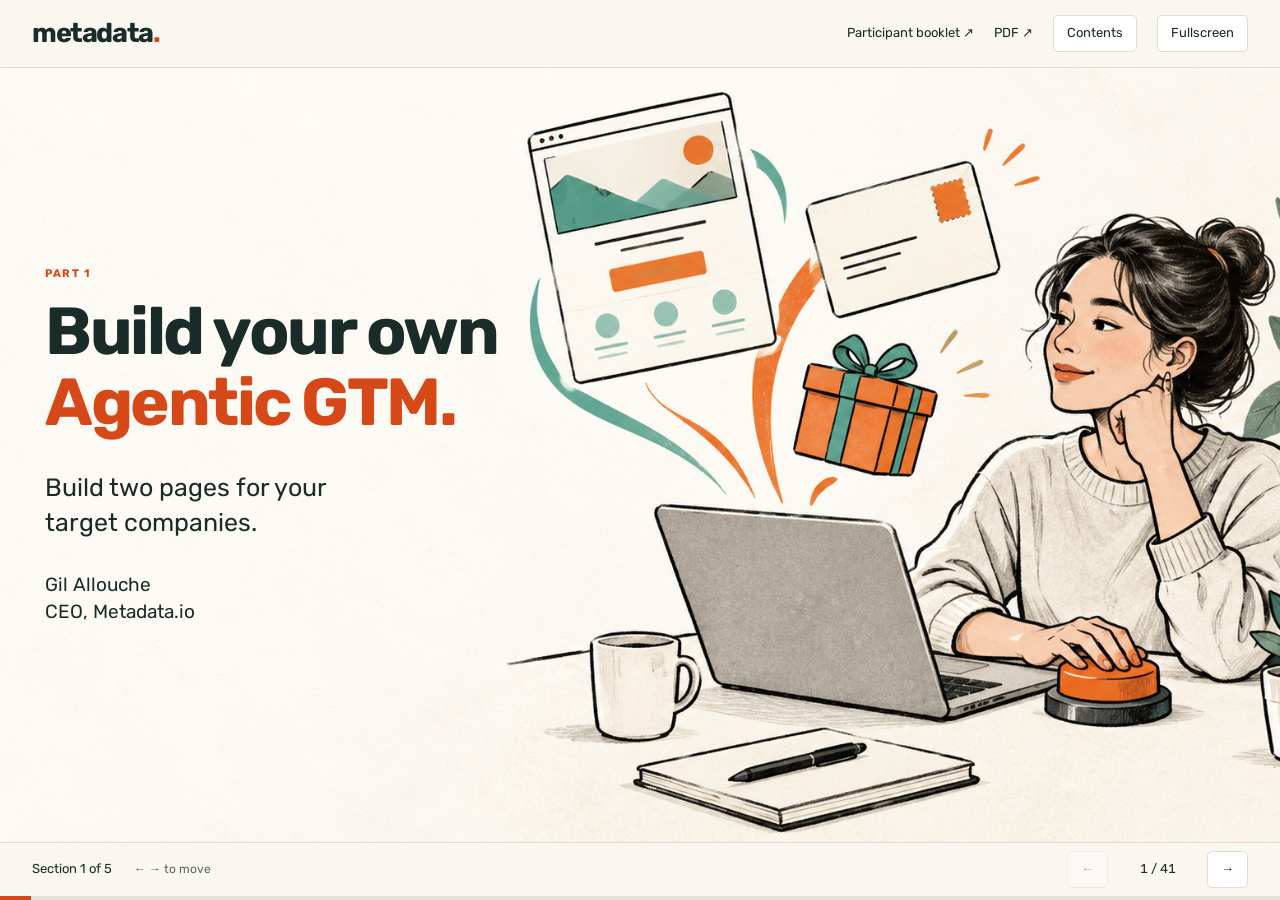
==== Part-1-Presentation.html @ 7ad75b2a "Finalize Part 1 embedded workshop prompts and previews" ====
<!doctype html><html lang="en"><head><meta charset="utf-8"><meta name="viewport" content="width=device-width,initial-scale=1"><meta name="robots" content="noindex,nofollow"><title>Agentic GTM | Part 1 live slides</title><link rel="stylesheet" href="site.css"><link rel="stylesheet" href="slides.css"><link rel="stylesheet" href="workshop-helpers.css"><link rel="icon" href="assets/metadata-icon.jpeg"></head><body class="deck"><header class="deck-header"><a class="brand" href="START-HERE.html">metadata<span>.</span></a><div class="deck-tools"><a href="Participant-Booklet.html" target="_blank" rel="noopener">Participant booklet ↗</a><a href="Part-1-Presentation.pdf" target="_blank" rel="noopener">PDF ↗</a><button id="contents">Contents</button><button id="fullscreen" aria-label="Enter fullscreen">Fullscreen</button></div></header><main id="slides"><section class="slide cover-slide" id="p1-cover" data-chapter="1" aria-label="Slide 1 of 41: Build your own Agentic GTM"><div class="cover-copy"><p class="eyebrow">Part 1</p><h1>Build your own<br><span>Agentic GTM.</span></h1><p>Build two pages for your<br>target companies.</p><p class="byline">Gil Allouche<br>CEO, Metadata.io</p></div></section><section class="slide show-slide " id="p1-results" data-chapter="1" aria-label="Slide 2 of 41: This is how I built Metadata&#x27;s GTM motion" hidden><p class="eyebrow">Section 1 of 5</p><h1>This is how I built Metadata&#x27;s GTM motion</h1><div class="metrics"><div><strong>93</strong><span>Demo requests</span></div><div><strong>64</strong><span>Booked meetings</span></div><div><strong>34</strong><span>Completed meetings</span></div></div><p class="source-caption">Company totals since August 17, measured September 30, 2026. This workflow&#x27;s share is unverified.</p><div class="clone-on-slide"><code>git clone https://github.com/f-o-x11/agentic-gtm-workshop.git</code><button data-copy-text="git clone https://github.com/f-o-x11/agentic-gtm-workshop.git">Copy command</button></div><div class="compact-outcomes"><ul><li>Understand what was observed and what was built.</li></ul></div></section><section class="slide show-slide tree-slide" id="p1-v5-tree" data-chapter="1" aria-label="Slide 3 of 41: The workflow I run at Metadata" hidden><p class="eyebrow">Section 1 of 5</p><h1>The workflow I run at Metadata</h1><div class="tree-grid"><div class="operating-tree" aria-label="Research, prepare, check, execute each approved channel and read provider results"><div class="tree-node research"><span>01</span><strong>Read company and buyer facts</strong><small>Your agent researches the target.</small></div><div class="tree-arrow">↓</div><div class="tree-node prepare"><span>02</span><strong>Prepare the page and messages</strong><small>Use the sources and your offer.</small></div><div class="tree-arrow">↓</div><div class="tree-node gate"><span>03</span><strong>Check the recipient and limits</strong><small>Twelve checks before a real action.</small></div><div class="tree-arrow">↓</div><div class="channels"><div class="tree-node"><strong>Email</strong><small>Gmail Sent</small></div><div class="tree-node"><strong>Gift invitation</strong><small>Loop &amp; Tie</small></div><div class="tree-node"><strong>LinkedIn invitation</strong><small>Gojiberry</small></div></div><div class="tree-arrow">↓</div><div class="tree-node readback"><strong>Read the actual provider result</strong><small>Save the result. Check replies and bookings.</small></div></div><div><p class="body">Your agent researches buyers and prepares work. The local program checks the recipient, performs an approved action and records the provider result.</p><p class="today">Today: build the page and save the instructions that made it.</p><details><summary>See the twelve checks</summary><ul><li>Owner pause and approved scope</li><li>Owned sender or channel resources</li><li>Company and permitted country</li><li>Current person and job</li><li>Valid email for email and gifts</li><li>Customers and open deals</li><li>Opt-outs and relationships</li><li>Replies and active bookings</li><li>Prior attempt in this channel</li><li>Exact copy and gift terms</li><li>Provider capacity and funding</li><li>Reserve once; read unknown results</li></ul></details></div></div></section><section class="slide show-slide " id="p1-about" data-chapter="1" aria-label="Slide 4 of 41: Hi, I&#x27;m Gil." hidden><p class="eyebrow">Section 1 of 5</p><h1>Hi, I&#x27;m Gil.</h1><div class="gil-intro"><a class="gil-portrait" href="https://www.linkedin.com/in/gilallouche/" target="_blank" rel="noopener"><img src="assets/gil-linkedin.jpg" alt="Gil Allouche’s LinkedIn profile portrait"></a><div class="gil-bio"><h2>Gil Allouche</h2><p class="gil-role">Founder and CEO, Metadata.io</p><p class="gil-background">Software engineer turned VP of Marketing.</p><p class="body">Running paid campaigns meant repeating the same work across tools. I started Metadata to automate it.</p><p class="body">Today we’ll build the first piece of your own GTM workflow.</p><a class="gil-follow" href="https://www.linkedin.com/in/gilallouche/" target="_blank" rel="noopener">Follow on LinkedIn ↗</a><p class="source-caption"><a href="https://gilallouche.com/" target="_blank" rel="noopener">My story</a></p></div><a class="gil-follow-qr" href="https://www.linkedin.com/in/gilallouche/" target="_blank" rel="noopener"><img src="assets/gil-linkedin-qr.png" alt="QR code for Gil Allouche’s LinkedIn profile"><span>Scan to follow</span></a></div><div class="gil-logo-strip"><a class="source-caption" href="https://metadata.io/" target="_blank" rel="noopener">Teams featured on metadata.io ↗</a><div class="gil-logos"><div><img src="assets/customer-logos/ibm.png" alt="IBM"></div><div><img src="assets/customer-logos/cisco.png" alt="Cisco"></div><div><img src="assets/customer-logos/brex.png" alt="Brex"></div><div><img src="assets/customer-logos/notion.png" alt="Notion"></div><div><img src="assets/customer-logos/reddit.png" alt="Reddit"></div><div><img src="assets/customer-logos/maxio.png" alt="Maxio"></div><div><img src="assets/customer-logos/vercel.png" alt="Vercel"></div><div><img src="assets/customer-logos/checkr.png" alt="Checkr"></div><div><img src="assets/customer-logos/cvent.png" alt="Cvent"></div></div></div></section><section class="slide show-slide " id="p1-you" data-chapter="1" aria-label="Slide 5 of 41: You" hidden><p class="eyebrow">Section 1 of 5</p><h1>You</h1><div class="audience-stage"><div class="heart-mosaic" id="heart-mosaic" aria-label="Workshop registrants"><p class="audience-loading" role="status">Loading the people in this workshop.</p></div><aside class="person-card" id="person-card" aria-label="Attendee professional profile" hidden></aside></div><p class="source-caption audience-caption" id="audience-caption">Hover or tap a portrait to meet the person.</p></section><section class="slide show-slide " id="p1-glossary" data-chapter="1" aria-label="Slide 6 of 41: Words you’ll use today" hidden><p class="eyebrow">Section 1 of 5</p><h1>Words you’ll use today</h1><p class="body"></p><div class="glossary-cards"><article><h2>Coding agent</h2><p>Codex or Claude Code, working with files on your computer.</p></article><article><h2>Company brief</h2><p>A saved description of your product, buyers, offer and source-backed proof.</p></article><article><h2>Skill</h2><p>A saved set of instructions your agent can reuse, such as building an account page.</p></article><article><h2>Execution flow</h2><p>The order of work and the conditions for continuing or stopping.</p></article><article><h2>API</h2><p>A connection that lets a program use a tool, such as Loop &amp; Tie.</p></article><article><h2>MCP</h2><p>A connection that lets your agent use an app’s tools from the conversation.</p></article></div><button class="button secondary" data-open-glossary>Open the full glossary</button><dialog id="glossary-dialog" aria-labelledby="glossary-title"><div class="toc-head"><h2 id="glossary-title">Words you may need</h2><button data-close-glossary>Back to the slide</button></div><table class="glossary-table"><thead><tr><th>Word</th><th>Meaning here</th></tr></thead><tbody><tr><td>Coding agent</td><td>Codex or Claude Code, working with files on your computer.</td></tr><tr><td>Company brief</td><td>A saved description of your product, buyers, offer and source-backed proof.</td></tr><tr><td>Skill</td><td>A saved set of instructions your agent can reuse, such as building an account page.</td></tr><tr><td>Execution flow</td><td>The order of work and the conditions for continuing or stopping.</td></tr><tr><td>Runtime</td><td>The local program that checks prepared actions and records results.</td></tr><tr><td>API</td><td>A connection that lets a program use a tool, such as Loop &amp; Tie.</td></tr><tr><td>API key</td><td>A private password for that connection.</td></tr><tr><td>MCP</td><td>A connection that lets your agent use an app’s tools from the conversation.</td></tr><tr><td>OAuth</td><td>A browser sign-in that grants specific account access.</td></tr><tr><td>Authority</td><td>The exact actions, recipients and spending you have approved.</td></tr><tr><td>Exclusion</td><td>A company or person the workflow must not contact.</td></tr><tr><td>Action key</td><td>The saved identifier for one exact prepared action.</td></tr><tr><td>Self-test</td><td>One exact email to your own authorized sender.</td></tr><tr><td>Receipt</td><td>A saved response or native record showing what actually happened.</td></tr><tr><td>Held</td><td>Stopped because a required fact, connection or approval is missing.</td></tr><tr><td>Reconcile</td><td>Read the original provider result without sending another copy.</td></tr><tr><td>Queued</td><td>Waiting with the provider. It has not yet been confirmed sent.</td></tr><tr><td>Booked</td><td>A meeting reservation. It does not show attendance.</td></tr></tbody></table></dialog></section><section class="slide show-slide " id="p1-real-outputs" data-chapter="1" aria-label="Slide 7 of 41: Zuora: the page, the email, the gift" hidden><p class="eyebrow">Section 1 of 5</p><h1>Zuora: the page, the email, the gift</h1><div class="zuora-outputs"><article class="zuora-browser"><div class="zuora-browser-bar"><span class="browser-dots" aria-hidden="true">● ● ●</span><a href="https://demo.metadata.io/zuora/" target="_blank" rel="noopener">demo.metadata.io/zuora/ ↗</a><button data-scroll-toggle aria-pressed="false">Pause scroll</button></div><div class="zuora-scroll-window"><img class="zuora-scroll-image" src="assets/zuora-live-full.png" alt="Full screenshot of the live Zuora page, with audiences and ad concepts"></div><a class="zuora-live-link" href="https://demo.metadata.io/zuora/" target="_blank" rel="noopener">Open the real page ↗</a></article><div class="zuora-messages"><article class="zuora-email"><button class="zuora-email-open" data-open-email aria-label="Enlarge the redacted sent Zuora email"><img src="assets/zuora-email-redacted.png" alt="Redacted excerpt from Gil’s email to Zuora, sent August 16, 2026. Subject: 13 tools one gap."><span>Enlarge the sent email ↗</span></button></article><article class="zuora-gift"><div class="gift-box" aria-hidden="true"><svg viewBox="0 0 100 110"><path d="M18 43h64v55H18z" fill="#ea5b2b"/><path d="M13 33h74v19H13z" fill="#f69367"/><path d="M44 33h12v65H44z" fill="#fff1d7"/><path d="M50 33C17 35 20 2 37 9c12 4 13 24 13 24Zm0 0C83 35 80 2 63 9c-12 4-13 24-13 24Z" fill="none" stroke="#fff1d7" stroke-width="7" stroke-linecap="round"/></svg></div><div><span class="gift-mock-label">Gift invitation mockup</span><h2>A gift from Gil at Metadata</h2><p>Pick something you’ll enjoy.</p><small>Example layout. No live redemption link.</small></div></article></div></div><p class="source-caption">Email sent August 16, 2026. Page shown is the current version. Gift card is a mockup.</p><dialog id="zuora-email-dialog" aria-labelledby="zuora-email-title"><div class="toc-head"><h2 id="zuora-email-title">The sent email, redacted</h2><button data-close-email>Back to the slide</button></div><p class="source-caption">Sent August 16, 2026. Personal details and tracking links removed.</p><h3>13 tools one gap</h3><pre class="zuora-full-email">[Recipient name hidden],

I&#x27;m Gil, founder/CEO of Metadata. We run paid for Zoom and Notion - and in your space, Maxio and FloQast.

Our research shows 13 adtech tools on your site and a 67-person marketing org. You clearly invest in demand. So I had my team build Zuora a working account: a custom commercial, live audiences, and sample campaigns across LinkedIn, Google, and Meta, plus X, Reddit, Bing, ChatGPT, and CTV.

Take a look: go.metadataone.com/zuora

I also sent you something small through Loop &amp; Tie. Hope you enjoy it.

Open to a quick walkthrough next week? I&#x27;ll work around your schedule.

Gil
[Phone hidden] | My LinkedIn https://linkedin.com/in/gilallouche

[Postal address hidden]. Prefer I not reach out again? Just reply and I&#x27;ll take you off my list.</pre></dialog></section><section class="slide show-slide " id="p1-finish" data-chapter="1" aria-label="Slide 8 of 41: Build these files for your own company" hidden><p class="eyebrow">Section 1 of 5</p><h1>Build these files for your own company</h1><p class="body">Use your company and two real targets. Every exercise has its full prompt here and in the booklet. Part 1 needs no API keys.</p><div class="artifact-list"><div><span>▤</span><strong>COMPANY.md</strong></div><div><span>▤</span><strong>TARGETS.md</strong></div><div><span>▤</span><strong>First account page</strong></div><div><span>▤</span><strong>Saved page skill</strong></div><div><span>▤</span><strong>Second account page</strong></div></div><div class="compact-outcomes"><ul><li>Sourced company brief and operating instructions.</li><li>Two reviewed pages and one reused skill.</li><li>Actual checks and next setup task.</li></ul></div></section><section class="slide chapter-slide" id="p1-chapter-2" data-chapter="2" aria-label="Slide 9 of 41: Set up your company" hidden><p class="eyebrow">Section 2 of 5</p><h1>Set up your company</h1><div class="sequence"><div><span>1</span><strong>Open your cloned project.</strong></div><div><span>2</span><strong>Paste the startup prompt.</strong></div><div><span>3</span><strong>Review the company brief.</strong></div></div><p class="chapter-outcome">COMPANY.md, saved setup and local rules.</p><p class="chapter-time">24 minutes</p></section><section class="slide exercise-slide" id="p1-install" data-chapter="2" aria-label="Slide 10 of 41: Open the cloned folder. Build your company brief." hidden><p class="eyebrow">Exercise</p><h1>Open the cloned folder. Build your company brief.</h1><p class="exercise-meta">12 minutes · Easy · Local Codex or Claude Code; file and web access. No API credits.</p><div class="exercise-grid"><div><ol class="instruction-list"><li><strong>Open agentic-gtm-workshop in local Codex or Claude Code.</strong></li><li><strong>Open <a href="Participant-Booklet.pdf" target="_blank" rel="noopener">Participant-Booklet.pdf</a> and the embedded prompt.</strong></li><li><strong>Copy the full startup prompt. Replace its five inputs.</strong><p>Your website, buyer segment, offer and two target domains.</p></li><li><strong>Paste into your local agent. Review COMPANY.md when it stops.</strong></li></ol><div class="exercise-next"><button class="button" data-open-prompt="p1-install">View and copy the complete prompt</button><span>Copy it here. The next slide also shows it.</span></div></div><div class="exercise-result"><div class="sequence"><div><span>1</span><strong>Open the repo</strong></div><div><span>2</span><strong>Add your website</strong></div><div><span>3</span><strong>Paste the prompt</strong></div><div><span>4</span><strong>Review the brief</strong></div></div><div class="expected"><strong>You should have</strong><ul><li>COMPANY.md, SETUP.md, AUTHORITY.md and AGENTS.md.</li></ul></div><details class="check"><summary>Open the 3 checks before moving on</summary><ul><li>Setup found a supported Python version.</li><li>Sending and spending are paused.</li><li>The agent stops and names the next task.</li></ul></details><button class="result-complete" data-exercise-complete="p1-install" aria-pressed="false">My result matches these checks ✓</button></div></div></section><section class="slide prompt-slide" id="p1-install-prompt" data-chapter="2" aria-label="Slide 11 of 41: Prompt: Open the cloned folder. Build your company brief." hidden><p class="eyebrow">Copy and paste into your local agent</p><h1>Open the cloned folder. Build your company brief.</h1><div class="prompt-actions"><button class="button" data-copy="prompt-p1-install">Copy the full prompt</button><span>Paste into local Codex or Claude Code.</span></div><details class="company-inputs"><summary>Add your company details</summary><p>Fill what you know. Your agent asks for the rest. These fields stay in your browser. Do not enter API keys.</p><div class="company-fields"><label for="slide-p1-install-website">Company website<input id="slide-p1-install-website" data-company-field="website" placeholder="https://your-company.com" autocomplete="off"></label><label for="slide-p1-install-buyer">Buyer segment<input id="slide-p1-install-buyer" data-company-field="buyer" placeholder="Who you sell to" autocomplete="off"></label><label for="slide-p1-install-offer">Your offer<input id="slide-p1-install-offer" data-company-field="offer" placeholder="What you want the buyer to do" autocomplete="off"></label><label for="slide-p1-install-targetOne">First target domain<input id="slide-p1-install-targetOne" data-company-field="targetOne" placeholder="first-company.com" autocomplete="off"></label><label for="slide-p1-install-targetTwo">Second target domain<input id="slide-p1-install-targetTwo" data-company-field="targetTwo" placeholder="second-company.com" autocomplete="off"></label></div></details><div class="prompt-frame"><div class="prompt-frame-label"><span>Complete prompt</span><span>Local Codex or Claude Code</span></div><textarea class="full-prompt" id="prompt-p1-install" readonly data-personalize aria-label="Complete prompt for Open the cloned folder. Build your company brief.">Help me build my company&#x27;s GTM workflow one step at a time.
Website: [YOUR_COMPANY_WEBSITE]
Buyer segment: [BUYER_SEGMENT]
Offer: [COLD_OFFER]
Targets: [TARGET_1_DOMAIN], [TARGET_2_DOMAIN]
I have cloned agentic-gtm-workshop and opened it as this local project. Read README.md, AGENTS.md and START-HERE.md. If an input is blank, ask only for what official sources cannot supply. Suggest real targets for my confirmation if needed.
Use this workshop folder as my local project. Keep runtime in code/ and outputs in company-motion/. Run commands from code/.
Read my official website and save company-motion/COMPANY.md with sourced facts, the segment, offer, proof and actual next-step link. Ask only for missing facts. If the site blocks access, use official text I paste.
After company-motion/COMPANY.md exists, run from code/:
python3 -B gtm.py bootstrap --company-brief ../company-motion/COMPANY.md
Use its saved verified Python executable for later commands and standalone scripts.
If Python needs installation, name the official installer and stop there. Do not install Homebrew.
Read company-motion/AUTHORITY.md and company-motion/AGENTS.md. Keep outreach and spending paused.
Save both target domains and the actual bootstrap result in company-motion/SETUP.md. Append the completed step, actual file paths, checks and next task to company-motion/PROGRESS.md. Do not run later exercises.
Show the output and success check. Stop. Next: review your company brief.</textarea></div><p class="next-action">review your company brief</p><details class="fallback"><summary>If you get stuck</summary><p>If web access is blocked, paste your official website text. If Python is missing, use the launcher&#x27;s named official installer, then rerun this same step.</p><label for="repair-p1-install">Copy this repair prompt into the same local agent.</label><textarea class="repair-prompt" id="repair-p1-install" readonly>Fix exercise p1-install in this same saved project.
Expected artifact: company-motion/COMPANY.md, company-motion/SETUP.md, company-motion/AUTHORITY.md, company-motion/AGENTS.md and saved interpreter receipt.
Success check: Company brief exists before bootstrap. Compatible Python path/version is actually verified. Outreach and spending remain paused. Agent stops after setup and names the next step.
Read the website/paste source and actual setup error. Create company-motion/COMPANY.md before bootstrap. If Python is missing, give the official installer and stop. If already installed, rerun bootstrap through the verified launcher, save company-motion/SETUP.md and confirm the missing files. Do not run later exercises.
Use the saved verified interpreter for commands. Preserve completed files and earlier progress. Rerun the failed check and append its actual result and next task to company-motion/PROGRESS.md. Show the result. Stop. Next: review your company brief.
Actual error: [paste the error without credentials]</textarea><button class="button secondary" data-copy="repair-p1-install">Copy repair prompt</button></details></section><section class="slide exercise-slide" id="p1-company" data-chapter="2" aria-label="Slide 12 of 41: Check your company facts, buyers and offer" hidden><p class="eyebrow">Exercise</p><h1>Check your company facts, buyers and offer</h1><p class="exercise-meta">8 minutes · Easy · Codex web access and your official website. No paid API required.</p><div class="exercise-grid"><div><ol class="instruction-list"><li><strong>Read COMPANY.md.</strong><p>Check the buyer, offer and next-step link.</p></li><li><strong>Open its proof sources.</strong><p>Resolve conflicting numbers or leave them out.</p></li><li><strong>Confirm the brief.</strong><p>Use it for both account pages.</p></li></ol><div class="exercise-next"><button class="button" data-open-prompt="p1-company">View and copy the complete prompt</button><span>Copy it here. The next slide also shows it.</span></div></div><div class="exercise-result"><div class="sequence"><div><span>1</span><strong>Official product page</strong></div><div><span>2</span><strong>Official proof page</strong></div><div><span>3</span><strong>Your agent reads sources</strong></div><div><span>4</span><strong>COMPANY.md</strong></div></div><div class="expected"><strong>You should have</strong><ul><li>company-motion/COMPANY.md with sourced company facts.</li></ul></div><details class="check"><summary>Open the 3 checks before moving on</summary><ul><li>Every proof claim has a supporting source.</li><li>Buyer segment and offer match your answers.</li><li>Conflicting website numbers are flagged, not silently selected.</li></ul></details><button class="result-complete" data-exercise-complete="p1-company" aria-pressed="false">My result matches these checks ✓</button></div></div></section><section class="slide prompt-slide" id="p1-company-prompt" data-chapter="2" aria-label="Slide 13 of 41: Prompt: Check your company facts, buyers and offer" hidden><p class="eyebrow">Copy and paste into your local agent</p><h1>Check your company facts, buyers and offer</h1><div class="prompt-actions"><button class="button" data-copy="prompt-p1-company">Copy the full prompt</button><span>Paste into local Codex or Claude Code.</span></div><div class="prompt-frame"><div class="prompt-frame-label"><span>Complete prompt</span><span>Local Codex or Claude Code</span></div><textarea class="full-prompt" id="prompt-p1-company" readonly aria-label="Complete prompt for Check your company facts, buyers and offer">Review company-motion/COMPANY.md with me.
Show the buyer segment, offer, next-step link and the source behind each proof claim.
If the website has conflicting numbers, show both URLs and exact excerpts. Do not choose a number without support.
Ask at most two short questions for missing company facts. Keep unsupported claims out of the brief.
Save my corrections and preserve the source URLs and read dates.
Append this step, actual artifact, check and next task to company-motion/PROGRESS.md. Show the output. Stop. Next: review the operating instructions.</textarea></div><p class="next-action">review the operating instructions</p><details class="fallback"><summary>If you get stuck</summary><p>Paste text from your official product and proof pages. Codex saves the pasted source and labels it owner-provided.</p><label for="repair-p1-company">Copy this repair prompt into the same local agent.</label><textarea class="repair-prompt" id="repair-p1-company" readonly>Fix exercise p1-company in this same saved project.
Expected artifact: company-motion/COMPANY.md with sourced company facts.
Success check: Every proof claim has a supporting source. Buyer segment and offer match your answers. Conflicting website numbers are flagged, not silently selected.
Open the specific disputed claim and its exact official source excerpt. Show conflicting numbers to me. Remove unsupported proof or apply my factual correction; do not invent a replacement.
Use the saved verified interpreter for commands. Preserve completed files and earlier progress. Rerun the failed check and append its actual result and next task to company-motion/PROGRESS.md. Show the result. Stop. Next: review the operating instructions.
Actual error: [paste the error without credentials]</textarea><button class="button secondary" data-copy="repair-p1-company">Copy repair prompt</button></details></section><section class="slide exercise-slide" id="p1-authority" data-chapter="2" aria-label="Slide 14 of 41: Check the saved rules. Keep sending paused." hidden><p class="eyebrow">Exercise</p><h1>Check the saved rules. Keep sending paused.</h1><p class="exercise-meta">4 minutes · Easy · Prepared bootstrap and your saved company brief. No API.</p><div class="exercise-grid"><div><ol class="instruction-list"><li><strong>Open AUTHORITY.md and AGENTS.md.</strong><p>Your local rules and sending limits.</p></li><li><strong>Confirm sending and spending are paused.</strong></li><li><strong>Ask your agent to repair either missing file.</strong><p>Keep the existing company brief.</p></li></ol><div class="exercise-next"><button class="button" data-open-prompt="p1-authority">View and copy the complete prompt</button><span>Copy it here. The next slide also shows it.</span></div></div><div class="exercise-result"><div class="artifact-list"><div><span>▤</span><strong>COMPANY.md</strong></div><div><span>▤</span><strong>AUTHORITY.md</strong></div><div><span>▤</span><strong>AGENTS.md</strong></div></div><div class="expected"><strong>You should have</strong><ul><li>Present, readable AUTHORITY.md and AGENTS.md.</li></ul></div><details class="check"><summary>Open the 2 checks before moving on</summary><ul><li>Both files exist.</li><li>No outreach, sender, spend or country authority is invented.</li></ul></details><button class="result-complete" data-exercise-complete="p1-authority" aria-pressed="false">My result matches these checks ✓</button></div></div></section><section class="slide prompt-slide" id="p1-authority-prompt" data-chapter="2" aria-label="Slide 15 of 41: Prompt: Check the saved rules. Keep sending paused." hidden><p class="eyebrow">Copy and paste into your local agent</p><h1>Check the saved rules. Keep sending paused.</h1><div class="prompt-actions"><button class="button" data-copy="prompt-p1-authority">Copy the full prompt</button><span>Paste into local Codex or Claude Code.</span></div><div class="prompt-frame"><div class="prompt-frame-label"><span>Complete prompt</span><span>Local Codex or Claude Code</span></div><textarea class="full-prompt" id="prompt-p1-authority" readonly aria-label="Complete prompt for Check the saved rules. Keep sending paused.">Open company-motion/AUTHORITY.md and company-motion/AGENTS.md.
If either is missing, rerun:
python3 -B gtm.py bootstrap --company-brief ../company-motion/COMPANY.md
Preserve my existing facts, instructions and history.
Show the company name, one-step-at-a-time rule, and paused outreach and spending rules.
If either file conflicts with my company brief, show the conflict for my correction. Do not grant a sender or live channel yet.
Append this step, actual artifact, check and next task to company-motion/PROGRESS.md. Show the output. Stop. Next: research the first target company.</textarea></div><p class="next-action">research the first target company</p><details class="fallback"><summary>If you get stuck</summary><p>Rerun bootstrap with the existing company brief. Preserve the brief and working pages.</p><label for="repair-p1-authority">Copy this repair prompt into the same local agent.</label><textarea class="repair-prompt" id="repair-p1-authority" readonly>Fix exercise p1-authority in this same saved project.
Expected artifact: Present, readable company-motion/AUTHORITY.md and company-motion/AGENTS.md.
Success check: Both files exist. No outreach, sender, spend or country authority is invented.
Check which instruction file is actually missing. From code/, run python3 -B gtm.py bootstrap --company-brief ../company-motion/COMPANY.md. Preserve any existing authority and instructions. Confirm both files now open and outreach remains paused.
Use the saved verified interpreter for commands. Preserve completed files and earlier progress. Rerun the failed check and append its actual result and next task to company-motion/PROGRESS.md. Show the result. Stop. Next: research the first target company.
Actual error: [paste the error without credentials]</textarea><button class="button secondary" data-copy="repair-p1-authority">Copy repair prompt</button></details></section><section class="slide chapter-slide" id="p1-chapter-3" data-chapter="3" aria-label="Slide 16 of 41: Choose two target companies" hidden><p class="eyebrow">Section 3 of 5</p><h1>Choose two target companies</h1><div class="sequence"><div><span>1</span><strong>Read both target websites.</strong></div><div><span>2</span><strong>Save facts with their sources.</strong></div><div><span>3</span><strong>Save your two-company list.</strong></div></div><p class="chapter-outcome">Two target briefs and TARGETS.md.</p><p class="chapter-time">10 minutes</p></section><section class="slide exercise-slide" id="p1-one-source" data-chapter="3" aria-label="Slide 17 of 41: Research your first target company" hidden><p class="eyebrow">Exercise</p><h1>Research your first target company</h1><p class="exercise-meta">5 minutes · Easy · Official target-company website. No paid API required.</p><div class="exercise-grid"><div><ol class="instruction-list"><li><strong>Choose the first target website.</strong><p>Use a real company you want to sell to.</p></li><li><strong>Save three useful facts.</strong><p>Record its product, buyers and a relevant current need.</p></li><li><strong>Mark unsupported ideas as suggestions.</strong><p>A proposed campaign is not a known business problem.</p></li></ol><div class="exercise-next"><button class="button" data-open-prompt="p1-one-source">View and copy the complete prompt</button><span>Copy it here. The next slide also shows it.</span></div></div><div class="exercise-result"><div class="sequence"><div><span>1</span><strong>Actual target website</strong></div><div><span>2</span><strong>Exact useful excerpt</strong></div><div><span>3</span><strong>Source URL + read date</strong></div><div><span>4</span><strong>Target brief</strong></div></div><div class="expected"><strong>You should have</strong><ul><li>One dated target brief.</li></ul></div><details class="check"><summary>Open the 2 checks before moving on</summary><ul><li>Each target fact has its exact source excerpt and read date.</li><li>The page idea is labeled as a suggestion.</li></ul></details><button class="result-complete" data-exercise-complete="p1-one-source" aria-pressed="false">My result matches these checks ✓</button></div></div></section><section class="slide prompt-slide" id="p1-one-source-prompt" data-chapter="3" aria-label="Slide 18 of 41: Prompt: Research your first target company" hidden><p class="eyebrow">Copy and paste into your local agent</p><h1>Research your first target company</h1><div class="prompt-actions"><button class="button" data-copy="prompt-p1-one-source">Copy the full prompt</button><span>Paste into local Codex or Claude Code.</span></div><div class="prompt-frame"><div class="prompt-frame-label"><span>Complete prompt</span><span>Local Codex or Claude Code</span></div><textarea class="full-prompt" id="prompt-p1-one-source" readonly aria-label="Complete prompt for Research your first target company">Use the first target domain saved during setup.
Read its official website and my company brief.
Save company-motion/targets/ACTUAL-DOMAIN.md with its product, buyers and facts relevant to our offer. Use the actual domain in the path.
For each fact, include the source URL, exact supporting text and read date.
Keep ideas separate from facts. Do not invent revenue, spend, buying intent or a recent launch.
Show one sourced target fact and the page idea it supports.
Append this step, actual artifact, check and next task to company-motion/PROGRESS.md. Show the output. Stop. Next: research the second target and save the target list.</textarea></div><p class="next-action">research the second target and save the target list</p><details class="fallback"><summary>If you get stuck</summary><p>Paste the target’s official source text into Codex. Keep the official URL and retrieval date.</p><label for="repair-p1-one-source">Copy this repair prompt into the same local agent.</label><textarea class="repair-prompt" id="repair-p1-one-source" readonly>Fix exercise p1-one-source in this same saved project.
Expected artifact: One dated target brief.
Success check: Each target fact has its exact source excerpt and read date. The page idea is labeled as a suggestion.
Read the first target domain in company-motion/SETUP.md. If its official site blocks access, use the official text I paste and label that source. Save the missing target brief with exact excerpts, dates and a separate proposed page idea.
Use the saved verified interpreter for commands. Preserve completed files and earlier progress. Rerun the failed check and append its actual result and next task to company-motion/PROGRESS.md. Show the result. Stop. Next: research the second target and save the target list.
Actual error: [paste the error without credentials]</textarea><button class="button secondary" data-copy="repair-p1-one-source">Copy repair prompt</button></details></section><section class="slide exercise-slide" id="p1-target-fit" data-chapter="3" aria-label="Slide 19 of 41: Save your two target companies" hidden><p class="eyebrow">Exercise</p><h1>Save your two target companies</h1><p class="exercise-meta">5 minutes · Easy · Two real target domains and browser access. No paid API required.</p><div class="exercise-grid"><div><ol class="instruction-list"><li><strong>Read the saved target domains.</strong><p>Use the two companies from setup.</p></li><li><strong>Research the second company.</strong><p>Save its facts and one supported fit reason.</p></li><li><strong>Save the two-company list.</strong><p>Keep uncertain fit visible for review.</p></li></ol><div class="exercise-next"><button class="button" data-open-prompt="p1-target-fit">View and copy the complete prompt</button><span>Copy it here. The next slide also shows it.</span></div></div><div class="exercise-result"><div class="target-cards"><article><span>Target 1</span><ul><li>Real domain</li><li>Product</li><li>Relevant buyer</li><li>Fit source</li></ul></article><article><span>Target 2</span><ul><li>Real domain</li><li>Different product</li><li>Relevant buyer</li><li>Fit source</li></ul></article></div><div class="expected"><strong>You should have</strong><ul><li>Two reviewed target briefs and company-motion/TARGETS.md.</li></ul></div><details class="check"><summary>Open the 1 checks before moving on</summary><ul><li>Each company has one supported reason for the page.</li></ul></details><button class="result-complete" data-exercise-complete="p1-target-fit" aria-pressed="false">My result matches these checks ✓</button></div></div></section><section class="slide prompt-slide" id="p1-target-fit-prompt" data-chapter="3" aria-label="Slide 20 of 41: Prompt: Save your two target companies" hidden><p class="eyebrow">Copy and paste into your local agent</p><h1>Save your two target companies</h1><div class="prompt-actions"><button class="button" data-copy="prompt-p1-target-fit">Copy the full prompt</button><span>Paste into local Codex or Claude Code.</span></div><div class="prompt-frame"><div class="prompt-frame-label"><span>Complete prompt</span><span>Local Codex or Claude Code</span></div><textarea class="full-prompt" id="prompt-p1-target-fit" readonly aria-label="Complete prompt for Save your two target companies">Read the two target domains saved during setup.
Research the second company from its official sources and save its target brief.
Save company-motion/TARGETS.md with both actual domains, products, buyers and one sourced reason our offer fits each.
Keep uncertain fit marked for review. This list is page-building input, not permission to contact a person.
Show both companies plainly, one row each.
Append this step, actual artifact, check and next task to company-motion/PROGRESS.md. Show the output. Stop. Next: build the first account page.</textarea></div><p class="next-action">build the first account page</p><details class="fallback"><summary>If you get stuck</summary><p>Use two named companies you already know, then paste their official product pages.</p><label for="repair-p1-target-fit">Copy this repair prompt into the same local agent.</label><textarea class="repair-prompt" id="repair-p1-target-fit" readonly>Fix exercise p1-target-fit in this same saved project.
Expected artifact: Two reviewed target briefs and company-motion/TARGETS.md.
Success check: Each company has one supported reason for the page.
Open both saved target briefs and company-motion/TARGETS.md. Fill only the missing second-target facts from its actual official source. Keep an uncertain fit marked for review; do not choose a fictional company.
Use the saved verified interpreter for commands. Preserve completed files and earlier progress. Rerun the failed check and append its actual result and next task to company-motion/PROGRESS.md. Show the result. Stop. Next: build the first account page.
Actual error: [paste the error without credentials]</textarea><button class="button secondary" data-copy="repair-p1-target-fit">Copy repair prompt</button></details></section><section class="slide show-slide " id="p1-page-example" data-chapter="3" aria-label="Slide 21 of 41: Zuora: show useful ideas before asking for time" hidden><p class="eyebrow">Section 3 of 5</p><h1>Zuora: show useful ideas before asking for time</h1><p class="body">The page gives Zuora campaign ideas. It shows the offer and a clear next step. Your page should do the same for your buyer.</p><a class="wide-shot" href="assets/actual-zuora-page.png" target="_blank" rel="noopener"><img src="assets/actual-zuora-page.png" alt="Actual Metadata page: campaign ideas for Zuora"><span>Open the full screenshot ↗</span></a></section><section class="slide chapter-slide" id="p1-chapter-4" data-chapter="4" aria-label="Slide 22 of 41: Build and check your first page" hidden><p class="eyebrow">Section 4 of 5</p><h1>Build and check your first page</h1><div class="sequence"><div><span>1</span><strong>Create your first HTML page.</strong></div><div><span>2</span><strong>Check every claim against its source.</strong></div><div><span>3</span><strong>Open it on desktop and phone.</strong></div></div><p class="chapter-outcome">First HTML page and PAGE-REVIEW.md.</p><p class="chapter-time">20 minutes</p></section><section class="slide exercise-slide" id="p1-build-page" data-chapter="4" aria-label="Slide 23 of 41: Build the page for your first target" hidden><p class="eyebrow">Exercise</p><h1>Build the page for your first target</h1><p class="exercise-meta">10 minutes · Easy · Codex file/browser access and the two saved briefs. No API credits.</p><div class="exercise-grid"><div><ol class="instruction-list"><li><strong>Copy the page prompt.</strong><p>Codex reads the two saved briefs.</p></li><li><strong>Open the generated page.</strong><p>View the HTML in your browser.</p></li><li><strong>Check the headline and offer.</strong><p>They must refer to the correct seller and buyer.</p></li></ol><div class="exercise-next"><button class="button" data-open-prompt="p1-build-page">View and copy the complete prompt</button><span>Copy it here. The next slide also shows it.</span></div></div><div class="exercise-result"><div class="sequence"><div><span>1</span><strong>COMPANY.md</strong></div><div><span>2</span><strong>Target brief</strong></div><div><span>3</span><strong>Account-page instructions</strong></div><div><span>4</span><strong>index.html</strong></div></div><div class="expected"><strong>You should have</strong><ul><li>A real HTML page and source notes.</li></ul></div><details class="check"><summary>Open the 3 checks before moving on</summary><ul><li>The page opens.</li><li>The seller, target and next step are correct.</li><li>No unsupported proof appears.</li></ul></details><button class="result-complete" data-exercise-complete="p1-build-page" aria-pressed="false">My result matches these checks ✓</button></div></div></section><section class="slide prompt-slide" id="p1-build-page-prompt" data-chapter="4" aria-label="Slide 24 of 41: Prompt: Build the page for your first target" hidden><p class="eyebrow">Copy and paste into your local agent</p><h1>Build the page for your first target</h1><div class="prompt-actions"><button class="button" data-copy="prompt-p1-build-page">Copy the full prompt</button><span>Paste into local Codex or Claude Code.</span></div><div class="prompt-frame"><div class="prompt-frame-label"><span>Complete prompt</span><span>Local Codex or Claude Code</span></div><textarea class="full-prompt" id="prompt-p1-build-page" readonly aria-label="Complete prompt for Build the page for your first target">Build company-motion/pages/ACTUAL-DOMAIN/index.html for the first target using our company brief and its target brief.
Make one standalone responsive HTML file with styles, scripts and required graphics inside it.
Use our actual brand, one buyer-specific idea, our actual offer, supported proof and our real next-step link.
Keep suggestions distinct from facts. Do not invent a testimonial, logo, demo length, result or recent launch.
If proof is weak, use the supported product description or omit that proof block.
Save claim/source notes beside the page and open the actual file in a browser.
If the browser blocks a local file URL, start a local HTTP preview on an unused 127.0.0.1 port. Serve only this page folder and its public assets. Open the page through that preview, then stop the preview when the browser checks are complete.
Append this step, actual artifact, check and next task to company-motion/PROGRESS.md. Show the output. Stop. Next: check every claim and review desktop and phone layouts.</textarea></div><p class="next-action">check every claim and review desktop and phone layouts</p><details class="fallback"><summary>If you get stuck</summary><p>If the browser blocks the file URL, use a local HTTP preview. Keep any browser check you could not run marked unverified.</p><label for="repair-p1-build-page">Copy this repair prompt into the same local agent.</label><textarea class="repair-prompt" id="repair-p1-build-page" readonly>Fix exercise p1-build-page in this same saved project.
Expected artifact: A real HTML page and source notes.
Success check: The page opens. The seller, target and next step are correct. No unsupported proof appears.
Open the actual HTML and its saved company/target briefs. Repair the wrong seller, target, link, standalone dependency or unsupported claim. Use sourced product facts when proof is thin. Reopen the file and keep the source notes.
Use the saved verified interpreter for commands. Preserve completed files and earlier progress. Rerun the failed check and append its actual result and next task to company-motion/PROGRESS.md. Show the result. Stop. Next: check every claim and review desktop and phone layouts.
Actual error: [paste the error without credentials]</textarea><button class="button secondary" data-copy="repair-p1-build-page">Copy repair prompt</button></details></section><section class="slide exercise-slide" id="p1-page-review" data-chapter="4" aria-label="Slide 25 of 41: Check every claim. Then check the page layout." hidden><p class="eyebrow">Exercise</p><h1>Check every claim. Then check the page layout.</h1><p class="exercise-meta">10 minutes · Easy · Browser and generated HTML. No paid API required.</p><div class="exercise-grid"><div><ol class="instruction-list"><li><strong>Read each factual claim.</strong><p>Open its exact source and supporting text.</p></li><li><strong>Remove unsupported promises.</strong><p>Check demo length, numbers, testimonials and words such as &quot;just launched&quot;.</p></li><li><strong>Check desktop and phone.</strong><p>Measure the browser viewport, not the Mac window.</p></li><li><strong>Open the next-step link.</strong><p>Repair failed checks and rerun them.</p></li></ol><div class="exercise-next"><button class="button" data-open-prompt="p1-page-review">View and copy the complete prompt</button><span>Copy it here. The next slide also shows it.</span></div></div><div class="exercise-result"><div class="review-list"><div><span>✓</span>Every factual claim has a source</div><div><span>✓</span>Offer and timing are real</div><div><span>✓</span>Actual phone viewport is 390 pixels</div><div><span>✓</span>Next-step link works</div></div><div class="expected"><strong>You should have</strong><ul><li>Reviewed page plus company-motion/PAGE-REVIEW.md.</li></ul></div><details class="check"><summary>Open the 4 checks before moving on</summary><ul><li>Every factual claim has exact supporting text or is removed.</li><li>Measured innerWidth matches the recorded viewport.</li><li>Phone overflow is measured inside that viewport.</li><li>Failed checks are rerun after repair.</li></ul></details><button class="result-complete" data-exercise-complete="p1-page-review" aria-pressed="false">My result matches these checks ✓</button></div></div></section><section class="slide prompt-slide" id="p1-page-review-prompt" data-chapter="4" aria-label="Slide 26 of 41: Prompt: Check every claim. Then check the page layout." hidden><p class="eyebrow">Copy and paste into your local agent</p><h1>Check every claim. Then check the page layout.</h1><div class="prompt-actions"><button class="button" data-copy="prompt-p1-page-review">Copy the full prompt</button><span>Paste into local Codex or Claude Code.</span></div><div class="prompt-frame"><div class="prompt-frame-label"><span>Complete prompt</span><span>Local Codex or Claude Code</span></div><textarea class="full-prompt" id="prompt-p1-page-review" readonly aria-label="Complete prompt for Check every claim. Then check the page layout.">Review every factual claim in the saved HTML, including headings, buttons, captions and footer.
Save a claim ledger with the claim, exact source URL and supporting excerpt. Remove or rewrite unsupported demo length, results, testimonials and recency claims. Suggestions must be labeled.
Check the page in actual browser viewports at 1440 x 900 and 390 x 844. Read window.innerWidth and window.innerHeight before checking overflow; resizing a Mac window alone is not proof of the viewport.
If the browser cannot reach 390 pixels, record phone review as unverified and give a device-mode or phone check. Do not report false clipping.
Test the next-step link. Repair failures and rerun them.
Save company-motion/PAGE-REVIEW.md with the claim ledger, measured viewport sizes, screenshots and unresolved checks.
If the browser blocks a local file URL, start a local HTTP preview on an unused 127.0.0.1 port. Serve only this page folder and its public assets. Open the page through that preview, then stop the preview when the browser checks are complete.
Append this step, actual artifact, check and next task to company-motion/PROGRESS.md. Show the output. Stop. Next: save the checked page method as a skill.</textarea></div><p class="next-action">save the checked page method as a skill</p><details class="fallback"><summary>If you get stuck</summary><p>If the browser blocks the file URL, use a local HTTP preview. Keep any browser check you could not run marked unverified.</p><label for="repair-p1-page-review">Copy this repair prompt into the same local agent.</label><textarea class="repair-prompt" id="repair-p1-page-review" readonly>Fix exercise p1-page-review in this same saved project.
Expected artifact: Reviewed page plus company-motion/PAGE-REVIEW.md.
Success check: Every factual claim has exact supporting text or is removed. Measured innerWidth matches the recorded viewport. Phone overflow is measured inside that viewport. Failed checks are rerun after repair.
Open the failed claim or viewport check. Remove unsupported promises using the exact source. Measure browser innerWidth/innerHeight before overflow. If a real 390px viewport is unavailable, leave phone review unverified and give the manual device-mode or phone check. Rerun repaired checks.
Use the saved verified interpreter for commands. Preserve completed files and earlier progress. Rerun the failed check and append its actual result and next task to company-motion/PROGRESS.md. Show the result. Stop. Next: save the checked page method as a skill.
Actual error: [paste the error without credentials]</textarea><button class="button secondary" data-copy="repair-p1-page-review">Copy repair prompt</button></details></section><section class="slide chapter-slide" id="p1-chapter-5" data-chapter="5" aria-label="Slide 27 of 41: Save the skill. Build page two." hidden><p class="eyebrow">Section 5 of 5</p><h1>Save the skill. Build page two.</h1><div class="sequence"><div><span>1</span><strong>Save the page instructions as a skill.</strong></div><div><span>2</span><strong>Use it for the second company.</strong></div><div><span>3</span><strong>Check both pages and saved files.</strong></div></div><p class="chapter-outcome">SKILL.md, second page and completed file check.</p><p class="chapter-time">24 minutes + 30 minutes for individual help</p></section><section class="slide exercise-slide" id="p1-save-skill" data-chapter="5" aria-label="Slide 28 of 41: Save your page-building instructions as a skill" hidden><p class="eyebrow">Exercise</p><h1>Save your page-building instructions as a skill</h1><p class="exercise-meta">6 minutes · Easy · Reviewed first page and source notes. No API credits.</p><div class="exercise-grid"><div><ol class="instruction-list"><li><strong>Copy the skill prompt.</strong><p>Use your checked page and source notes.</p></li><li><strong>Read the saved SKILL.md.</strong><p>It must say what to read, build and check.</p></li><li><strong>Use these instructions for the next page.</strong></li></ol><div class="exercise-next"><button class="button" data-open-prompt="p1-save-skill">View and copy the complete prompt</button><span>Copy it here. The next slide also shows it.</span></div></div><div class="exercise-result"><div class="sequence"><div><span>1</span><strong>Method that passed</strong></div><div><span>2</span><strong>Required facts</strong></div><div><span>3</span><strong>Creation steps</strong></div><div><span>4</span><strong>Success checks</strong></div><div><span>5</span><strong>SKILL.md</strong></div></div><div class="expected"><strong>You should have</strong><ul><li>company-motion/skills/account-page/SKILL.md.</li></ul></div><details class="check"><summary>Open the 2 checks before moving on</summary><ul><li>The skill names inputs, output and checks.</li><li>A missing source has a defined response.</li></ul></details><button class="result-complete" data-exercise-complete="p1-save-skill" aria-pressed="false">My result matches these checks ✓</button></div></div></section><section class="slide prompt-slide" id="p1-save-skill-prompt" data-chapter="5" aria-label="Slide 29 of 41: Prompt: Save your page-building instructions as a skill" hidden><p class="eyebrow">Copy and paste into your local agent</p><h1>Save your page-building instructions as a skill</h1><div class="prompt-actions"><button class="button" data-copy="prompt-p1-save-skill">Copy the full prompt</button><span>Paste into local Codex or Claude Code.</span></div><div class="prompt-frame"><div class="prompt-frame-label"><span>Complete prompt</span><span>Local Codex or Claude Code</span></div><textarea class="full-prompt" id="prompt-p1-save-skill" readonly aria-label="Complete prompt for Save your page-building instructions as a skill">Create company-motion/skills/account-page/SKILL.md from the method that passed review.
Include the required company and target facts, standalone HTML output, source ledger, missing-proof rule, real next-step link and measured desktop/phone checks.
Use the reviewed first page as the example. Make the instructions usable in a fresh local agent session.
Require each factual claim to have exact source support. Keep unsupported facts out.
Show the complete saved skill.
Append this step, actual artifact, check and next task to company-motion/PROGRESS.md. Show the output. Stop. Next: use that skill for the second target.</textarea></div><p class="next-action">use that skill for the second target</p><details class="fallback"><summary>If you get stuck</summary><p>Use the complete skill prompt with the reviewed page and source notes. Save the skill in company-motion, then inspect it.</p><label for="repair-p1-save-skill">Copy this repair prompt into the same local agent.</label><textarea class="repair-prompt" id="repair-p1-save-skill" readonly>Fix exercise p1-save-skill in this same saved project.
Expected artifact: company-motion/skills/account-page/SKILL.md.
Success check: The skill names inputs, output and checks. A missing source has a defined response.
Open the saved skill and reviewed first page. Add the missing input, claim-source rule, standalone output path or measured viewport check. Show the complete skill; do not edit the reviewed first page.
Use the saved verified interpreter for commands. Preserve completed files and earlier progress. Rerun the failed check and append its actual result and next task to company-motion/PROGRESS.md. Show the result. Stop. Next: use that skill for the second target.
Actual error: [paste the error without credentials]</textarea><button class="button secondary" data-copy="repair-p1-save-skill">Copy repair prompt</button></details></section><section class="slide exercise-slide" id="p1-repeat" data-chapter="5" aria-label="Slide 30 of 41: Use the skill for your second target" hidden><p class="eyebrow">Exercise</p><h1>Use the skill for your second target</h1><p class="exercise-meta">8 minutes · Easy · Saved account-page skill and second target brief. No paid API required.</p><div class="exercise-grid"><div><ol class="instruction-list"><li><strong>Run the account-page skill.</strong><p>Use the second saved target brief.</p></li><li><strong>Open both pages.</strong><p>Compare buyer names and ideas.</p></li><li><strong>Save the repeat result.</strong><p>Keep the first page intact.</p></li></ol><div class="exercise-next"><button class="button" data-open-prompt="p1-repeat">View and copy the complete prompt</button><span>Copy it here. The next slide also shows it.</span></div></div><div class="exercise-result"><div class="target-cards"><article><span>First target</span><ul><li>First target’s source</li><li>First target’s ideas</li><li>First reviewed page</li></ul></article><article><span>Second target</span><ul><li>Second target’s source</li><li>Second target’s ideas</li><li>Second reviewed page</li></ul></article></div><div class="expected"><strong>You should have</strong><ul><li>Second reviewed page and company-motion/SKILL-TEST.md.</li></ul></div><details class="check"><summary>Open the 3 checks before moving on</summary><ul><li>Each page addresses its own buyer.</li><li>The first page remains intact.</li><li>The saved skill produced both outputs.</li></ul></details><button class="result-complete" data-exercise-complete="p1-repeat" aria-pressed="false">My result matches these checks ✓</button></div></div></section><section class="slide prompt-slide" id="p1-repeat-prompt" data-chapter="5" aria-label="Slide 31 of 41: Prompt: Use the skill for your second target" hidden><p class="eyebrow">Copy and paste into your local agent</p><h1>Use the skill for your second target</h1><div class="prompt-actions"><button class="button" data-copy="prompt-p1-repeat">Copy the full prompt</button><span>Paste into local Codex or Claude Code.</span></div><div class="prompt-frame"><div class="prompt-frame-label"><span>Complete prompt</span><span>Local Codex or Claude Code</span></div><textarea class="full-prompt" id="prompt-p1-repeat" readonly aria-label="Complete prompt for Use the skill for your second target">Use the saved account-page skill and the second target brief to build the second page.
Keep the first page unchanged.
Run the skill&#x27;s full claim/source review and measured desktop/phone checks. A missing browser check stays unverified.
Show what changed between the two targets. Remove facts or generic copy carried over from the first company.
Save company-motion/SKILL-TEST.md with both page paths, review evidence and remaining issues.
If the browser blocks a local file URL, start a local HTTP preview on an unused 127.0.0.1 port. Serve only this page folder and its public assets. Open the page through that preview, then stop the preview when the browser checks are complete.
Append this step, actual artifact, check and next task to company-motion/PROGRESS.md. Show the output. Stop. Next: check the Part 1 files after the break.</textarea></div><p class="next-action">check the Part 1 files after the break</p><details class="fallback"><summary>If you get stuck</summary><p>If the second website blocks access, use its saved official-source text. Label that source path.</p><label for="repair-p1-repeat">Copy this repair prompt into the same local agent.</label><textarea class="repair-prompt" id="repair-p1-repeat" readonly>Fix exercise p1-repeat in this same saved project.
Expected artifact: Second reviewed page and company-motion/SKILL-TEST.md.
Success check: Each page addresses its own buyer. The first page remains intact. The saved skill produced both outputs.
Read the second-target brief and saved skill. Repair its own missing or copied claim without touching the first page. Repeat the claim and measured-layout checks and save company-motion/SKILL-TEST.md.
Use the saved verified interpreter for commands. Preserve completed files and earlier progress. Rerun the failed check and append its actual result and next task to company-motion/PROGRESS.md. Show the result. Stop. Next: check the Part 1 files after the break.
Actual error: [paste the error without credentials]</textarea><button class="button secondary" data-copy="repair-p1-repeat">Copy repair prompt</button></details></section><section class="slide show-slide " id="p1-break" data-chapter="5" aria-label="Slide 32 of 41: Save your pages. Take five minutes." hidden><p class="eyebrow">Section 5 of 5</p><h1>Save your pages. Take five minutes.</h1><p class="body">Save both pages. Leave the project open. Return in five minutes.</p><div class="break-art" aria-hidden="true"><svg viewBox="0 0 300 240"><path d="M70 90h136v72a48 48 0 0 1-48 48h-40a48 48 0 0 1-48-48Z" fill="#f4a773" stroke="#183e33" stroke-width="4"/><path d="M206 104h24a26 26 0 0 1 0 52h-24" fill="none" stroke="#183e33" stroke-width="5"/><path d="M58 219h172M102 67c-20-19 20-29 0-47M142 67c-20-19 20-29 0-47M182 67c-20-19 20-29 0-47" fill="none" stroke="#397565" stroke-width="4" stroke-linecap="round"/></svg><strong>5 minutes</strong></div></section><section class="slide exercise-slide" id="p1-checkpoint" data-chapter="5" aria-label="Slide 33 of 41: Check the files. Fix anything missing." hidden><p class="eyebrow">Exercise</p><h1>Check the files. Fix anything missing.</h1><p class="exercise-meta">5 minutes · Easy · Your generated files and actual browser results. No new credits.</p><div class="exercise-grid"><div><ol class="instruction-list"><li><strong>Copy the checkpoint prompt.</strong><p>Your agent opens each required file.</p></li><li><strong>Fix the first failed check.</strong><p>Keep both pages and the saved skill.</p></li><li><strong>Read PROGRESS.md.</strong><p>Check the result and your next task.</p></li></ol><div class="exercise-next"><button class="button" data-open-prompt="p1-checkpoint">View and copy the complete prompt</button><span>Copy it here. The next slide also shows it.</span></div></div><div class="exercise-result"><div class="review-list"><div><span>✓</span>Company facts</div><div><span>✓</span>Two target briefs</div><div><span>✓</span>Two reviewed pages</div><div><span>✓</span>Saved skill</div><div><span>✓</span>Observed repeat test</div></div><div class="expected"><strong>You should have</strong><ul><li>PROGRESS.md with actual paths and passed or missing checks.</li></ul></div><details class="check"><summary>Open the 3 checks before moving on</summary><ul><li>Required files are actually opened.</li><li>Missing authority/instruction files can be repaired in place.</li><li>Created, reviewed and published remain separate labels.</li></ul></details><button class="result-complete" data-exercise-complete="p1-checkpoint" aria-pressed="false">My result matches these checks ✓</button></div></div></section><section class="slide prompt-slide" id="p1-checkpoint-prompt" data-chapter="5" aria-label="Slide 34 of 41: Prompt: Check the files. Fix anything missing." hidden><p class="eyebrow">Copy and paste into your local agent</p><h1>Check the files. Fix anything missing.</h1><div class="prompt-actions"><button class="button" data-copy="prompt-p1-checkpoint">Copy the full prompt</button><span>Paste into local Codex or Claude Code.</span></div><div class="prompt-frame"><div class="prompt-frame-label"><span>Complete prompt</span><span>Local Codex or Claude Code</span></div><textarea class="full-prompt" id="prompt-p1-checkpoint" readonly aria-label="Complete prompt for Check the files. Fix anything missing.">Open our company brief, setup receipt, company-motion/AUTHORITY.md, company-motion/AGENTS.md, target list, two target briefs, two pages, page review, saved skill and skill test.
If company-motion/AUTHORITY.md or company-motion/AGENTS.md is missing, rerun bootstrap with the existing company brief. Preserve all working outputs and history.
Append actual paths and passed or missing checks to company-motion/PROGRESS.md.
Keep created, reviewed and published separate. Repair the first available local issue and rerun its check.
Name one exact next action for each remaining gap.
Append this step, actual artifact, check and next task to company-motion/PROGRESS.md. Show the output. Stop. Next: finish the first remaining issue with individual help.</textarea></div><p class="next-action">finish the first remaining issue with individual help</p><details class="fallback"><summary>If you get stuck</summary><p>Share the failed file or error with the repair prompt. Continue from the same project.</p><label for="repair-p1-checkpoint">Copy this repair prompt into the same local agent.</label><textarea class="repair-prompt" id="repair-p1-checkpoint" readonly>Fix exercise p1-checkpoint in this same saved project.
Expected artifact: company-motion/PROGRESS.md with actual paths and passed or missing checks.
Success check: Required files are actually opened. Missing authority/instruction files can be repaired in place. Created, reviewed and published remain separate labels.
Open each required file. Repair missing company-motion/AUTHORITY.md or company-motion/AGENTS.md with bootstrap using the existing company brief. Preserve both pages and the saved skill. Record each actual passed or missing check in company-motion/PROGRESS.md.
Use the saved verified interpreter for commands. Preserve completed files and earlier progress. Rerun the failed check and append its actual result and next task to company-motion/PROGRESS.md. Show the result. Stop. Next: finish the first remaining issue with individual help.
Actual error: [paste the error without credentials]</textarea><button class="button secondary" data-copy="repair-p1-checkpoint">Copy repair prompt</button></details></section><section class="slide exercise-slide" id="p1-help" data-chapter="5" aria-label="Slide 35 of 41: Fix your first unfinished task" hidden><p class="eyebrow">Exercise</p><h1>Fix your first unfinished task</h1><p class="exercise-meta">30 minutes · Help · Codex and your workshop project.</p><div class="exercise-grid"><div><ol class="instruction-list"><li><strong>Open PROGRESS.md. Find the first unfinished check.</strong></li><li><strong>Copy that task&#x27;s repair prompt from the embedded prompt.</strong></li><li><strong>Add your error. Rerun the check. Save the result.</strong></li></ol><div class="exercise-next"><button class="button" data-open-prompt="p1-help">View and copy the complete prompt</button><span>Copy it here. The next slide also shows it.</span></div></div><div class="exercise-result"><div class="expected"><strong>You should have</strong><ul><li>One repaired task and updated progress.</li></ul></div><details class="check"><summary>Open the 1 checks before moving on</summary><ul><li>The previously failed check is rerun.</li></ul></details><button class="result-complete" data-exercise-complete="p1-help" aria-pressed="false">My result matches these checks ✓</button></div></div></section><section class="slide prompt-slide" id="p1-help-prompt" data-chapter="5" aria-label="Slide 36 of 41: Prompt: Fix your first unfinished task" hidden><p class="eyebrow">Copy and paste into your local agent</p><h1>Fix your first unfinished task</h1><div class="prompt-actions"><button class="button" data-copy="prompt-p1-help">Copy the full prompt</button><span>Paste into local Codex or Claude Code.</span></div><div class="prompt-frame"><div class="prompt-frame-label"><span>Complete prompt</span><span>Local Codex or Claude Code</span></div><textarea class="full-prompt" id="prompt-p1-help" readonly aria-label="Complete prompt for Fix your first unfinished task">Read company-motion/PROGRESS.md and find the first unfinished Part 1 check.
Repair that local cause in this same project. Preserve working pages, source notes and the saved skill.
Rerun its success check and update company-motion/PROGRESS.md.
If only phone review is missing, show the exact manual device-mode or phone check instead of inventing a pass.
Append this step, actual artifact, check and next task to company-motion/PROGRESS.md. Show the output. Stop. Next: prepare the single email connection before Part 2.</textarea></div><p class="next-action">prepare the single email connection before Part 2</p><details class="fallback"><summary>If you get stuck</summary><p>Save the unresolved error and named missing setup. Do not reset the project.</p><label for="repair-p1-help">Copy this repair prompt into the same local agent.</label><textarea class="repair-prompt" id="repair-p1-help" readonly>Fix exercise p1-help in this same saved project.
Expected artifact: One repaired task and updated progress.
Success check: The previously failed check is rerun.
Read the first unfinished Part 1 entry in company-motion/PROGRESS.md and that exercise&#x27;s saved prompt. Repair that precise local issue and rerun its check. Leave unsupported facts and unavailable phone review visible.
Use the saved verified interpreter for commands. Preserve completed files and earlier progress. Rerun the failed check and append its actual result and next task to company-motion/PROGRESS.md. Show the result. Stop. Next: prepare the single email connection before Part 2.
Actual error: [paste the error without credentials]</textarea><button class="button secondary" data-copy="repair-p1-help">Copy repair prompt</button></details></section><section class="slide show-slide " id="p1-tool-options" data-chapter="5" aria-label="Slide 37 of 41: Choose tools you already use" hidden><p class="eyebrow">Section 5 of 5</p><h1>Choose tools you already use</h1><p class="body">No new connection is needed today. These are options for the next sessions.</p><div class="provider-options"><article><h2>Enrich company and buyer facts</h2><div class="provider-links"><a href="https://www.sixtyfour.ai/" target="_blank" rel="noopener">Sixtyfour ↗</a><a href="https://rocketreach.co/api" target="_blank" rel="noopener">RocketReach ↗</a><a href="https://moltsets.com/" target="_blank" rel="noopener">MoltSets ↗</a><a href="https://triguna.ai/" target="_blank" rel="noopener">Triguna ↗</a><a href="https://www.adyntel.com/" target="_blank" rel="noopener">Adyntel ↗</a></div><p>People and company data. Adyntel adds advertising activity.</p><small>Needs: Your provider account, API access and lookup credits.</small></article><article><h2>Send email</h2><div class="provider-links"><a href="https://developers.google.com/gmail/api" target="_blank" rel="noopener">Google directly ↗</a><a href="https://developer.instantly.ai/" target="_blank" rel="noopener">Instantly.ai ↗</a><a href="https://docs.apollo.io/reference/apollo-api" target="_blank" rel="noopener">Apollo.io ↗</a></div><p>An already connected Instantly or Apollo mailbox can avoid a new Google API setup. Company permissions still apply.</p><small>Needs: A connected sender and a plan with API access.</small></article><article><h2>Send a gift invitation</h2><div class="provider-links"><a href="https://docs.loopandtie.com/reference/oauth-20-api-access" target="_blank" rel="noopener">Loop &amp; Tie ↗</a><a href="https://www.sendoso.com/platform/features/mcp" target="_blank" rel="noopener">Sendoso ↗</a></div><p>Create gift invitations and read the provider’s result.</p><small>Needs: API or MCP access and your approved gift budget.</small></article><article><h2>Run advertising</h2><div class="provider-links"><a href="https://metadata.io/developers" target="_blank" rel="noopener">Metadata.io MCP ↗</a></div><p>Build audiences, creatives and campaigns. Manage 12 channels through one platform.</p><small>Needs: A Metadata account and connected ad accounts.</small><small>Use supported advertising connections. Account policies still apply.</small></article></div><p class="source-caption">Choose one provider per job. The starter’s sending adapters use Gmail and Loop &amp; Tie; alternatives need their own connection.</p></section><section class="slide show-slide " id="p1-part2-preview" data-chapter="5" aria-label="Slide 38 of 41: Part 2: send your first email pilot" hidden><p class="eyebrow">Section 5 of 5</p><h1>Part 2: send your first email pilot</h1><p class="body">Use the pages and company brief you built today.</p><div class="teaser-layout"><div class="teaser-steps"><div>Choose 10 accounts</div><div>Find and check buyers</div><div>Preview exact emails</div><div>Send one test to yourself</div><div>Run the approved pilot</div></div><div class="teaser-email"><img src="assets/zuora-email-redacted.png" alt="Gil’s redacted sent Zuora email"><p class="source-caption">A real email, sent August 16, 2026. We’ll build yours from your company facts.</p></div></div><p class="teaser-outcome">Leave with a reviewed email workflow and a checked test send.</p><div class="teaser-footer"><a href="https://luma.com/jd8tm0ij" target="_blank" rel="noopener">Register on Luma ↗</a><span>The next registration slide has both QR codes.</span></div></section><section class="slide show-slide " id="p1-part3-preview" data-chapter="5" aria-label="Slide 39 of 41: Part 3: add gifts, LinkedIn and ads" hidden><p class="eyebrow">Section 5 of 5</p><h1>Part 3: add gifts, LinkedIn and ads</h1><p class="body">See how one workflow coordinates the channels you choose.</p><div class="teaser-layout"><div class="teaser-steps"><div>Check replies and bookings</div><div>Stop follow-ups after a reply or booking</div><div>Prepare the next approved action</div><div>Read the provider result</div><div>Repeat within your limits</div></div><div class="teaser-orchestrator"><div class="teaser-node">Read replies and bookings</div><div class="teaser-arrow">↓</div><div class="teaser-branch"><div class="hold">Reply, booking or exclusion? Hold.</div><div>Eligible? Check the next action.</div></div><div class="teaser-arrow">↓</div><div class="teaser-channels"><div>Gift</div><div>LinkedIn</div><div>Ads</div></div><div class="teaser-arrow">↓</div><div class="teaser-node">Read the result. Save it. Repeat.</div></div></div><p class="teaser-outcome">Add gifting, LinkedIn and advertising to the same workflow.</p><div class="teaser-footer"><a href="https://luma.com/wucyo6fw" target="_blank" rel="noopener">Register on Luma ↗</a><span>The next registration slide has both QR codes.</span></div></section><section class="slide exercise-slide" id="p1-before-part2" data-chapter="5" aria-label="Slide 40 of 41: Keep building. Join Parts 2 and 3." hidden><p class="eyebrow">Exercise</p><h1>Keep building. Join Parts 2 and 3.</h1><p class="exercise-meta">0 minutes · Setup · Your saved Part 1 project. Choose later connections before the next session.</p><div class="exercise-grid"><div><ol class="instruction-list"></ol><div class="exercise-next"><button class="button" data-open-prompt="p1-before-part2">View and copy the complete prompt</button><span>Copy it here. The next slide also shows it.</span></div></div><div class="exercise-result"><div class="registrations"><a href="https://luma.com/jd8tm0ij" target="_blank" rel="noopener"><img src="assets/workshop-2-qr.png" alt="QR code to register for Workshop 2"><div><h3>Workshop 2</h3><p>Write and test outbound email.</p><span>Register on Luma ↗</span></div></a><a href="https://luma.com/wucyo6fw" target="_blank" rel="noopener"><img src="assets/workshop-3-qr.png" alt="QR code to register for Workshop 3"><div><h3>Workshop 3</h3><p>Add channels and repeat the workflow.</p><span>Register on Luma ↗</span></div></a></div><div class="expected"><strong>You should have</strong><ul><li>CONNECTION-CHECK.md with ready or blocked email prerequisites.</li></ul></div><details class="check"><summary>Open the 3 checks before moving on</summary><ul><li>Own Google profile and calendar reads succeed.</li><li>Actual ZeroBounce credits and paid validation scope are known.</li><li>Current exclusions and permitted countries are ready.</li></ul></details><button class="result-complete" data-exercise-complete="p1-before-part2" aria-pressed="false">My result matches these checks ✓</button></div></div></section><section class="slide prompt-slide" id="p1-before-part2-prompt" data-chapter="5" aria-label="Slide 41 of 41: Prompt: Keep building. Join Parts 2 and 3." hidden><p class="eyebrow">Copy and paste into your local agent</p><h1>Keep building. Join Parts 2 and 3.</h1><div class="prompt-actions"><button class="button" data-copy="prompt-p1-before-part2">Copy the full prompt</button><span>Paste into local Codex or Claude Code.</span></div><div class="prompt-frame"><div class="prompt-frame-label"><span>Complete prompt</span><span>Local Codex or Claude Code</span></div><textarea class="full-prompt" id="prompt-p1-before-part2" readonly aria-label="Complete prompt for Keep building. Join Parts 2 and 3.">Read API-CONNECTIONS.html, API-CONNECTIONS.md and SETUP-SEQUENCE.md for the single email channel.
Prepare my own sender, primary calendar, permitted countries and current customer/deal/opt-out exclusions.
Follow the Google Cloud sign-in guide. It must initialize this fresh email configuration from code/ using python3 -B gtm.py init --config and the actual private path before treating email setup as ready; bootstrap alone is local file setup. Use the project launcher and the actual private client-file path. Record the authenticated sender and calendar; name any Workspace-admin blocker.
Prepare ten distinct target domains and current buyer contacts plus my own self-test address.
Read the actual ZeroBounce balance and show the validation cost. Ask for my bounded paid-validation approval before spending credits. Keep original pending request IDs.
Save company-motion/CONNECTION-CHECK.md with each actual result or blocker. Keep outreach paused.
Append this step, actual artifact, check and next task to company-motion/PROGRESS.md. Show the output. Stop. Next: keep this project and prepare your email before Part 2.</textarea></div><p class="next-action">keep this project and prepare your email before Part 2</p><details class="fallback"><summary>If you get stuck</summary><p>Without sender authorization, Part 2 can prepare messages. It cannot prove live sending.</p><label for="repair-p1-before-part2">Copy this repair prompt into the same local agent.</label><textarea class="repair-prompt" id="repair-p1-before-part2" readonly>Fix exercise p1-before-part2 in this same saved project.
Expected artifact: company-motion/CONNECTION-CHECK.md with ready or blocked email prerequisites.
Success check: Own Google profile and calendar reads succeed. Actual ZeroBounce credits and paid validation scope are known. Current exclusions and permitted countries are ready.
Read PREWORK.md and the actual blocked email setup. Fresh private email setup needs init --config once, not bootstrap or configure alone. Identify the exact Google/admin, calendar, validation or exclusion blocker. If a paid lookup may have started, read its original request rather than starting another. Keep live outreach paused.
Use the saved verified interpreter for commands. Preserve completed files and earlier progress. Rerun the failed check and append its actual result and next task to company-motion/PROGRESS.md. Show the result. Stop. Next: open Part 2 and check your email prerequisites.
Actual error: [paste the error without credentials]</textarea><button class="button secondary" data-copy="repair-p1-before-part2">Copy repair prompt</button></details></section></main><footer class="deck-footer"><div><span id="chapter-label">Section 1 of 5</span><span class="keys">← → to move</span></div><div class="slide-controls"><button id="prev" aria-label="Previous slide">←</button><span id="slide-count" aria-live="polite">1 / 41</span><button id="next" aria-label="Next slide">→</button></div></footer><div class="progress"><div id="progress-bar"></div></div><p id="copy-message" role="status" aria-live="polite"></p><dialog id="toc"><div class="toc-head"><h2>Workshop contents</h2><button id="close-contents">Close</button></div><nav aria-label="All slides"><button data-index="0"><span>01</span>Build your own Agentic GTM</button><button data-index="1"><span>02</span>This is how I built Metadata&#x27;s GTM motion</button><button data-index="2"><span>03</span>The workflow I run at Metadata</button><button data-index="3"><span>04</span>Hi, I&#x27;m Gil.</button><button data-index="4"><span>05</span>You</button><button data-index="5"><span>06</span>Words you’ll use today</button><button data-index="6"><span>07</span>Zuora: the page, the email, the gift</button><button data-index="7"><span>08</span>Build these files for your own company</button><button data-index="8"><span>09</span>Set up your company</button><button data-index="9"><span>10</span>Open the cloned folder. Build your company brief.</button><button data-index="10"><span>11</span>Prompt: Open the cloned folder. Build your company brief.</button><button data-index="11"><span>12</span>Check your company facts, buyers and offer</button><button data-index="12"><span>13</span>Prompt: Check your company facts, buyers and offer</button><button data-index="13"><span>14</span>Check the saved rules. Keep sending paused.</button><button data-index="14"><span>15</span>Prompt: Check the saved rules. Keep sending paused.</button><button data-index="15"><span>16</span>Choose two target companies</button><button data-index="16"><span>17</span>Research your first target company</button><button data-index="17"><span>18</span>Prompt: Research your first target company</button><button data-index="18"><span>19</span>Save your two target companies</button><button data-index="19"><span>20</span>Prompt: Save your two target companies</button><button data-index="20"><span>21</span>Zuora: show useful ideas before asking for time</button><button data-index="21"><span>22</span>Build and check your first page</button><button data-index="22"><span>23</span>Build the page for your first target</button><button data-index="23"><span>24</span>Prompt: Build the page for your first target</button><button data-index="24"><span>25</span>Check every claim. Then check the page layout.</button><button data-index="25"><span>26</span>Prompt: Check every claim. Then check the page layout.</button><button data-index="26"><span>27</span>Save the skill. Build page two.</button><button data-index="27"><span>28</span>Save your page-building instructions as a skill</button><button data-index="28"><span>29</span>Prompt: Save your page-building instructions as a skill</button><button data-index="29"><span>30</span>Use the skill for your second target</button><button data-index="30"><span>31</span>Prompt: Use the skill for your second target</button><button data-index="31"><span>32</span>Save your pages. Take five minutes.</button><button data-index="32"><span>33</span>Check the files. Fix anything missing.</button><button data-index="33"><span>34</span>Prompt: Check the files. Fix anything missing.</button><button data-index="34"><span>35</span>Fix your first unfinished task</button><button data-index="35"><span>36</span>Prompt: Fix your first unfinished task</button><button data-index="36"><span>37</span>Choose tools you already use</button><button data-index="37"><span>38</span>Part 2: send your first email pilot</button><button data-index="38"><span>39</span>Part 3: add gifts, LinkedIn and ads</button><button data-index="39"><span>40</span>Keep building. Join Parts 2 and 3.</button><button data-index="40"><span>41</span>Prompt: Keep building. Join Parts 2 and 3.</button></nav></dialog><dialog id="prompt-dialog" aria-labelledby="prompt-title"><div class="toc-head"><h2 id="prompt-title">Complete prompt</h2><button data-close-dialog>Back to the slide</button></div><p>Paste this into your local Codex or Claude Code project.</p><details class="company-inputs"><summary>Add your company details</summary><p>Fill what you know. Your agent asks for the rest. These fields stay in your browser. Do not enter API keys.</p><div class="company-fields"><label for="modal-website">Company website<input id="modal-website" data-company-field="website" placeholder="https://your-company.com" autocomplete="off"></label><label for="modal-buyer">Buyer segment<input id="modal-buyer" data-company-field="buyer" placeholder="Who you sell to" autocomplete="off"></label><label for="modal-offer">Your offer<input id="modal-offer" data-company-field="offer" placeholder="What you want the buyer to do" autocomplete="off"></label><label for="modal-targetOne">First target domain<input id="modal-targetOne" data-company-field="targetOne" placeholder="first-company.com" autocomplete="off"></label><label for="modal-targetTwo">Second target domain<input id="modal-targetTwo" data-company-field="targetTwo" placeholder="second-company.com" autocomplete="off"></label></div></details><textarea id="modal-prompt" class="full-prompt" readonly aria-label="Complete exercise prompt"></textarea><button class="button" data-copy="modal-prompt">Copy the full prompt</button></dialog><p class="workshop-success" id="workshop-success" role="status" aria-live="polite"></p><script src="workshop-helpers.js"></script><script src="slides.js"></script><script src="audience.js"></script></body></html>
---- site.css ----
@font-face{font-family:Rubik;src:url('assets/Rubik-400.ttf')}@font-face{font-family:Rubik;src:url('assets/Rubik-600.ttf');font-weight:600}@font-face{font-family:Rubik;src:url('assets/Rubik-700.ttf');font-weight:700}
:root{--ink:#192c28;--cream:#faf7f1;--orange:#d64817;--orange-light:#ffe4d2;--teal:#2b7a69;--gray:#596660;--line:#dedcd3}*{box-sizing:border-box}html{scroll-behavior:smooth;scroll-padding-top:92px}body{margin:0;background:var(--cream);color:var(--ink);font:16px/1.6 Rubik,Arial,sans-serif}a{color:inherit;text-underline-offset:4px}button,input{font:inherit}a,button{touch-action:manipulation}button{cursor:pointer}a:focus-visible,button:focus-visible,input:focus-visible,summary:focus-visible{outline:3px solid var(--teal);outline-offset:5px}.brand{font-size:27px;font-weight:700;letter-spacing:-1.4px;text-decoration:none;white-space:nowrap}.brand span{color:var(--orange)}.nav{position:sticky;top:0;z-index:10;border-bottom:1px solid var(--line);background:#faf7f1f5;backdrop-filter:blur(16px);display:flex;justify-content:space-between;align-items:center;padding:15px max(24px,calc((100vw - 1190px)/2));gap:24px}.nav-links{display:flex;align-items:center;gap:26px;font-size:14px}.nav-links a{text-decoration:none}.nav-links a:hover{color:var(--orange)}.logout{margin:0}.logout button{border:0;background:none;color:var(--gray);font-size:13px;padding:8px}.container{max-width:1190px;margin:0 auto;padding:0 24px}.eyebrow{font-size:12px;text-transform:uppercase;letter-spacing:1.6px;color:var(--orange);font-weight:700}.pill{display:inline-flex;align-items:center;gap:8px;background:white;border:1px solid var(--line);border-radius:100px;padding:7px 13px;font-size:12px;letter-spacing:.4px}.pill:before{content:'';width:6px;height:6px;border-radius:50%;background:var(--teal)}h1,h2,h3{line-height:1.12;letter-spacing:-1.8px}h1{font-size:clamp(42px,5.1vw,68px);margin:24px 0}h2{font-size:clamp(30px,3.3vw,43px);margin:0 0 16px}h3{font-size:25px;letter-spacing:-.8px}.hero{position:relative;min-height:600px;display:flex;align-items:center;background:url('assets/workshop-cover.png') no-repeat center/cover;border-bottom:1px solid var(--line)}.hero-copy{position:relative;max-width:520px;padding:66px 0 62px}.hero-copy p{font-size:19px;max-width:420px;color:var(--gray)}.hero-copy .byline{font-size:14px;margin-top:24px}.hero-copy h1 span{color:var(--orange)}.actions{display:flex;align-items:center;gap:12px;flex-wrap:wrap}.button{display:inline-flex;justify-content:center;align-items:center;gap:16px;min-height:48px;background:var(--orange);color:white;padding:13px 21px;border-radius:7px;border:1px solid transparent;font-weight:600;text-decoration:none;transition:background .2s,transform .2s,box-shadow .2s}.button:hover{background:#b02e08;transform:translateY(-2px);box-shadow:0 8px 24px #d6481720}.button.secondary{background:white;color:var(--ink);border-color:var(--line)}.button.secondary:hover{border-color:var(--ink)}.outcome-strip{display:flex;justify-content:space-between;gap:32px;padding:25px 0;border-bottom:1px solid var(--line)}.outcome-strip strong{font-size:15px}.outcome-strip span{display:block;font-size:13px;color:var(--gray)}.section{padding:72px 0}.section-head{display:flex;justify-content:space-between;align-items:end;gap:24px;margin-bottom:28px}.section-head p{margin:0;color:var(--gray);max-width:390px}.cards{display:grid;grid-template-columns:repeat(3,1fr);gap:20px}.resource{background:#fff;border:1px solid var(--line);border-radius:13px;padding:24px;position:relative;transition:transform .25s,box-shadow .25s,border-color .25s}.resource:hover{transform:translateY(-6px);border-color:#d79c7f;box-shadow:0 16px 34px #25352c0d}.resource .number{position:absolute;right:22px;top:22px;font-size:13px;color:var(--gray)}.resource-art{height:118px;display:grid;place-items:center;margin:8px 0 26px;background:#faf6ed;border-radius:8px;overflow:hidden}.resource-art svg{width:160px;height:105px;transition:transform .3s}.resource:hover .resource-art svg{transform:rotate(-3deg) scale(1.07)}.resource h3{margin:0 0 11px}.resource p{color:var(--gray);font-size:14px;line-height:1.6;min-height:67px;margin:0 0 20px}.resource .button{font-size:14px;width:100%;padding-inline:14px}.file-links{display:flex;justify-content:space-between;font-size:13px;margin-top:16px}.file-links a:hover{color:var(--orange)}.start-section{background:#edf1e9;border-block:1px solid #d4dccd}.start-wrap{display:grid;grid-template-columns:.8fr 1.4fr;gap:70px}.start-wrap p{color:var(--gray)}.start-list{list-style:none;padding:0;margin:0;counter-reset:step}.start-list>li{position:relative;border-bottom:1px solid #cbd6c5;padding:0 0 25px 54px;margin-bottom:24px;counter-increment:step}.start-list>li:before{content:counter(step);position:absolute;left:0;top:0;width:32px;height:32px;border:1px solid #92ad9c;border-radius:50%;display:grid;place-items:center;font-size:14px;color:var(--teal);background:#fff}.start-list strong{font-size:20px;line-height:1.3;font-weight:600}.start-list p{font-size:14px;margin:7px 0 16px}.command{background:#1c302a;border-radius:8px;color:white;padding:16px;display:flex;align-items:start;gap:15px;margin-top:14px}.command code{font:13px/1.6 monospace;overflow-wrap:anywhere;flex:1}.command button{background:#ffffff18;color:#fff;border:1px solid #ffffff40;font-size:12px;padding:6px 10px;border-radius:4px;white-space:nowrap}.status{font-size:13px;min-height:22px;color:var(--teal)}.agenda{display:grid;grid-template-columns:repeat(5,1fr);gap:16px;margin-top:32px}.agenda>a{text-decoration:none;border-top:2px solid #bfd1c7;padding-top:16px;transition:border-color .2s}.agenda>a:hover{border-color:var(--orange)}.agenda span{color:var(--orange);font-size:14px}.agenda strong{display:block;font-size:16px;line-height:1.3;margin:12px 0 8px}.agenda small{color:var(--gray);font-size:13px}.package-band{background:var(--ink);color:white;border-radius:15px;display:flex;justify-content:space-between;align-items:center;padding:34px 38px;gap:24px;margin:0 0 60px}.package-band h3{margin:0 0 8px;font-size:25px}.package-band p{margin:0;font-size:14px;color:#c4d1cb;max-width:560px}.package-band .button{white-space:nowrap}.footer{border-top:1px solid var(--line);padding:27px 0;display:flex;justify-content:space-between;gap:24px;font-size:13px;color:var(--gray)}.footer a{margin-left:20px}.reveal{animation:appear .6s both}.reveal:nth-child(2){animation-delay:.08s}.reveal:nth-child(3){animation-delay:.16s}@keyframes appear{from{opacity:0;transform:translateY(15px)}to{opacity:1;transform:none}}.booklet-main{max-width:880px;margin:0 auto;padding:45px 24px 90px}.booklet-main h1{font-size:48px}.booklet-main h2{font-size:34px;margin-top:55px}.booklet-main h3{font-size:24px;margin-top:38px}.booklet-main pre{color:var(--ink);font:15px/1.6 Rubik,Arial,sans-serif;background:#fff;padding:24px;border:1px solid var(--line);border-radius:8px;white-space:pre-wrap;overflow-wrap:anywhere}.booklet-main code{font:13px/1.6 monospace;overflow-wrap:anywhere}.booklet-main li{margin:7px 0}.booklet-main a{color:var(--orange)}
@media(max-width:900px){.hero{min-height:570px;background-position:45% center}.hero-copy{max-width:440px}.hero-copy h1{font-size:52px}.hero-copy p{max-width:345px}.start-wrap{gap:36px}.cards{gap:14px}.resource{padding:19px}.nav-links{gap:16px}.agenda{gap:12px}}
@media(max-width:650px){html{scroll-padding-top:72px}.nav{padding:12px 20px}.brand{font-size:24px}.nav-links>a:not(:first-child),.logout{display:none}.container{padding:0 20px}.hero{min-height:auto;background-size:auto 330px;background-position:60% bottom;padding-bottom:295px}.hero-copy{padding:40px 0 22px}.hero-copy h1{font-size:46px;max-width:330px}.hero-copy p{font-size:17px;max-width:340px}.hero-copy .byline{margin-top:17px}.hero .pill{font-size:11px}.outcome-strip{gap:12px;padding:22px 0;flex-wrap:wrap}.outcome-strip strong{font-size:13px}.outcome-strip span{font-size:12px}.section{padding:45px 0}.section-head{display:block}.section-head p{margin-top:14px}.cards{grid-template-columns:1fr;gap:18px}.resource-art{height:108px;margin-bottom:22px}.resource p{min-height:0}.resource{padding:23px}.resource h3{font-size:27px}.start-wrap{grid-template-columns:1fr;gap:24px}.start-list>li{padding-left:46px}.start-list strong{font-size:18px}.command{padding:13px;gap:10px}.command code{font-size:12px}.agenda{grid-template-columns:1fr;gap:17px}.agenda>a{display:grid;grid-template-columns:35px 1fr 60px;align-items:center;padding-top:13px}.agenda strong{margin:0;font-size:16px}.agenda small{text-align:right}.package-band{display:block;padding:26px;margin-bottom:40px}.package-band p{margin-bottom:23px}.package-band .button{width:100%;white-space:normal}.footer{display:block}.footer>div+div{margin-top:12px}.footer a{margin:0 18px 0 0}.booklet-main h1{font-size:36px}.booklet-main h2{font-size:28px}}
@media(prefers-reduced-motion:reduce){html{scroll-behavior:auto}*,*:before,*:after{animation:none!important;transition:none!important}}

.booklet-prompt{scroll-margin-top:24px}.booklet-prompt summary{cursor:pointer;font-weight:600;font-size:17px;color:var(--teal);padding:18px 22px}.booklet-prompt[open] summary{border-bottom:1px solid var(--line);margin-bottom:18px}.booklet-prompt .prompt-actions{padding:0 20px;display:flex;align-items:center;flex-wrap:wrap;gap:15px;margin:15px 0}.booklet-prompt .prompt-actions span{font-size:12px;color:var(--gray)}.booklet-prompt pre{color:var(--ink);white-space:pre-wrap;overflow-wrap:anywhere;font:15px/1.65 Rubik,Arial,sans-serif}.booklet-stay{padding:18px 22px;border-left:3px solid var(--orange);background:#fff4e9;font-size:15px!important}.return-actions{margin-top:45px}.booklet-main a:hover{color:var(--teal)}.booklet-main .command{margin:20px 0}.booklet-prompt>button{margin:0 0 14px}.booklet-prompt.command pre{font-family:monospace}.booklet-main #booklet-status{position:sticky;bottom:14px;background:var(--cream);color:var(--teal);font-size:13px}

.booklet-table{overflow:auto;margin:18px 0}.booklet-table table{border-collapse:collapse;width:100%;font-size:14px;line-height:1.5}.booklet-table td{padding:12px 15px;border-bottom:1px solid var(--line);vertical-align:top}.booklet-table tr:first-child{font-weight:600;background:#e9efe6}.booklet-table td:first-child{min-width:125px;color:var(--teal)}.booklet-prompt.repair summary{font-size:14px;color:var(--gray)}
---- slides.css ----
.deck{height:100dvh;overflow:hidden}.deck-header{height:68px;border-bottom:1px solid var(--line);padding:14px 32px;display:flex;align-items:center;justify-content:space-between;gap:20px;background:var(--cream)}.deck-tools{display:flex;gap:20px;align-items:center;font-size:13px}.deck-tools a{text-decoration:none}.deck-tools button,.deck-footer button,.toc-head button{border:1px solid var(--line);border-radius:5px;background:white;color:var(--ink);padding:7px 13px;font-size:13px}.deck-tools button:hover,.deck-footer button:hover{border-color:var(--orange);color:var(--orange)}#slides{height:calc(100dvh - 126px);overflow:hidden;position:relative}.slide{height:100%;overflow:auto;padding:34px max(36px,calc((100vw - 1190px)/2));animation:slide-in .3s ease-out}.slide[hidden]{display:none}.slide h1{font-size:clamp(32px,3.4vw,47px);line-height:1.1;margin:0 0 21px;max-width:1140px;letter-spacing:-1.6px}.slide .eyebrow{margin:0 0 11px;font-size:11px}.slide .body{font-size:19px;line-height:1.5;max-width:1000px;color:var(--gray);margin:10px 0 24px}.slide .source-caption{font-size:12px;color:var(--gray);max-width:1060px;line-height:1.5;margin:13px 0}.cover-slide{background:url('assets/workshop-cover.png') center/cover no-repeat;display:flex;align-items:center}.cover-copy{max-width:620px;padding:0}.cover-copy h1{font-size:clamp(44px,5.2vw,74px);line-height:1.06;letter-spacing:-2.5px;margin:16px 0 32px}.cover-copy h1 span{color:var(--orange)}.cover-copy>p{font-size:25px;line-height:1.4}.cover-copy .byline{font-size:19px;margin-top:32px}.deck-footer{height:54px;padding:10px 32px;display:flex;align-items:center;justify-content:space-between;gap:24px;border-top:1px solid var(--line);background:var(--cream);font-size:13px}.deck-footer>div{display:flex;align-items:center;gap:22px}.keys{color:var(--gray);font-size:12px}.slide-controls span{font-variant-numeric:tabular-nums;min-width:55px;text-align:center}.deck-footer button:disabled{opacity:.35;cursor:default}.progress{height:4px;background:#e3e3da}#progress-bar{height:4px;width:2.86%;background:var(--orange);transition:width .3s}.metrics{display:grid;grid-template-columns:repeat(3,1fr);gap:30px;margin:24px 0 10px}.metrics>div{border-top:2px solid var(--orange);padding:14px 0}.metrics strong{display:block;font-size:clamp(60px,6vw,85px);line-height:1.2;letter-spacing:-4px}.metrics span{font-size:19px;color:var(--gray)}.pilot{background:#e9efe6;padding:17px 24px;border-radius:8px;margin-top:22px}.pilot>p:first-child{margin:0 0 7px;font-weight:600;font-size:13px}.pilot-metrics{display:grid;grid-template-columns:repeat(3,1fr);gap:24px}.pilot-metrics b{font-size:31px;font-weight:600;margin-right:12px}.pilot-metrics span{font-size:14px}.pilot .source-caption{margin-bottom:0}.clone-on-slide{display:flex;align-items:center;gap:20px;margin-top:20px;flex-wrap:wrap}.clone-on-slide code{font:15px/1.5 monospace;overflow-wrap:anywhere}.clone-on-slide button{border:1px solid var(--line);background:#fff;padding:9px 13px;border-radius:5px;color:var(--orange);font-size:13px}.tree-grid{display:grid;grid-template-columns:1.15fr 1fr;gap:58px}.tree-grid>.operating-tree{max-width:580px;margin:0}.tree-grid .body{margin-top:15px}.tree-grid details{font-size:14px;color:var(--gray);margin-top:25px}.tree-grid details summary{font-weight:600;cursor:pointer;color:var(--ink)}.tree-grid details ul{padding-left:18px;font-size:13px;line-height:1.5}.today{background:#e9efe6;padding:19px;border-radius:8px;font-size:18px;line-height:1.5;font-weight:600}.tree-node{border:1px solid #8da99c;background:white;border-radius:7px;padding:9px 14px;position:relative;transition:transform .2s,background .2s,box-shadow .2s;text-align:center}.tree-node:hover{transform:translateY(-3px);box-shadow:0 5px 15px #192c280d;background:#fff8f1}.tree-node>span{position:absolute;left:12px;top:11px;font-size:11px;color:var(--teal)}.tree-node strong{display:block;font-weight:600;font-size:14px}.tree-node small{font-size:11px;color:var(--gray);display:block;margin-top:2px}.tree-arrow{text-align:center;color:#568774;height:19px;line-height:19px;font-size:19px}.tree-node.gate{border-color:var(--orange);background:#fff0e5}.tree-node.readback{background:#e9efe6}.channels{display:grid;grid-template-columns:repeat(3,1fr);gap:10px}.channels .tree-node{padding:13px 5px}.channels .tree-node strong{font-size:13px}.exercise-meta{color:var(--orange);font-size:13px;margin:0 0 26px;line-height:1.6}.exercise-grid{display:grid;grid-template-columns:1.1fr 1fr;gap:48px}.instruction-list{list-style:none;margin:0;padding:0;counter-reset:instructions}.instruction-list>li{position:relative;padding:0 0 18px 44px;counter-increment:instructions;margin-bottom:9px}.instruction-list>li:before{content:counter(instructions);position:absolute;left:0;top:-1px;font-size:24px;color:var(--orange);font-weight:600}.instruction-list strong{font-size:20px;line-height:1.45;font-weight:600;display:block}.instruction-list p{color:var(--gray);font-size:15px;line-height:1.5;margin:6px 0 0}.expected,.check{margin-top:20px;padding-top:15px;border-top:1px solid var(--line)}.expected>strong,.check>strong{font-size:13px;color:var(--teal);font-weight:600}.expected ul,.check ul{font-size:13px;line-height:1.5;margin:8px 0;padding-left:18px}.expected li,.check li{margin:5px 0;overflow-wrap:anywhere}.exercise-result{padding-left:0}.exercise-next{display:flex;align-items:center;gap:20px;margin-top:15px}.exercise-next .button{font-size:14px}.exercise-next>span{font-size:13px;color:var(--gray)}.sequence{display:flex;align-items:stretch;gap:12px;margin:28px 0}.sequence>div{flex:1;border-top:2px solid #9cbaa7;padding:12px 0;position:relative}.sequence span{display:block;color:var(--orange);font-size:16px;margin-bottom:8px}.sequence strong{font-size:17px;line-height:1.35;display:block;font-weight:600}.exercise-result .sequence{margin:0;flex-direction:column;gap:8px}.exercise-result .sequence>div{padding:8px 12px;background:#edf1e9;border-top:0;border-left:2px solid #9cbaa7;display:flex;gap:13px}.exercise-result .sequence span{margin:0;font-size:12px}.exercise-result .sequence strong{font-size:13px}.chapter-slide{display:flex;flex-direction:column;justify-content:center}.chapter-slide h1{font-size:clamp(36px,4.5vw,62px);max-width:850px;margin:10px 0 30px}.chapter-slide .sequence{margin:10px 0 30px}.chapter-slide .sequence strong{font-size:22px}.chapter-outcome{font-size:19px;color:var(--gray);margin:14px 0}.chapter-time{font-size:17px;color:var(--orange);font-weight:600}.full-prompt{width:100%;height:clamp(200px,calc(100dvh - 350px),440px);min-height:190px;resize:vertical;border:1px solid #d0d6cc;border-radius:9px;background:white;color:var(--ink);font:16px/1.6 Rubik,Arial,sans-serif;padding:20px;display:block}.prompt-actions{display:flex;align-items:center;gap:24px;margin-bottom:15px;font-size:13px}.prompt-actions .button{font-size:14px;min-height:42px;padding:9px 17px}.prompt-slide h1{font-size:35px}.next-action{font-size:14px;color:var(--teal);margin:12px 0}.fallback{font-size:13px;color:var(--gray);margin:10px 0}.fallback summary{cursor:pointer;font-weight:600}.artifact-list{display:grid;grid-template-columns:repeat(5,1fr);gap:18px;margin:40px 0}.artifact-list>div{border-top:2px solid var(--teal);padding-top:20px}.artifact-list span{display:block;font-size:38px;color:var(--orange);margin-bottom:16px}.artifact-list strong{font-size:18px;overflow-wrap:anywhere;display:block;line-height:1.4}.exercise-result .artifact-list{grid-template-columns:1fr;margin:0;gap:10px}.exercise-result .artifact-list>div{display:flex;align-items:center;gap:14px;background:#edf1e9;border:0;padding:9px 12px}.exercise-result .artifact-list span{font-size:22px;margin:0}.exercise-result .artifact-list strong{font-size:14px}.compact-outcomes{font-size:16px;color:var(--gray)}.compact-outcomes ul{padding-left:20px}.real-example{display:grid;grid-template-columns:1.2fr 1fr;gap:30px;align-items:start}.page-shot{background:white;border:1px solid var(--line);border-radius:8px;padding:12px;display:block;text-decoration:none;text-align:center}.page-shot img{width:100%;height:290px;object-fit:contain;object-position:top}.page-shot span,.wide-shot span{display:block;font-size:12px;color:var(--orange);margin-top:8px}.drafts article{border-top:2px solid var(--teal);padding:14px 0 20px}.drafts article>span{font-size:11px;font-weight:600;color:var(--orange);text-transform:uppercase}.drafts article p{font-size:19px;line-height:1.5;margin:12px 0}.drafts article small{font-size:13px;color:var(--gray)}.wide-shot{display:block;text-align:center;text-decoration:none}.wide-shot img{max-width:100%;width:750px;height:370px;object-fit:contain;object-position:top}.about-grid{display:grid;grid-template-columns:1fr 1.1fr;gap:58px;align-items:center;margin-top:40px}.initials{width:75px;height:75px;border:2px solid var(--teal);border-radius:50%;background:#e8eee4;display:grid;place-items:center;font-size:44px;font-weight:600;color:var(--teal)}.gil h3{font-size:35px;margin:19px 0 0}.gil p{color:var(--gray);margin:8px 0;font-size:16px}.mini-method .sequence strong{font-size:13px}.mini-method .sequence{gap:14px}.about-grid h2{font-size:35px}.review-list>div{display:flex;align-items:center;gap:12px;border-bottom:1px solid var(--line);padding:10px 0;font-size:14px}.review-list span{font-size:21px;color:var(--teal)}.target-cards{display:grid;grid-template-columns:1fr 1fr;gap:14px}.target-cards article{background:#edf1e9;border-radius:7px;padding:18px}.target-cards article>span{font-size:14px;color:var(--orange);font-weight:600}.target-cards ul{font-size:13px;line-height:1.5;padding-left:17px}.registrations{display:grid;grid-template-columns:1fr 1fr;gap:30px;margin:40px 0}.registrations>a{display:flex;align-items:center;gap:22px;text-decoration:none;border:1px solid var(--line);border-radius:10px;padding:22px;background:#fff}.registrations img{width:120px;height:120px}.registrations h3{font-size:25px;margin:0}.registrations p{font-size:16px;color:var(--gray);margin:10px 0}.registrations span{font-size:14px;color:var(--orange)}.break-art{display:flex;align-items:center;justify-content:center;gap:70px;margin-top:25px}.break-art svg{width:230px;height:210px}.break-art strong{font-size:70px;font-weight:600;color:var(--teal);letter-spacing:-2px}dialog{border:1px solid var(--line);border-radius:14px;padding:25px;max-width:670px;width:90vw;max-height:83dvh;background:var(--cream);color:var(--ink)}dialog::backdrop{background:#13231cc0}.toc-head{display:flex;justify-content:space-between;align-items:center;gap:20px}.toc-head h2{font-size:27px;margin:0}.toc-head button{font-size:14px}#toc nav{margin-top:20px}#toc nav>button{width:100%;background:transparent;border:0;border-bottom:1px solid var(--line);padding:13px 0;display:flex;gap:18px;color:var(--ink);text-align:left;font-size:14px;line-height:1.5}#toc nav>button:hover{color:var(--orange)}#toc nav>button>span{color:var(--orange);font-size:12px}#copy-message{position:fixed;left:50%;bottom:65px;transform:translateX(-50%);background:var(--ink);color:white;border-radius:6px;padding:12px 20px;margin:0;font-size:13px;z-index:20;display:none}#copy-message.visible{display:block}@keyframes slide-in{from{opacity:.2;transform:translateX(12px)}to{opacity:1;transform:none}}
@keyframes slide-in{from{opacity:1;transform:translateX(12px)}to{opacity:1;transform:none}}
@media(max-width:900px){.slide{padding:28px}.tree-grid{gap:28px}.exercise-grid{gap:28px}.deck-tools{gap:12px}.slide h1{font-size:36px}.instruction-list strong{font-size:18px}.artifact-list{gap:13px}.full-prompt{height:calc(100dvh - 390px)}.real-example{gap:24px}.page-shot img{height:260px}}
@media(max-width:650px){.deck-header{height:60px;padding:12px 18px}.deck-tools{gap:10px;font-size:11px}.deck-tools>a:not(:first-child),#fullscreen{display:none}.deck-tools button{font-size:11px;padding:6px 9px}#slides{height:calc(100dvh - 118px)}.slide{padding:25px 20px}.slide h1{font-size:31px;letter-spacing:-1px}.slide .body{font-size:16px}.cover-slide{display:block;background-size:auto 320px;background-position:60% bottom}.cover-copy h1{font-size:40px;margin-bottom:20px}.cover-copy>p{font-size:19px;max-width:270px}.cover-copy .byline{font-size:14px;margin:24px 0 280px}.deck-footer{padding:10px 18px;gap:10px}.deck-footer>div{gap:12px;font-size:11px}.keys{display:none}.metrics{gap:17px}.metrics strong{font-size:52px;letter-spacing:-2px}.metrics span{font-size:13px}.pilot{padding:15px}.pilot-metrics{gap:12px}.pilot-metrics b{font-size:28px;display:block}.pilot-metrics span{font-size:11px;line-height:1.4;display:block}.clone-on-slide code{font-size:12px}.tree-grid,.exercise-grid,.real-example,.about-grid{grid-template-columns:1fr;gap:24px}.tree-grid .operating-tree{margin-top:5px}.tree-node{padding:12px 11px}.tree-node strong{font-size:13px}.tree-node small{font-size:11px}.channels{gap:6px}.channels .tree-node strong{font-size:11px}.tree-grid .body{font-size:16px}.today{font-size:16px;padding:16px}.exercise-meta{font-size:12px;margin-bottom:20px}.instruction-list strong{font-size:17px}.instruction-list p{font-size:13px}.instruction-list>li{padding-left:32px;padding-bottom:14px}.instruction-list>li:before{font-size:20px}.exercise-next{display:block;margin-top:22px}.exercise-next>span{display:block;margin:12px 0}.exercise-result{border-top:1px solid var(--line);padding-top:22px}.full-prompt{height:calc(100dvh - 350px);min-height:220px;font-size:14px;padding:16px}.prompt-slide h1{font-size:27px}.prompt-actions{gap:15px}.prompt-actions>a{font-size:11px}.prompt-actions .button{font-size:12px;padding:9px 12px}.chapter-slide .sequence{display:block;margin:10px 0}.chapter-slide .sequence>div{margin-bottom:15px}.chapter-slide .sequence strong{font-size:19px}.chapter-slide{justify-content:start;padding-top:40px}.chapter-slide h1{font-size:36px;margin-bottom:26px}.sequence{gap:12px;flex-wrap:wrap}.sequence>div{min-width:110px}.sequence strong{font-size:15px}.artifact-list{grid-template-columns:1fr 1fr;gap:20px;margin:25px 0}.artifact-list strong{font-size:16px}.artifact-list span{font-size:29px;margin-bottom:10px}.page-shot img{height:280px}.drafts article p{font-size:17px}.about-grid{margin-top:20px}.about-grid h2{font-size:29px}.wide-shot img{height:370px}.registrations{grid-template-columns:1fr;gap:18px;margin:25px 0}.registrations>a{padding:18px;gap:16px}.registrations img{width:100px;height:100px}.registrations p{font-size:14px}.break-art{gap:20px;flex-direction:column}.break-art strong{font-size:45px}.next-action{font-size:13px}}
@media(prefers-reduced-motion:reduce){.slide{animation:none}#progress-bar,.tree-node{transition:none}}
/* Keep the action and outcome visible on a laptop. Check details remain expandable. */
.check summary{font-size:14px;font-weight:600;color:var(--teal);cursor:pointer}.exercise-next{display:block}.exercise-next>span{display:block;margin-top:8px;font-size:12px}.exercise-result .sequence{display:grid;grid-template-columns:repeat(2,1fr)}.exercise-result .sequence>div{align-items:start;padding:10px;font-size:13px}.exercise-result .review-list>div{padding:7px 0;font-size:13px}.prompt-slide .full-prompt{height:clamp(190px,calc(100dvh - 400px),400px)}
@media(min-width:651px) and (max-height:800px){.slide{padding-top:22px;padding-bottom:22px}.slide h1{font-size:36px;margin-bottom:17px}.slide .eyebrow{margin-bottom:8px}.slide .body{font-size:17px;margin-bottom:18px}.exercise-meta{margin-bottom:20px}.instruction-list>li{padding-bottom:12px;margin-bottom:8px}.instruction-list strong{font-size:18px}.instruction-list p{font-size:14px}.expected,.check{margin-top:15px;padding-top:12px}.expected ul,.check ul{font-size:12px}.metrics{margin-top:15px}.metrics strong{font-size:70px}.metrics>div{padding-top:8px}.pilot{margin-top:15px;padding:14px 20px}.clone-on-slide{margin-top:15px}.page-shot img{height:250px}.drafts article{padding-top:10px;padding-bottom:14px}.drafts article p{font-size:18px;margin:9px 0}.wide-shot img{height:315px}.compact-outcomes{font-size:14px}.prompt-slide .full-prompt{height:calc(100dvh - 345px)}.prompt-slide .prompt-actions{margin-bottom:10px}.prompt-slide h1{font-size:32px}.next-action{margin:8px 0}.fallback{margin:6px 0}.tree-node{padding:8px 12px}.tree-arrow{height:17px;line-height:17px}}
@media(max-width:650px){.exercise-next{margin-top:18px}.prompt-slide .full-prompt{height:calc(100dvh - 350px);min-height:220px}.check summary{font-size:13px}.exercise-result .sequence{grid-template-columns:repeat(2,1fr)}}
@media(min-width:651px) and (max-height:800px){.prompt-slide .full-prompt{height:calc(100dvh - 370px)}}

/* Introduction, complete prompts and audience portraits. */
.about-grid{grid-template-columns:300px 1fr;gap:65px;margin-top:26px}.gil-portrait{display:block;width:300px;height:340px;border-radius:22px;overflow:hidden;background:#e8eee4;box-shadow:0 16px 50px #173e3315}.gil-portrait img{height:100%;width:100%;object-fit:cover}.gil-bio h2{font-size:48px;margin:0 0 8px;letter-spacing:-1.5px}.gil-bio .gil-role{font-size:20px;color:var(--orange);margin:0 0 20px}.gil-bio .body{max-width:700px}.bio-credentials{display:grid;grid-template-columns:repeat(3,1fr);gap:25px;margin-top:30px}.bio-credentials strong{display:block;font-size:32px;color:var(--teal);font-weight:600}.bio-credentials span{display:block;font-size:13px;color:var(--gray);margin-top:8px}.gil-bio .source-caption{margin-top:25px}#prompt-dialog{width:min(900px,92vw);max-width:900px}#prompt-dialog h2{font-size:23px}#prompt-dialog .full-prompt{height:49dvh;margin:20px 0;font-size:15px}#prompt-dialog .button{margin-top:6px}.repair-prompt{width:100%;min-height:170px;font:14px/1.5 Rubik,Arial,sans-serif;border:1px solid var(--line);border-radius:8px;background:white;padding:16px;display:block;margin:10px 0}.fallback label{display:block;margin-top:10px}.prompt-actions>span{font-size:13px;color:var(--gray)}
.audience-stage{position:relative;display:flex;align-items:center;justify-content:center;min-height:390px}.heart-mosaic{width:min(700px,100%);aspect-ratio:1.38;position:relative;margin:0 auto;filter:drop-shadow(0 14px 24px #eb5b2018)}.face-tile{position:absolute;padding:0;background:var(--teal);border:1px solid var(--cream);border-radius:3px;overflow:hidden;display:grid;place-items:center;color:white;font:600 10px Rubik,Arial;cursor:pointer;transition:transform .18s,box-shadow .18s;transform-origin:center;aspect-ratio:1}.face-tile img{width:100%;height:100%;object-fit:cover}.face-tile:hover,.face-tile:focus-visible{z-index:4;transform:scale(1.42);box-shadow:0 3px 18px #192c2844;outline:2px solid var(--orange);outline-offset:1px}.person-card{position:absolute;right:0;top:18px;z-index:8;width:310px;max-height:min(480px,calc(100dvh - 190px));overflow:auto;padding:23px;background:#ffffffed;backdrop-filter:blur(16px);border:1px solid #d7dfd5;border-radius:16px;box-shadow:0 16px 50px #173e3326;animation:slide-in .18s ease-out}.person-card[hidden]{display:none}.person-card>img{width:82px;height:82px;border-radius:14px;object-fit:cover;margin-bottom:12px}.person-card h2{font-size:23px;margin:0 25px 7px 0;line-height:1.2;overflow-wrap:anywhere}.person-card p{font-size:13px;line-height:1.5;margin:7px 0;color:var(--gray);overflow-wrap:anywhere}.person-card .person-company{color:var(--teal);font-weight:600}.person-card .person-links{display:flex;gap:14px;margin-top:15px;font-size:12px}.person-card .person-close{position:absolute;right:12px;top:12px;border:1px solid var(--line);background:var(--cream);border-radius:50%;width:26px;height:26px;cursor:pointer;color:var(--ink)}.person-card small{display:block;font-size:10px;color:var(--gray);margin-top:14px}.audience-loading{position:absolute;inset:40% 15%;text-align:center;font-size:15px;color:var(--gray)}.audience-caption{text-align:center}.slide#p1-you h1{margin-bottom:4px}.slide#p1-you .eyebrow{display:none}
@media(min-width:651px) and (max-height:800px){.heart-mosaic{width:615px}.audience-stage{min-height:375px}.gil-portrait{height:310px;width:280px}.about-grid{grid-template-columns:280px 1fr}.gil-bio h2{font-size:42px}.bio-credentials{margin-top:22px}}
@media(max-width:650px){.about-grid{grid-template-columns:1fr;gap:23px}.gil-portrait{width:170px;height:190px}.gil-bio h2{font-size:32px}.gil-bio .gil-role{font-size:17px}.bio-credentials{gap:15px;margin-top:23px}.bio-credentials strong{font-size:25px}.bio-credentials span{font-size:11px}.audience-stage{min-height:290px;align-items:start;margin-top:35px}.heart-mosaic{width:100%}.person-card{position:fixed;right:15px;left:15px;top:105px;width:auto;max-height:68dvh;overflow:auto}.face-tile{font-size:6px;border-radius:2px}.audience-caption{font-size:11px!important}#prompt-dialog{padding:20px}#prompt-dialog h2{font-size:20px}#prompt-dialog .full-prompt{font-size:14px}}
@media(prefers-reduced-motion:reduce){.face-tile{transition:none}.person-card{animation:none}}

/* Brief founder introduction with original homepage logos. */
#p1-about{padding-top:24px;padding-bottom:24px}
.gil-intro{display:grid;grid-template-columns:230px minmax(0,1fr)140px;gap:36px;align-items:center;margin-top:18px}
.gil-intro .gil-portrait{width:230px;height:250px;border-radius:18px}
.gil-intro .gil-bio h2{font-size:35px;margin:0 0 7px}
.gil-intro .gil-role{font-size:17px;margin:0 0 13px}
.gil-background{font-size:17px;font-weight:600;margin:0 0 12px}
.gil-intro .body{font-size:17px;line-height:1.45;margin:0 0 12px;max-width:650px}
.gil-follow{display:inline-block;font-size:16px;font-weight:600;color:var(--teal);text-underline-offset:4px;margin-top:4px}
.gil-intro .gil-bio .source-caption{margin:8px 0 0}
.gil-follow-qr{display:flex;flex-direction:column;align-items:center;gap:9px;color:var(--teal);font-size:12px;text-decoration:none}
.gil-follow-qr img{width:140px;height:140px;border:1px solid var(--line);border-radius:9px;background:white}
.gil-logo-strip{border-top:1px solid var(--line);margin-top:24px;padding-top:12px}
.gil-logo-strip>.source-caption{display:inline-block;margin:0 0 9px;font-size:11px}
.gil-logos{display:grid;grid-template-columns:repeat(9,minmax(0,1fr));gap:15px;align-items:center}
.gil-logos>div{display:flex;align-items:center;justify-content:center;height:52px;min-width:0}
.gil-logos img{width:100%;max-width:105px;max-height:43px;object-fit:contain;transition:transform .18s}
.gil-logos>div:hover img{transform:translateY(-3px)}
@media(max-width:1000px){.gil-intro{grid-template-columns:190px minmax(0,1fr)115px;gap:24px}.gil-intro .gil-portrait{width:190px;height:220px}.gil-follow-qr img{width:115px;height:115px}.gil-logos{gap:12px}}
@media(max-width:650px){.gil-intro{grid-template-columns:1fr 105px;gap:18px}.gil-intro .gil-portrait{grid-column:1;width:155px;height:170px}.gil-intro .gil-bio{grid-column:1/-1;grid-row:2}.gil-follow-qr{grid-column:2;grid-row:1}.gil-follow-qr img{width:105px;height:105px}.gil-intro .gil-bio h2{font-size:30px}.gil-logos{grid-template-columns:repeat(3,minmax(0,1fr));gap:12px}.gil-logo-strip{margin-top:20px}}

/* Zuora: live page scroll, exact sent-email excerpt and gift illustration. */
.zuora-outputs{display:grid;grid-template-columns:minmax(0,1.12fr) minmax(0,1fr);gap:26px;align-items:start}
.zuora-browser{border:1px solid #d8ddd5;border-radius:12px;background:#fff;overflow:hidden;box-shadow:0 12px 25px #183e330c}
.zuora-browser-bar{display:flex;align-items:center;justify-content:space-between;gap:10px;padding:10px 13px;background:#edf1eb;border-bottom:1px solid #d8ddd5;font-size:12px}
.browser-dots{font-size:9px;color:#adbbb1;white-space:nowrap;letter-spacing:2px}
.zuora-browser-bar a{color:var(--teal);overflow-wrap:anywhere;text-decoration:none;font-weight:600}
.zuora-browser-bar button{font:12px Rubik,Arial;border:1px solid #bccbbf;border-radius:5px;background:white;color:var(--ink);padding:6px 9px;white-space:nowrap;cursor:pointer}
.zuora-scroll-window{--preview-height:350px;height:var(--preview-height);overflow:hidden;background:#f1efe9;position:relative}
.zuora-scroll-image{display:block;width:100%;height:auto;animation:zuora-scroll 28s ease-in-out infinite alternate;will-change:transform}
.zuora-browser[data-paused="true"] .zuora-scroll-image,.slide[hidden] .zuora-scroll-image{animation-play-state:paused}
.zuora-live-link{display:block;padding:9px 13px;font-size:12px;color:var(--orange);text-decoration:none;border-top:1px solid var(--line)}
.zuora-messages{display:grid;gap:15px}.zuora-email{border:1px solid var(--line);border-radius:10px;overflow:hidden;background:#fff;box-shadow:0 6px 20px #183e3308}
.zuora-email-open{padding:0;border:0;display:block;width:100%;background:white;cursor:zoom-in;text-align:left;color:var(--orange)}
.zuora-email-open img{width:100%;height:auto;display:block}.zuora-email-open>span{display:block;font:12px Rubik,Arial;padding:8px 14px;border-top:1px solid #edf0eb}
.zuora-gift{display:flex;gap:19px;align-items:center;border:1px solid #d9dfd1;border-radius:10px;background:#eaf0e4;padding:16px 20px}
.gift-box{flex:0 0 68px}.gift-box svg{width:68px;display:block;filter:drop-shadow(0 6px 6px #a5592319)}
.gift-mock-label{font-size:10px;text-transform:uppercase;letter-spacing:.5px;font-weight:600;color:var(--teal)}
.zuora-gift h2{font-size:19px;margin:5px 0 7px}.zuora-gift p{font-size:13px;line-height:1.45;margin:0 0 9px;max-width:370px}
.gift-mock-cta{display:inline-block;font-size:11px;font-weight:600;color:#fff;background:var(--teal);padding:6px 11px;border-radius:5px}
.zuora-gift small{display:block;font-size:10px;color:var(--gray);margin-top:7px}
#zuora-email-dialog{max-width:800px;width:92vw}#zuora-email-dialog h3{font-size:24px;margin:18px 0}.zuora-full-email{font:16px/1.6 Rubik,Arial;white-space:pre-wrap;overflow-wrap:anywhere;color:var(--ink);background:#fff;padding:20px;border:1px solid var(--line);border-radius:8px}
@keyframes zuora-scroll{0%,8%{transform:translateY(0)}92%,100%{transform:translateY(calc(-100% + var(--preview-height)))}}
@media(min-width:651px) and (max-height:800px){#p1-real-outputs h1{font-size:35px}.zuora-scroll-window{--preview-height:330px}.zuora-gift{padding:12px 17px}.zuora-messages{gap:12px}.zuora-gift h2{font-size:18px}}
@media(max-width:850px){.zuora-outputs{gap:18px}.browser-dots{display:none}.zuora-gift{gap:13px;padding:13px}.gift-box{flex-basis:48px}.gift-box svg{width:48px}}
@media(max-width:650px){.zuora-outputs{grid-template-columns:1fr;gap:20px}.zuora-scroll-window{--preview-height:340px}.zuora-browser-bar{font-size:11px}.zuora-gift p{font-size:14px}.zuora-full-email{font-size:14px;padding:15px}#zuora-email-dialog .toc-head h2{font-size:21px}}
@media(prefers-reduced-motion:reduce){.zuora-scroll-image{animation:none}.zuora-scroll-window{overflow-y:auto}}

@media(min-width:651px){.zuora-gift{padding:12px 18px;min-height:112px}.zuora-gift h2{font-size:18px;margin:4px 0 5px}.zuora-gift p{margin:0 0 4px}.zuora-gift small{margin-top:3px}.gift-box svg{width:58px}.gift-box{flex-basis:58px}}

@media(prefers-reduced-motion:reduce){[data-scroll-toggle]{display:none}}
---- workshop-helpers.css ----
.company-inputs{border:1px solid #d5dfd4;border-radius:10px;background:#edf2e9;padding:15px 18px;margin:12px 0 16px}.company-inputs>summary{cursor:pointer;font-size:15px;font-weight:600;color:#245a49}.company-inputs>p{font-size:12px;color:#58685f;margin:9px 0 12px}.company-fields{display:grid;grid-template-columns:repeat(2,minmax(0,1fr));gap:12px 18px}.company-fields label{display:block;color:#263f34;font-size:12px;font-weight:600}.company-fields label:first-child{grid-column:1/-1}.company-fields input{width:100%;display:block;border:1px solid #b6c9bb;border-radius:6px;background:white;color:#17352c;padding:10px 12px;margin-top:5px;font:14px/1.4 Rubik,Arial;min-width:0}.company-fields input:focus{outline:2px solid #f2a17e;outline-offset:2px}.result-complete{font:600 13px Rubik,Arial;color:#245a49;background:#edf3e7;border:1px solid #adc6b5;border-radius:6px;padding:10px 13px;cursor:pointer;margin-top:12px}.result-complete:hover{border-color:#ea5b2b}.result-complete[aria-pressed="true"]{background:#d8ecd9}.workshop-confetti{position:fixed;inset:0;overflow:hidden;pointer-events:none;z-index:1000}.workshop-confetti i{position:absolute;top:-15px;left:var(--x);width:9px;height:15px;border-radius:2px;animation:workshop-confetti-fall 2s ease-in var(--delay) both}.workshop-success{position:fixed;bottom:70px;left:50%;transform:translateX(-50%);z-index:1001;background:#1b3c31;color:#fff;padding:12px 18px;border-radius:8px;font:14px Rubik,Arial;display:none;max-width:90vw;box-shadow:0 5px 25px #13231d22}.workshop-success.visible{display:block}@keyframes workshop-confetti-fall{to{transform:translate(var(--drift),110vh) rotate(var(--turn));opacity:.1}}.prompt-frame{border:1px solid #cbd9cc;border-radius:10px;background:#fff;overflow:hidden}.prompt-frame .full-prompt{border:0;border-radius:0;background:#fff;font:15px/1.65 Rubik,Arial;color:#1d3429}.prompt-frame-label{display:flex;align-items:center;justify-content:space-between;background:#edf2e9;color:#315746;border-bottom:1px solid #d2dece;padding:10px 16px;font-size:12px}.glossary-cards{display:grid;grid-template-columns:repeat(3,minmax(0,1fr));gap:16px;margin:24px 0}.glossary-cards article{border:1px solid #d2ded1;border-radius:10px;background:#fff;padding:20px}.glossary-cards h2{font-size:23px;color:#266751;margin:0 0 10px}.glossary-cards p{font-size:16px;line-height:1.5;margin:0;color:#475c51}.glossary-table{width:100%;border-collapse:collapse;margin-top:20px;font-size:14px}.glossary-table th,.glossary-table td{border-bottom:1px solid #d4ddd1;padding:10px;text-align:left;vertical-align:top}.glossary-table th:first-child,.glossary-table td:first-child{width:145px;font-weight:600;color:#276b56}#glossary-dialog{max-width:900px;width:92vw}.provider-options{display:grid;grid-template-columns:repeat(2,minmax(0,1fr));gap:17px}.provider-options article{border:1px solid #d0dbce;border-radius:11px;background:#fff;padding:17px 20px}.provider-options h2{font-size:21px;margin:0 0 11px;color:#245a49}.provider-links{display:flex;flex-wrap:wrap;gap:6px 8px}.provider-links a{font-size:12px;text-decoration:none;background:#eaf1e6;padding:5px 8px;border-radius:5px;color:#276650}.provider-options p{font-size:13px;line-height:1.5;margin:10px 0 0}.provider-options small{display:block;font-size:11px;color:#667568;margin-top:8px}.teaser-layout{display:grid;grid-template-columns:1fr 1.05fr;gap:35px;align-items:center}.teaser-steps{display:grid;gap:10px;counter-reset:teaser}.teaser-steps>div{display:flex;align-items:center;gap:15px;border:1px solid #d4dfd0;border-radius:8px;background:#fff;padding:12px 16px;font-size:17px;counter-increment:teaser}.teaser-steps>div:before{content:counter(teaser);font:600 17px Rubik,Arial;display:grid;place-items:center;background:#edf2e9;color:#27715a;width:30px;height:30px;border-radius:50%;flex:none}.teaser-email img{display:block;width:100%;border:1px solid #d6ded3;border-radius:10px}.teaser-outcome{font-size:18px;line-height:1.5;color:#245a49;font-weight:600;margin:21px 0 0}.teaser-channels{display:grid;grid-template-columns:repeat(3,1fr);gap:9px;margin:14px 0}.teaser-channels div{padding:17px 8px;border:1px solid #d3ddce;border-radius:8px;background:#eaf1e6;text-align:center;font-size:15px;color:#276650}.teaser-branch{display:grid;grid-template-columns:1fr 1fr;gap:13px;margin:13px 0}.teaser-branch div{border:1px solid #d3ddce;border-radius:8px;text-align:center;padding:16px;background:#fff;font-size:15px}.teaser-branch .hold{background:#fff0e5;border-color:#edb794}.teaser-arrow{text-align:center;font-size:24px;color:#588978}.teaser-node{padding:20px;text-align:center;background:#224d3c;color:#fff;border-radius:9px;font-size:20px;font-weight:600}.teaser-footer{margin-top:20px;display:flex;align-items:center;gap:22px;font-size:13px}.teaser-footer a{color:#c34314;font-weight:600}.booklet-main .result-complete{margin:12px 0 15px}.booklet-prompt .company-inputs{margin:15px 0}.booklet-prompt pre{font:15px/1.65 Rubik,Arial!important;white-space:pre-wrap;overflow-wrap:anywhere;color:#1d3429!important;background:#fff!important;padding:20px!important;border:1px solid #ccd8c8;border-radius:9px}
@media(max-width:650px){.company-fields{grid-template-columns:1fr}.glossary-cards,.provider-options,.teaser-layout{grid-template-columns:1fr}.glossary-cards{gap:12px}.glossary-cards article{padding:16px}.glossary-cards h2{font-size:21px}.teaser-layout{gap:22px}.teaser-footer{display:block}.prompt-frame .full-prompt{font-size:14px}.company-fields label:first-child{grid-column:auto}.provider-options h2{font-size:20px}}
@media(min-width:651px) and (max-height:800px){.glossary-cards article{padding:16px}.glossary-cards h2{font-size:21px}.glossary-cards p{font-size:15px}.glossary-cards{margin:17px 0}.provider-options article{padding:14px 17px}.provider-options h2{font-size:19px}.provider-options p{font-size:12px}.provider-options small{font-size:10px}.teaser-steps>div{padding:9px 13px;font-size:16px}.prompt-slide:has(.company-inputs) .full-prompt{height:200px;min-height:180px}.prompt-slide .company-inputs{margin-bottom:10px}}
@media(prefers-reduced-motion:reduce){.workshop-confetti i{animation:none;display:none}}

#prompt-dialog .toc-head{position:sticky;top:-26px;background:var(--cream);z-index:2;padding:14px 0;border-bottom:1px solid var(--line)}#prompt-dialog:has(.company-inputs[open]) .full-prompt{height:200px;min-height:180px}#prompt-dialog .company-fields{gap:8px 16px}#prompt-dialog .company-inputs{padding:10px 14px}

.glossary-cards h2,.provider-options h2{letter-spacing:0;font-weight:600}@media(min-width:651px) and (max-height:800px){.teaser-node{padding:13px;font-size:18px}.teaser-arrow{font-size:18px;line-height:20px}.teaser-branch{margin:9px 0;gap:10px}.teaser-branch div{padding:12px;font-size:14px}.teaser-channels{margin:9px 0}.teaser-channels div{padding:12px 8px}.teaser-outcome{font-size:16px;margin-top:14px}.teaser-footer{margin-top:12px}}

.teaser-branch + .teaser-arrow{width:50%;margin-left:50%}
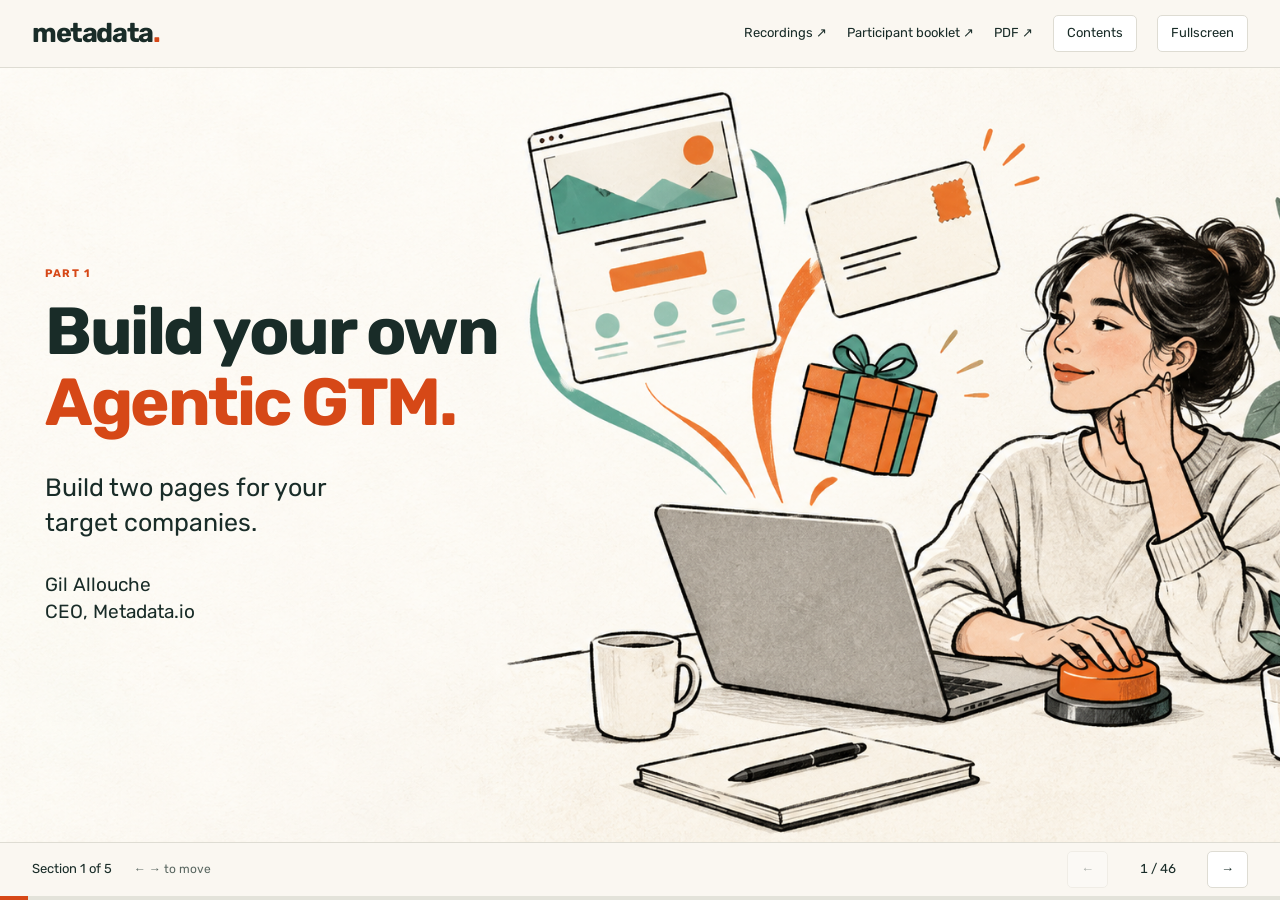
==== commit 3f66411c: "Add chapter videos and protected recorded walkthrough" ====
--- a/Part-1-Presentation.html
+++ b/Part-1-Presentation.html
@@ -1,4 +1,4 @@
-<!doctype html><html lang="en"><head><meta charset="utf-8"><meta name="viewport" content="width=device-width,initial-scale=1"><meta name="robots" content="noindex,nofollow"><title>Agentic GTM | Part 1 live slides</title><link rel="stylesheet" href="site.css"><link rel="stylesheet" href="slides.css"><link rel="stylesheet" href="workshop-helpers.css"><link rel="icon" href="assets/metadata-icon.jpeg"></head><body class="deck"><header class="deck-header"><a class="brand" href="START-HERE.html">metadata<span>.</span></a><div class="deck-tools"><a href="Participant-Booklet.html" target="_blank" rel="noopener">Participant booklet ↗</a><a href="Part-1-Presentation.pdf" target="_blank" rel="noopener">PDF ↗</a><button id="contents">Contents</button><button id="fullscreen" aria-label="Enter fullscreen">Fullscreen</button></div></header><main id="slides"><section class="slide cover-slide" id="p1-cover" data-chapter="1" aria-label="Slide 1 of 41: Build your own Agentic GTM"><div class="cover-copy"><p class="eyebrow">Part 1</p><h1>Build your own<br><span>Agentic GTM.</span></h1><p>Build two pages for your<br>target companies.</p><p class="byline">Gil Allouche<br>CEO, Metadata.io</p></div></section><section class="slide show-slide " id="p1-results" data-chapter="1" aria-label="Slide 2 of 41: This is how I built Metadata&#x27;s GTM motion" hidden><p class="eyebrow">Section 1 of 5</p><h1>This is how I built Metadata&#x27;s GTM motion</h1><div class="metrics"><div><strong>93</strong><span>Demo requests</span></div><div><strong>64</strong><span>Booked meetings</span></div><div><strong>34</strong><span>Completed meetings</span></div></div><p class="source-caption">Company totals since August 17, measured September 30, 2026. This workflow&#x27;s share is unverified.</p><div class="clone-on-slide"><code>git clone https://github.com/f-o-x11/agentic-gtm-workshop.git</code><button data-copy-text="git clone https://github.com/f-o-x11/agentic-gtm-workshop.git">Copy command</button></div><div class="compact-outcomes"><ul><li>Understand what was observed and what was built.</li></ul></div></section><section class="slide show-slide tree-slide" id="p1-v5-tree" data-chapter="1" aria-label="Slide 3 of 41: The workflow I run at Metadata" hidden><p class="eyebrow">Section 1 of 5</p><h1>The workflow I run at Metadata</h1><div class="tree-grid"><div class="operating-tree" aria-label="Research, prepare, check, execute each approved channel and read provider results"><div class="tree-node research"><span>01</span><strong>Read company and buyer facts</strong><small>Your agent researches the target.</small></div><div class="tree-arrow">↓</div><div class="tree-node prepare"><span>02</span><strong>Prepare the page and messages</strong><small>Use the sources and your offer.</small></div><div class="tree-arrow">↓</div><div class="tree-node gate"><span>03</span><strong>Check the recipient and limits</strong><small>Twelve checks before a real action.</small></div><div class="tree-arrow">↓</div><div class="channels"><div class="tree-node"><strong>Email</strong><small>Gmail Sent</small></div><div class="tree-node"><strong>Gift invitation</strong><small>Loop &amp; Tie</small></div><div class="tree-node"><strong>LinkedIn invitation</strong><small>Gojiberry</small></div></div><div class="tree-arrow">↓</div><div class="tree-node readback"><strong>Read the actual provider result</strong><small>Save the result. Check replies and bookings.</small></div></div><div><p class="body">Your agent researches buyers and prepares work. The local program checks the recipient, performs an approved action and records the provider result.</p><p class="today">Today: build the page and save the instructions that made it.</p><details><summary>See the twelve checks</summary><ul><li>Owner pause and approved scope</li><li>Owned sender or channel resources</li><li>Company and permitted country</li><li>Current person and job</li><li>Valid email for email and gifts</li><li>Customers and open deals</li><li>Opt-outs and relationships</li><li>Replies and active bookings</li><li>Prior attempt in this channel</li><li>Exact copy and gift terms</li><li>Provider capacity and funding</li><li>Reserve once; read unknown results</li></ul></details></div></div></section><section class="slide show-slide " id="p1-about" data-chapter="1" aria-label="Slide 4 of 41: Hi, I&#x27;m Gil." hidden><p class="eyebrow">Section 1 of 5</p><h1>Hi, I&#x27;m Gil.</h1><div class="gil-intro"><a class="gil-portrait" href="https://www.linkedin.com/in/gilallouche/" target="_blank" rel="noopener"><img src="assets/gil-linkedin.jpg" alt="Gil Allouche’s LinkedIn profile portrait"></a><div class="gil-bio"><h2>Gil Allouche</h2><p class="gil-role">Founder and CEO, Metadata.io</p><p class="gil-background">Software engineer turned VP of Marketing.</p><p class="body">Running paid campaigns meant repeating the same work across tools. I started Metadata to automate it.</p><p class="body">Today we’ll build the first piece of your own GTM workflow.</p><a class="gil-follow" href="https://www.linkedin.com/in/gilallouche/" target="_blank" rel="noopener">Follow on LinkedIn ↗</a><p class="source-caption"><a href="https://gilallouche.com/" target="_blank" rel="noopener">My story</a></p></div><a class="gil-follow-qr" href="https://www.linkedin.com/in/gilallouche/" target="_blank" rel="noopener"><img src="assets/gil-linkedin-qr.png" alt="QR code for Gil Allouche’s LinkedIn profile"><span>Scan to follow</span></a></div><div class="gil-logo-strip"><a class="source-caption" href="https://metadata.io/" target="_blank" rel="noopener">Teams featured on metadata.io ↗</a><div class="gil-logos"><div><img src="assets/customer-logos/ibm.png" alt="IBM"></div><div><img src="assets/customer-logos/cisco.png" alt="Cisco"></div><div><img src="assets/customer-logos/brex.png" alt="Brex"></div><div><img src="assets/customer-logos/notion.png" alt="Notion"></div><div><img src="assets/customer-logos/reddit.png" alt="Reddit"></div><div><img src="assets/customer-logos/maxio.png" alt="Maxio"></div><div><img src="assets/customer-logos/vercel.png" alt="Vercel"></div><div><img src="assets/customer-logos/checkr.png" alt="Checkr"></div><div><img src="assets/customer-logos/cvent.png" alt="Cvent"></div></div></div></section><section class="slide show-slide " id="p1-you" data-chapter="1" aria-label="Slide 5 of 41: You" hidden><p class="eyebrow">Section 1 of 5</p><h1>You</h1><div class="audience-stage"><div class="heart-mosaic" id="heart-mosaic" aria-label="Workshop registrants"><p class="audience-loading" role="status">Loading the people in this workshop.</p></div><aside class="person-card" id="person-card" aria-label="Attendee professional profile" hidden></aside></div><p class="source-caption audience-caption" id="audience-caption">Hover or tap a portrait to meet the person.</p></section><section class="slide show-slide " id="p1-glossary" data-chapter="1" aria-label="Slide 6 of 41: Words you’ll use today" hidden><p class="eyebrow">Section 1 of 5</p><h1>Words you’ll use today</h1><p class="body"></p><div class="glossary-cards"><article><h2>Coding agent</h2><p>Codex or Claude Code, working with files on your computer.</p></article><article><h2>Company brief</h2><p>A saved description of your product, buyers, offer and source-backed proof.</p></article><article><h2>Skill</h2><p>A saved set of instructions your agent can reuse, such as building an account page.</p></article><article><h2>Execution flow</h2><p>The order of work and the conditions for continuing or stopping.</p></article><article><h2>API</h2><p>A connection that lets a program use a tool, such as Loop &amp; Tie.</p></article><article><h2>MCP</h2><p>A connection that lets your agent use an app’s tools from the conversation.</p></article></div><button class="button secondary" data-open-glossary>Open the full glossary</button><dialog id="glossary-dialog" aria-labelledby="glossary-title"><div class="toc-head"><h2 id="glossary-title">Words you may need</h2><button data-close-glossary>Back to the slide</button></div><table class="glossary-table"><thead><tr><th>Word</th><th>Meaning here</th></tr></thead><tbody><tr><td>Coding agent</td><td>Codex or Claude Code, working with files on your computer.</td></tr><tr><td>Company brief</td><td>A saved description of your product, buyers, offer and source-backed proof.</td></tr><tr><td>Skill</td><td>A saved set of instructions your agent can reuse, such as building an account page.</td></tr><tr><td>Execution flow</td><td>The order of work and the conditions for continuing or stopping.</td></tr><tr><td>Runtime</td><td>The local program that checks prepared actions and records results.</td></tr><tr><td>API</td><td>A connection that lets a program use a tool, such as Loop &amp; Tie.</td></tr><tr><td>API key</td><td>A private password for that connection.</td></tr><tr><td>MCP</td><td>A connection that lets your agent use an app’s tools from the conversation.</td></tr><tr><td>OAuth</td><td>A browser sign-in that grants specific account access.</td></tr><tr><td>Authority</td><td>The exact actions, recipients and spending you have approved.</td></tr><tr><td>Exclusion</td><td>A company or person the workflow must not contact.</td></tr><tr><td>Action key</td><td>The saved identifier for one exact prepared action.</td></tr><tr><td>Self-test</td><td>One exact email to your own authorized sender.</td></tr><tr><td>Receipt</td><td>A saved response or native record showing what actually happened.</td></tr><tr><td>Held</td><td>Stopped because a required fact, connection or approval is missing.</td></tr><tr><td>Reconcile</td><td>Read the original provider result without sending another copy.</td></tr><tr><td>Queued</td><td>Waiting with the provider. It has not yet been confirmed sent.</td></tr><tr><td>Booked</td><td>A meeting reservation. It does not show attendance.</td></tr></tbody></table></dialog></section><section class="slide show-slide " id="p1-real-outputs" data-chapter="1" aria-label="Slide 7 of 41: Zuora: the page, the email, the gift" hidden><p class="eyebrow">Section 1 of 5</p><h1>Zuora: the page, the email, the gift</h1><div class="zuora-outputs"><article class="zuora-browser"><div class="zuora-browser-bar"><span class="browser-dots" aria-hidden="true">● ● ●</span><a href="https://demo.metadata.io/zuora/" target="_blank" rel="noopener">demo.metadata.io/zuora/ ↗</a><button data-scroll-toggle aria-pressed="false">Pause scroll</button></div><div class="zuora-scroll-window"><img class="zuora-scroll-image" src="assets/zuora-live-full.png" alt="Full screenshot of the live Zuora page, with audiences and ad concepts"></div><a class="zuora-live-link" href="https://demo.metadata.io/zuora/" target="_blank" rel="noopener">Open the real page ↗</a></article><div class="zuora-messages"><article class="zuora-email"><button class="zuora-email-open" data-open-email aria-label="Enlarge the redacted sent Zuora email"><img src="assets/zuora-email-redacted.png" alt="Redacted excerpt from Gil’s email to Zuora, sent August 16, 2026. Subject: 13 tools one gap."><span>Enlarge the sent email ↗</span></button></article><article class="zuora-gift"><div class="gift-box" aria-hidden="true"><svg viewBox="0 0 100 110"><path d="M18 43h64v55H18z" fill="#ea5b2b"/><path d="M13 33h74v19H13z" fill="#f69367"/><path d="M44 33h12v65H44z" fill="#fff1d7"/><path d="M50 33C17 35 20 2 37 9c12 4 13 24 13 24Zm0 0C83 35 80 2 63 9c-12 4-13 24-13 24Z" fill="none" stroke="#fff1d7" stroke-width="7" stroke-linecap="round"/></svg></div><div><span class="gift-mock-label">Gift invitation mockup</span><h2>A gift from Gil at Metadata</h2><p>Pick something you’ll enjoy.</p><small>Example layout. No live redemption link.</small></div></article></div></div><p class="source-caption">Email sent August 16, 2026. Page shown is the current version. Gift card is a mockup.</p><dialog id="zuora-email-dialog" aria-labelledby="zuora-email-title"><div class="toc-head"><h2 id="zuora-email-title">The sent email, redacted</h2><button data-close-email>Back to the slide</button></div><p class="source-caption">Sent August 16, 2026. Personal details and tracking links removed.</p><h3>13 tools one gap</h3><pre class="zuora-full-email">[Recipient name hidden],
+<!doctype html><html lang="en"><head><meta charset="utf-8"><meta name="viewport" content="width=device-width,initial-scale=1"><meta name="robots" content="noindex,nofollow"><title>Agentic GTM | Part 1 live slides</title><link rel="stylesheet" href="site.css"><link rel="stylesheet" href="slides.css"><link rel="stylesheet" href="workshop-helpers.css"><link rel="stylesheet" href="media.css"><link rel="icon" href="assets/metadata-icon.jpeg"></head><body class="deck"><header class="deck-header"><a class="brand" href="START-HERE.html">metadata<span>.</span></a><div class="deck-tools"><a href="Recordings.html" target="_blank" rel="noopener">Recordings ↗</a><a href="Participant-Booklet.html" target="_blank" rel="noopener">Participant booklet ↗</a><a href="Part-1-Presentation.pdf" target="_blank" rel="noopener">PDF ↗</a><button id="contents">Contents</button><button id="fullscreen" aria-label="Enter fullscreen">Fullscreen</button></div></header><main id="slides"><section class="slide cover-slide" id="p1-cover" data-chapter="1" aria-label="Slide 1 of 46: Build your own Agentic GTM"><div class="cover-copy"><p class="eyebrow">Part 1</p><h1>Build your own<br><span>Agentic GTM.</span></h1><p>Build two pages for your<br>target companies.</p><p class="byline">Gil Allouche<br>CEO, Metadata.io</p></div></section><section class="slide media-slide" id="p1-agency-1" data-chapter="1" aria-label="Slide 2 of 46: Credit Announcement Day" hidden><p class="eyebrow">Section 1 · The Agency · Episode 1</p><div class="media-heading"><h1>Credit Announcement Day</h1><span class="media-duration">2:40</span></div><video class="workshop-video" controls playsinline preload="none" poster="assets/agency-s1e1.jpg" aria-label="Credit Announcement Day"><source src="https://metadata.io/videos/the-agency/s1e1.mp4" type="video/mp4">Your browser cannot play this video.</video><p class="media-caption">A fictional marketing team. The workshop examples and checks use real files. <a href="https://metadata.io/the-agency/episode-1" target="_blank" rel="noopener">Open the source ↗</a></p></section><section class="slide show-slide " id="p1-results" data-chapter="1" aria-label="Slide 3 of 46: This is how I built Metadata&#x27;s GTM motion" hidden><p class="eyebrow">Section 1 of 5</p><h1>This is how I built Metadata&#x27;s GTM motion</h1><div class="metrics"><div><strong>93</strong><span>Demo requests</span></div><div><strong>64</strong><span>Booked meetings</span></div><div><strong>34</strong><span>Completed meetings</span></div></div><p class="source-caption">Company totals since August 17, measured September 30, 2026. This workflow&#x27;s share is unverified.</p><div class="clone-on-slide"><code>git clone https://github.com/f-o-x11/agentic-gtm-workshop.git</code><button data-copy-text="git clone https://github.com/f-o-x11/agentic-gtm-workshop.git">Copy command</button></div><div class="compact-outcomes"><ul><li>Understand what was observed and what was built.</li></ul></div></section><section class="slide show-slide tree-slide" id="p1-v5-tree" data-chapter="1" aria-label="Slide 4 of 46: The workflow I run at Metadata" hidden><p class="eyebrow">Section 1 of 5</p><h1>The workflow I run at Metadata</h1><div class="tree-grid"><div class="operating-tree" aria-label="Research, prepare, check, execute each approved channel and read provider results"><div class="tree-node research"><span>01</span><strong>Read company and buyer facts</strong><small>Your agent researches the target.</small></div><div class="tree-arrow">↓</div><div class="tree-node prepare"><span>02</span><strong>Prepare the page and messages</strong><small>Use the sources and your offer.</small></div><div class="tree-arrow">↓</div><div class="tree-node gate"><span>03</span><strong>Check the recipient and limits</strong><small>Twelve checks before a real action.</small></div><div class="tree-arrow">↓</div><div class="channels"><div class="tree-node"><strong>Email</strong><small>Gmail Sent</small></div><div class="tree-node"><strong>Gift invitation</strong><small>Loop &amp; Tie</small></div><div class="tree-node"><strong>LinkedIn invitation</strong><small>Gojiberry</small></div></div><div class="tree-arrow">↓</div><div class="tree-node readback"><strong>Read the actual provider result</strong><small>Save the result. Check replies and bookings.</small></div></div><div><p class="body">Your agent researches buyers and prepares work. The local program checks the recipient, performs an approved action and records the provider result.</p><p class="today">Today: build the page and save the instructions that made it.</p><details><summary>See the twelve checks</summary><ul><li>Owner pause and approved scope</li><li>Owned sender or channel resources</li><li>Company and permitted country</li><li>Current person and job</li><li>Valid email for email and gifts</li><li>Customers and open deals</li><li>Opt-outs and relationships</li><li>Replies and active bookings</li><li>Prior attempt in this channel</li><li>Exact copy and gift terms</li><li>Provider capacity and funding</li><li>Reserve once; read unknown results</li></ul></details></div></div></section><section class="slide show-slide " id="p1-about" data-chapter="1" aria-label="Slide 5 of 46: Hi, I&#x27;m Gil." hidden><p class="eyebrow">Section 1 of 5</p><h1>Hi, I&#x27;m Gil.</h1><div class="gil-intro"><a class="gil-portrait" href="https://www.linkedin.com/in/gilallouche/" target="_blank" rel="noopener"><img src="assets/gil-linkedin.jpg" alt="Gil Allouche’s LinkedIn profile portrait"></a><div class="gil-bio"><h2>Gil Allouche</h2><p class="gil-role">Founder and CEO, Metadata.io</p><p class="gil-background">Software engineer turned VP of Marketing.</p><p class="body">Running paid campaigns meant repeating the same work across tools. I started Metadata to automate it.</p><p class="body">Today we’ll build the first piece of your own GTM workflow.</p><a class="gil-follow" href="https://www.linkedin.com/in/gilallouche/" target="_blank" rel="noopener">Follow on LinkedIn ↗</a><p class="source-caption"><a href="https://gilallouche.com/" target="_blank" rel="noopener">My story</a></p></div><a class="gil-follow-qr" href="https://www.linkedin.com/in/gilallouche/" target="_blank" rel="noopener"><img src="assets/gil-linkedin-qr.png" alt="QR code for Gil Allouche’s LinkedIn profile"><span>Scan to follow</span></a></div><div class="gil-logo-strip"><a class="source-caption" href="https://metadata.io/" target="_blank" rel="noopener">Teams featured on metadata.io ↗</a><div class="gil-logos"><div><img src="assets/customer-logos/ibm.png" alt="IBM"></div><div><img src="assets/customer-logos/cisco.png" alt="Cisco"></div><div><img src="assets/customer-logos/brex.png" alt="Brex"></div><div><img src="assets/customer-logos/notion.png" alt="Notion"></div><div><img src="assets/customer-logos/reddit.png" alt="Reddit"></div><div><img src="assets/customer-logos/maxio.png" alt="Maxio"></div><div><img src="assets/customer-logos/vercel.png" alt="Vercel"></div><div><img src="assets/customer-logos/checkr.png" alt="Checkr"></div><div><img src="assets/customer-logos/cvent.png" alt="Cvent"></div></div></div></section><section class="slide show-slide " id="p1-you" data-chapter="1" aria-label="Slide 6 of 46: You" hidden><p class="eyebrow">Section 1 of 5</p><h1>You</h1><div class="audience-stage"><div class="heart-mosaic" id="heart-mosaic" aria-label="Workshop registrants"><p class="audience-loading" role="status">Loading the people in this workshop.</p></div><aside class="person-card" id="person-card" aria-label="Attendee professional profile" hidden></aside></div><p class="source-caption audience-caption" id="audience-caption">Hover or tap a portrait to meet the person.</p></section><section class="slide show-slide " id="p1-glossary" data-chapter="1" aria-label="Slide 7 of 46: Words you’ll use today" hidden><p class="eyebrow">Section 1 of 5</p><h1>Words you’ll use today</h1><p class="body"></p><div class="glossary-cards"><article><h2>Coding agent</h2><p>Codex or Claude Code, working with files on your computer.</p></article><article><h2>Company brief</h2><p>A saved description of your product, buyers, offer and source-backed proof.</p></article><article><h2>Skill</h2><p>A saved set of instructions your agent can reuse, such as building an account page.</p></article><article><h2>Execution flow</h2><p>The order of work and the conditions for continuing or stopping.</p></article><article><h2>API</h2><p>A connection that lets a program use a tool, such as Loop &amp; Tie.</p></article><article><h2>MCP</h2><p>A connection that lets your agent use an app’s tools from the conversation.</p></article></div><button class="button secondary" data-open-glossary>Open the full glossary</button><dialog id="glossary-dialog" aria-labelledby="glossary-title"><div class="toc-head"><h2 id="glossary-title">Words you may need</h2><button data-close-glossary>Back to the slide</button></div><table class="glossary-table"><thead><tr><th>Word</th><th>Meaning here</th></tr></thead><tbody><tr><td>Coding agent</td><td>Codex or Claude Code, working with files on your computer.</td></tr><tr><td>Company brief</td><td>A saved description of your product, buyers, offer and source-backed proof.</td></tr><tr><td>Skill</td><td>A saved set of instructions your agent can reuse, such as building an account page.</td></tr><tr><td>Execution flow</td><td>The order of work and the conditions for continuing or stopping.</td></tr><tr><td>Runtime</td><td>The local program that checks prepared actions and records results.</td></tr><tr><td>API</td><td>A connection that lets a program use a tool, such as Loop &amp; Tie.</td></tr><tr><td>API key</td><td>A private password for that connection.</td></tr><tr><td>MCP</td><td>A connection that lets your agent use an app’s tools from the conversation.</td></tr><tr><td>OAuth</td><td>A browser sign-in that grants specific account access.</td></tr><tr><td>Authority</td><td>The exact actions, recipients and spending you have approved.</td></tr><tr><td>Exclusion</td><td>A company or person the workflow must not contact.</td></tr><tr><td>Action key</td><td>The saved identifier for one exact prepared action.</td></tr><tr><td>Self-test</td><td>One exact email to your own authorized sender.</td></tr><tr><td>Receipt</td><td>A saved response or native record showing what actually happened.</td></tr><tr><td>Held</td><td>Stopped because a required fact, connection or approval is missing.</td></tr><tr><td>Reconcile</td><td>Read the original provider result without sending another copy.</td></tr><tr><td>Queued</td><td>Waiting with the provider. It has not yet been confirmed sent.</td></tr><tr><td>Booked</td><td>A meeting reservation. It does not show attendance.</td></tr></tbody></table></dialog></section><section class="slide show-slide " id="p1-real-outputs" data-chapter="1" aria-label="Slide 8 of 46: Zuora: the page, the email, the gift" hidden><p class="eyebrow">Section 1 of 5</p><h1>Zuora: the page, the email, the gift</h1><div class="zuora-outputs"><article class="zuora-browser"><div class="zuora-browser-bar"><span class="browser-dots" aria-hidden="true">● ● ●</span><a href="https://demo.metadata.io/zuora/" target="_blank" rel="noopener">demo.metadata.io/zuora/ ↗</a><button data-scroll-toggle aria-pressed="false">Pause scroll</button></div><div class="zuora-scroll-window"><img class="zuora-scroll-image" src="assets/zuora-live-full.png" alt="Full screenshot of the live Zuora page, with audiences and ad concepts"></div><a class="zuora-live-link" href="https://demo.metadata.io/zuora/" target="_blank" rel="noopener">Open the real page ↗</a></article><div class="zuora-messages"><article class="zuora-email"><button class="zuora-email-open" data-open-email aria-label="Enlarge the redacted sent Zuora email"><img src="assets/zuora-email-redacted.png" alt="Redacted excerpt from Gil’s email to Zuora, sent August 16, 2026. Subject: 13 tools one gap."><span>Enlarge the sent email ↗</span></button></article><article class="zuora-gift"><div class="gift-box" aria-hidden="true"><svg viewBox="0 0 100 110"><path d="M18 43h64v55H18z" fill="#ea5b2b"/><path d="M13 33h74v19H13z" fill="#f69367"/><path d="M44 33h12v65H44z" fill="#fff1d7"/><path d="M50 33C17 35 20 2 37 9c12 4 13 24 13 24Zm0 0C83 35 80 2 63 9c-12 4-13 24-13 24Z" fill="none" stroke="#fff1d7" stroke-width="7" stroke-linecap="round"/></svg></div><div><span class="gift-mock-label">Gift invitation mockup</span><h2>A gift from Gil at Metadata</h2><p>Pick something you’ll enjoy.</p><small>Example layout. No live redemption link.</small></div></article></div></div><p class="source-caption">Email sent August 16, 2026. Page shown is the current version. Gift card is a mockup.</p><dialog id="zuora-email-dialog" aria-labelledby="zuora-email-title"><div class="toc-head"><h2 id="zuora-email-title">The sent email, redacted</h2><button data-close-email>Back to the slide</button></div><p class="source-caption">Sent August 16, 2026. Personal details and tracking links removed.</p><h3>13 tools one gap</h3><pre class="zuora-full-email">[Recipient name hidden],
 
 I&#x27;m Gil, founder/CEO of Metadata. We run paid for Zoom and Notion - and in your space, Maxio and FloQast.
 
@@ -13,7 +13,7 @@
 Gil
 [Phone hidden] | My LinkedIn https://linkedin.com/in/gilallouche
 
-[Postal address hidden]. Prefer I not reach out again? Just reply and I&#x27;ll take you off my list.</pre></dialog></section><section class="slide show-slide " id="p1-finish" data-chapter="1" aria-label="Slide 8 of 41: Build these files for your own company" hidden><p class="eyebrow">Section 1 of 5</p><h1>Build these files for your own company</h1><p class="body">Use your company and two real targets. Every exercise has its full prompt here and in the booklet. Part 1 needs no API keys.</p><div class="artifact-list"><div><span>▤</span><strong>COMPANY.md</strong></div><div><span>▤</span><strong>TARGETS.md</strong></div><div><span>▤</span><strong>First account page</strong></div><div><span>▤</span><strong>Saved page skill</strong></div><div><span>▤</span><strong>Second account page</strong></div></div><div class="compact-outcomes"><ul><li>Sourced company brief and operating instructions.</li><li>Two reviewed pages and one reused skill.</li><li>Actual checks and next setup task.</li></ul></div></section><section class="slide chapter-slide" id="p1-chapter-2" data-chapter="2" aria-label="Slide 9 of 41: Set up your company" hidden><p class="eyebrow">Section 2 of 5</p><h1>Set up your company</h1><div class="sequence"><div><span>1</span><strong>Open your cloned project.</strong></div><div><span>2</span><strong>Paste the startup prompt.</strong></div><div><span>3</span><strong>Review the company brief.</strong></div></div><p class="chapter-outcome">COMPANY.md, saved setup and local rules.</p><p class="chapter-time">24 minutes</p></section><section class="slide exercise-slide" id="p1-install" data-chapter="2" aria-label="Slide 10 of 41: Open the cloned folder. Build your company brief." hidden><p class="eyebrow">Exercise</p><h1>Open the cloned folder. Build your company brief.</h1><p class="exercise-meta">12 minutes · Easy · Local Codex or Claude Code; file and web access. No API credits.</p><div class="exercise-grid"><div><ol class="instruction-list"><li><strong>Open agentic-gtm-workshop in local Codex or Claude Code.</strong></li><li><strong>Open <a href="Participant-Booklet.pdf" target="_blank" rel="noopener">Participant-Booklet.pdf</a> and the embedded prompt.</strong></li><li><strong>Copy the full startup prompt. Replace its five inputs.</strong><p>Your website, buyer segment, offer and two target domains.</p></li><li><strong>Paste into your local agent. Review COMPANY.md when it stops.</strong></li></ol><div class="exercise-next"><button class="button" data-open-prompt="p1-install">View and copy the complete prompt</button><span>Copy it here. The next slide also shows it.</span></div></div><div class="exercise-result"><div class="sequence"><div><span>1</span><strong>Open the repo</strong></div><div><span>2</span><strong>Add your website</strong></div><div><span>3</span><strong>Paste the prompt</strong></div><div><span>4</span><strong>Review the brief</strong></div></div><div class="expected"><strong>You should have</strong><ul><li>COMPANY.md, SETUP.md, AUTHORITY.md and AGENTS.md.</li></ul></div><details class="check"><summary>Open the 3 checks before moving on</summary><ul><li>Setup found a supported Python version.</li><li>Sending and spending are paused.</li><li>The agent stops and names the next task.</li></ul></details><button class="result-complete" data-exercise-complete="p1-install" aria-pressed="false">My result matches these checks ✓</button></div></div></section><section class="slide prompt-slide" id="p1-install-prompt" data-chapter="2" aria-label="Slide 11 of 41: Prompt: Open the cloned folder. Build your company brief." hidden><p class="eyebrow">Copy and paste into your local agent</p><h1>Open the cloned folder. Build your company brief.</h1><div class="prompt-actions"><button class="button" data-copy="prompt-p1-install">Copy the full prompt</button><span>Paste into local Codex or Claude Code.</span></div><details class="company-inputs"><summary>Add your company details</summary><p>Fill what you know. Your agent asks for the rest. These fields stay in your browser. Do not enter API keys.</p><div class="company-fields"><label for="slide-p1-install-website">Company website<input id="slide-p1-install-website" data-company-field="website" placeholder="https://your-company.com" autocomplete="off"></label><label for="slide-p1-install-buyer">Buyer segment<input id="slide-p1-install-buyer" data-company-field="buyer" placeholder="Who you sell to" autocomplete="off"></label><label for="slide-p1-install-offer">Your offer<input id="slide-p1-install-offer" data-company-field="offer" placeholder="What you want the buyer to do" autocomplete="off"></label><label for="slide-p1-install-targetOne">First target domain<input id="slide-p1-install-targetOne" data-company-field="targetOne" placeholder="first-company.com" autocomplete="off"></label><label for="slide-p1-install-targetTwo">Second target domain<input id="slide-p1-install-targetTwo" data-company-field="targetTwo" placeholder="second-company.com" autocomplete="off"></label></div></details><div class="prompt-frame"><div class="prompt-frame-label"><span>Complete prompt</span><span>Local Codex or Claude Code</span></div><textarea class="full-prompt" id="prompt-p1-install" readonly data-personalize aria-label="Complete prompt for Open the cloned folder. Build your company brief.">Help me build my company&#x27;s GTM workflow one step at a time.
+[Postal address hidden]. Prefer I not reach out again? Just reply and I&#x27;ll take you off my list.</pre></dialog></section><section class="slide show-slide " id="p1-finish" data-chapter="1" aria-label="Slide 9 of 46: Build these files for your own company" hidden><p class="eyebrow">Section 1 of 5</p><h1>Build these files for your own company</h1><p class="body">Use your company and two real targets. Your pages stay on your computer. They are unpublished. Part 1 needs no API keys.</p><div class="artifact-list"><div><span>▤</span><strong>COMPANY.md</strong></div><div><span>▤</span><strong>TARGETS.md</strong></div><div><span>▤</span><strong>First account page</strong></div><div><span>▤</span><strong>Saved page skill</strong></div><div><span>▤</span><strong>Second account page</strong></div></div><div class="compact-outcomes"><ul><li>Sourced company brief and operating instructions.</li><li>Two reviewed, unpublished pages and one reused skill.</li><li>Actual checks and next setup task.</li></ul></div></section><section class="slide chapter-slide" id="p1-chapter-2" data-chapter="2" aria-label="Slide 10 of 46: Set up your company" hidden><p class="eyebrow">Section 2 of 5</p><h1>Set up your company</h1><div class="sequence"><div><span>1</span><strong>Open your cloned project.</strong></div><div><span>2</span><strong>Paste the startup prompt.</strong></div><div><span>3</span><strong>Review the company brief.</strong></div></div><p class="chapter-outcome">COMPANY.md, saved setup and local rules.</p><p class="chapter-time">24 minutes</p></section><section class="slide media-slide" id="p1-agency-2" data-chapter="2" aria-label="Slide 11 of 46: Budget Flush Day" hidden><p class="eyebrow">Section 2 · The Agency · Episode 2</p><div class="media-heading"><h1>Budget Flush Day</h1><span class="media-duration">2:00</span></div><video class="workshop-video" controls playsinline preload="none" poster="assets/agency-s1e2.jpg" aria-label="Budget Flush Day"><source src="https://metadata.io/videos/the-agency/s1e2.mp4" type="video/mp4">Your browser cannot play this video.</video><p class="media-caption">A fictional marketing team. The workshop examples and checks use real files. <a href="https://metadata.io/the-agency/episode-2" target="_blank" rel="noopener">Open the source ↗</a></p></section><section class="slide exercise-slide" id="p1-install" data-chapter="2" aria-label="Slide 12 of 46: Open the cloned folder. Build your company brief." hidden><p class="eyebrow">Exercise</p><h1>Open the cloned folder. Build your company brief.</h1><p class="exercise-meta">12 minutes · Easy · Local Codex or Claude Code; file and web access. No API credits.</p><div class="exercise-grid"><div><ol class="instruction-list"><li><strong>Open agentic-gtm-workshop in local Codex or Claude Code.</strong></li><li><strong>Open <a href="Participant-Booklet.pdf" target="_blank" rel="noopener">Participant-Booklet.pdf</a> and the embedded prompt.</strong></li><li><strong>Copy the full startup prompt. Replace its five inputs.</strong><p>Your website, buyer segment, offer and two target domains.</p></li><li><strong>Paste into your local agent. Review COMPANY.md when it stops.</strong></li></ol><div class="exercise-next"><button class="button" data-open-prompt="p1-install">View and copy the complete prompt</button><span>Copy it here. The next slide also shows it.</span></div></div><div class="exercise-result"><div class="sequence"><div><span>1</span><strong>Open the repo</strong></div><div><span>2</span><strong>Add your website</strong></div><div><span>3</span><strong>Paste the prompt</strong></div><div><span>4</span><strong>Review the brief</strong></div></div><div class="expected"><strong>You should have</strong><ul><li>COMPANY.md, SETUP.md, AUTHORITY.md and AGENTS.md.</li></ul></div><details class="check"><summary>Open the 3 checks before moving on</summary><ul><li>Setup found a supported Python version.</li><li>Sending and spending are paused.</li><li>The agent stops and names the next task.</li></ul></details><button class="result-complete" data-exercise-complete="p1-install" aria-pressed="false">My result matches these checks ✓</button></div></div></section><section class="slide prompt-slide" id="p1-install-prompt" data-chapter="2" aria-label="Slide 13 of 46: Prompt: Open the cloned folder. Build your company brief." hidden><p class="eyebrow">Copy and paste into your local agent</p><h1>Open the cloned folder. Build your company brief.</h1><div class="prompt-actions"><button class="button" data-copy="prompt-p1-install">Copy the full prompt</button><span>Paste into local Codex or Claude Code.</span></div><details class="company-inputs"><summary>Add your company details</summary><p>Fill what you know. Your agent asks for the rest. These fields stay in your browser. Do not enter API keys.</p><div class="company-fields"><label for="slide-p1-install-website">Company website<input id="slide-p1-install-website" data-company-field="website" placeholder="https://your-company.com" autocomplete="off"></label><label for="slide-p1-install-buyer">Buyer segment<input id="slide-p1-install-buyer" data-company-field="buyer" placeholder="Who you sell to" autocomplete="off"></label><label for="slide-p1-install-offer">Your offer<input id="slide-p1-install-offer" data-company-field="offer" placeholder="What you want the buyer to do" autocomplete="off"></label><label for="slide-p1-install-targetOne">First target domain<input id="slide-p1-install-targetOne" data-company-field="targetOne" placeholder="first-company.com" autocomplete="off"></label><label for="slide-p1-install-targetTwo">Second target domain<input id="slide-p1-install-targetTwo" data-company-field="targetTwo" placeholder="second-company.com" autocomplete="off"></label></div></details><div class="prompt-frame"><div class="prompt-frame-label"><span>Complete prompt</span><span>Local Codex or Claude Code</span></div><textarea class="full-prompt" id="prompt-p1-install" readonly data-personalize aria-label="Complete prompt for Open the cloned folder. Build your company brief.">Help me build my company&#x27;s GTM workflow one step at a time.
 Website: [YOUR_COMPANY_WEBSITE]
 Buyer segment: [BUYER_SEGMENT]
 Offer: [COLD_OFFER]
@@ -32,7 +32,7 @@
 Success check: Company brief exists before bootstrap. Compatible Python path/version is actually verified. Outreach and spending remain paused. Agent stops after setup and names the next step.
 Read the website/paste source and actual setup error. Create company-motion/COMPANY.md before bootstrap. If Python is missing, give the official installer and stop. If already installed, rerun bootstrap through the verified launcher, save company-motion/SETUP.md and confirm the missing files. Do not run later exercises.
 Use the saved verified interpreter for commands. Preserve completed files and earlier progress. Rerun the failed check and append its actual result and next task to company-motion/PROGRESS.md. Show the result. Stop. Next: review your company brief.
-Actual error: [paste the error without credentials]</textarea><button class="button secondary" data-copy="repair-p1-install">Copy repair prompt</button></details></section><section class="slide exercise-slide" id="p1-company" data-chapter="2" aria-label="Slide 12 of 41: Check your company facts, buyers and offer" hidden><p class="eyebrow">Exercise</p><h1>Check your company facts, buyers and offer</h1><p class="exercise-meta">8 minutes · Easy · Codex web access and your official website. No paid API required.</p><div class="exercise-grid"><div><ol class="instruction-list"><li><strong>Read COMPANY.md.</strong><p>Check the buyer, offer and next-step link.</p></li><li><strong>Open its proof sources.</strong><p>Resolve conflicting numbers or leave them out.</p></li><li><strong>Confirm the brief.</strong><p>Use it for both account pages.</p></li></ol><div class="exercise-next"><button class="button" data-open-prompt="p1-company">View and copy the complete prompt</button><span>Copy it here. The next slide also shows it.</span></div></div><div class="exercise-result"><div class="sequence"><div><span>1</span><strong>Official product page</strong></div><div><span>2</span><strong>Official proof page</strong></div><div><span>3</span><strong>Your agent reads sources</strong></div><div><span>4</span><strong>COMPANY.md</strong></div></div><div class="expected"><strong>You should have</strong><ul><li>company-motion/COMPANY.md with sourced company facts.</li></ul></div><details class="check"><summary>Open the 3 checks before moving on</summary><ul><li>Every proof claim has a supporting source.</li><li>Buyer segment and offer match your answers.</li><li>Conflicting website numbers are flagged, not silently selected.</li></ul></details><button class="result-complete" data-exercise-complete="p1-company" aria-pressed="false">My result matches these checks ✓</button></div></div></section><section class="slide prompt-slide" id="p1-company-prompt" data-chapter="2" aria-label="Slide 13 of 41: Prompt: Check your company facts, buyers and offer" hidden><p class="eyebrow">Copy and paste into your local agent</p><h1>Check your company facts, buyers and offer</h1><div class="prompt-actions"><button class="button" data-copy="prompt-p1-company">Copy the full prompt</button><span>Paste into local Codex or Claude Code.</span></div><div class="prompt-frame"><div class="prompt-frame-label"><span>Complete prompt</span><span>Local Codex or Claude Code</span></div><textarea class="full-prompt" id="prompt-p1-company" readonly aria-label="Complete prompt for Check your company facts, buyers and offer">Review company-motion/COMPANY.md with me.
+Actual error: [paste the error without credentials]</textarea><button class="button secondary" data-copy="repair-p1-install">Copy repair prompt</button></details></section><section class="slide exercise-slide" id="p1-company" data-chapter="2" aria-label="Slide 14 of 46: Check your company facts, buyers and offer" hidden><p class="eyebrow">Exercise</p><h1>Check your company facts, buyers and offer</h1><p class="exercise-meta">8 minutes · Easy · Codex web access and your official website. No paid API required.</p><div class="exercise-grid"><div><ol class="instruction-list"><li><strong>Read COMPANY.md.</strong><p>Check the buyer, offer and next-step link.</p></li><li><strong>Open its proof sources.</strong><p>Resolve conflicting numbers or leave them out.</p></li><li><strong>Confirm the brief.</strong><p>Use it for both account pages.</p></li></ol><div class="exercise-next"><button class="button" data-open-prompt="p1-company">View and copy the complete prompt</button><span>Copy it here. The next slide also shows it.</span></div></div><div class="exercise-result"><div class="sequence"><div><span>1</span><strong>Official product page</strong></div><div><span>2</span><strong>Official proof page</strong></div><div><span>3</span><strong>Your agent reads sources</strong></div><div><span>4</span><strong>COMPANY.md</strong></div></div><div class="expected"><strong>You should have</strong><ul><li>company-motion/COMPANY.md with sourced company facts.</li></ul></div><details class="check"><summary>Open the 3 checks before moving on</summary><ul><li>Every proof claim has a supporting source.</li><li>Buyer segment and offer match your answers.</li><li>Conflicting website numbers are flagged, not silently selected.</li></ul></details><button class="result-complete" data-exercise-complete="p1-company" aria-pressed="false">My result matches these checks ✓</button></div></div></section><section class="slide prompt-slide" id="p1-company-prompt" data-chapter="2" aria-label="Slide 15 of 46: Prompt: Check your company facts, buyers and offer" hidden><p class="eyebrow">Copy and paste into your local agent</p><h1>Check your company facts, buyers and offer</h1><div class="prompt-actions"><button class="button" data-copy="prompt-p1-company">Copy the full prompt</button><span>Paste into local Codex or Claude Code.</span></div><div class="prompt-frame"><div class="prompt-frame-label"><span>Complete prompt</span><span>Local Codex or Claude Code</span></div><textarea class="full-prompt" id="prompt-p1-company" readonly aria-label="Complete prompt for Check your company facts, buyers and offer">Review company-motion/COMPANY.md with me.
 Show the buyer segment, offer, next-step link and the source behind each proof claim.
 If the website has conflicting numbers, show both URLs and exact excerpts. Do not choose a number without support.
 Ask at most two short questions for missing company facts. Keep unsupported claims out of the brief.
@@ -42,7 +42,7 @@
 Success check: Every proof claim has a supporting source. Buyer segment and offer match your answers. Conflicting website numbers are flagged, not silently selected.
 Open the specific disputed claim and its exact official source excerpt. Show conflicting numbers to me. Remove unsupported proof or apply my factual correction; do not invent a replacement.
 Use the saved verified interpreter for commands. Preserve completed files and earlier progress. Rerun the failed check and append its actual result and next task to company-motion/PROGRESS.md. Show the result. Stop. Next: review the operating instructions.
-Actual error: [paste the error without credentials]</textarea><button class="button secondary" data-copy="repair-p1-company">Copy repair prompt</button></details></section><section class="slide exercise-slide" id="p1-authority" data-chapter="2" aria-label="Slide 14 of 41: Check the saved rules. Keep sending paused." hidden><p class="eyebrow">Exercise</p><h1>Check the saved rules. Keep sending paused.</h1><p class="exercise-meta">4 minutes · Easy · Prepared bootstrap and your saved company brief. No API.</p><div class="exercise-grid"><div><ol class="instruction-list"><li><strong>Open AUTHORITY.md and AGENTS.md.</strong><p>Your local rules and sending limits.</p></li><li><strong>Confirm sending and spending are paused.</strong></li><li><strong>Ask your agent to repair either missing file.</strong><p>Keep the existing company brief.</p></li></ol><div class="exercise-next"><button class="button" data-open-prompt="p1-authority">View and copy the complete prompt</button><span>Copy it here. The next slide also shows it.</span></div></div><div class="exercise-result"><div class="artifact-list"><div><span>▤</span><strong>COMPANY.md</strong></div><div><span>▤</span><strong>AUTHORITY.md</strong></div><div><span>▤</span><strong>AGENTS.md</strong></div></div><div class="expected"><strong>You should have</strong><ul><li>Present, readable AUTHORITY.md and AGENTS.md.</li></ul></div><details class="check"><summary>Open the 2 checks before moving on</summary><ul><li>Both files exist.</li><li>No outreach, sender, spend or country authority is invented.</li></ul></details><button class="result-complete" data-exercise-complete="p1-authority" aria-pressed="false">My result matches these checks ✓</button></div></div></section><section class="slide prompt-slide" id="p1-authority-prompt" data-chapter="2" aria-label="Slide 15 of 41: Prompt: Check the saved rules. Keep sending paused." hidden><p class="eyebrow">Copy and paste into your local agent</p><h1>Check the saved rules. Keep sending paused.</h1><div class="prompt-actions"><button class="button" data-copy="prompt-p1-authority">Copy the full prompt</button><span>Paste into local Codex or Claude Code.</span></div><div class="prompt-frame"><div class="prompt-frame-label"><span>Complete prompt</span><span>Local Codex or Claude Code</span></div><textarea class="full-prompt" id="prompt-p1-authority" readonly aria-label="Complete prompt for Check the saved rules. Keep sending paused.">Open company-motion/AUTHORITY.md and company-motion/AGENTS.md.
+Actual error: [paste the error without credentials]</textarea><button class="button secondary" data-copy="repair-p1-company">Copy repair prompt</button></details></section><section class="slide exercise-slide" id="p1-authority" data-chapter="2" aria-label="Slide 16 of 46: Check the saved rules. Keep sending paused." hidden><p class="eyebrow">Exercise</p><h1>Check the saved rules. Keep sending paused.</h1><p class="exercise-meta">4 minutes · Easy · Prepared bootstrap and your saved company brief. No API.</p><div class="exercise-grid"><div><ol class="instruction-list"><li><strong>Open AUTHORITY.md and AGENTS.md.</strong><p>Your local rules and sending limits.</p></li><li><strong>Confirm sending and spending are paused.</strong></li><li><strong>Ask your agent to repair either missing file.</strong><p>Keep the existing company brief.</p></li></ol><div class="exercise-next"><button class="button" data-open-prompt="p1-authority">View and copy the complete prompt</button><span>Copy it here. The next slide also shows it.</span></div></div><div class="exercise-result"><div class="artifact-list"><div><span>▤</span><strong>COMPANY.md</strong></div><div><span>▤</span><strong>AUTHORITY.md</strong></div><div><span>▤</span><strong>AGENTS.md</strong></div></div><div class="expected"><strong>You should have</strong><ul><li>Present, readable AUTHORITY.md and AGENTS.md.</li></ul></div><details class="check"><summary>Open the 2 checks before moving on</summary><ul><li>Both files exist.</li><li>No outreach, sender, spend or country authority is invented.</li></ul></details><button class="result-complete" data-exercise-complete="p1-authority" aria-pressed="false">My result matches these checks ✓</button><div class="chapter-complete-panel" data-chapter-checkpoint="2" data-required-exercises="[&quot;p1-install&quot;, &quot;p1-company&quot;, &quot;p1-authority&quot;]"><p data-chapter-status role="status">Confirm each exercise’s result checks, then finish this chapter.</p><button class="button secondary" data-finish-chapter disabled>Finish chapter 2</button></div></div></div></section><section class="slide prompt-slide" id="p1-authority-prompt" data-chapter="2" aria-label="Slide 17 of 46: Prompt: Check the saved rules. Keep sending paused." hidden><p class="eyebrow">Copy and paste into your local agent</p><h1>Check the saved rules. Keep sending paused.</h1><div class="prompt-actions"><button class="button" data-copy="prompt-p1-authority">Copy the full prompt</button><span>Paste into local Codex or Claude Code.</span></div><div class="prompt-frame"><div class="prompt-frame-label"><span>Complete prompt</span><span>Local Codex or Claude Code</span></div><textarea class="full-prompt" id="prompt-p1-authority" readonly aria-label="Complete prompt for Check the saved rules. Keep sending paused.">Open company-motion/AUTHORITY.md and company-motion/AGENTS.md.
 If either is missing, rerun:
 python3 -B gtm.py bootstrap --company-brief ../company-motion/COMPANY.md
 Preserve my existing facts, instructions and history.
@@ -53,20 +53,23 @@
 Success check: Both files exist. No outreach, sender, spend or country authority is invented.
 Check which instruction file is actually missing. From code/, run python3 -B gtm.py bootstrap --company-brief ../company-motion/COMPANY.md. Preserve any existing authority and instructions. Confirm both files now open and outreach remains paused.
 Use the saved verified interpreter for commands. Preserve completed files and earlier progress. Rerun the failed check and append its actual result and next task to company-motion/PROGRESS.md. Show the result. Stop. Next: research the first target company.
-Actual error: [paste the error without credentials]</textarea><button class="button secondary" data-copy="repair-p1-authority">Copy repair prompt</button></details></section><section class="slide chapter-slide" id="p1-chapter-3" data-chapter="3" aria-label="Slide 16 of 41: Choose two target companies" hidden><p class="eyebrow">Section 3 of 5</p><h1>Choose two target companies</h1><div class="sequence"><div><span>1</span><strong>Read both target websites.</strong></div><div><span>2</span><strong>Save facts with their sources.</strong></div><div><span>3</span><strong>Save your two-company list.</strong></div></div><p class="chapter-outcome">Two target briefs and TARGETS.md.</p><p class="chapter-time">10 minutes</p></section><section class="slide exercise-slide" id="p1-one-source" data-chapter="3" aria-label="Slide 17 of 41: Research your first target company" hidden><p class="eyebrow">Exercise</p><h1>Research your first target company</h1><p class="exercise-meta">5 minutes · Easy · Official target-company website. No paid API required.</p><div class="exercise-grid"><div><ol class="instruction-list"><li><strong>Choose the first target website.</strong><p>Use a real company you want to sell to.</p></li><li><strong>Save three useful facts.</strong><p>Record its product, buyers and a relevant current need.</p></li><li><strong>Mark unsupported ideas as suggestions.</strong><p>A proposed campaign is not a known business problem.</p></li></ol><div class="exercise-next"><button class="button" data-open-prompt="p1-one-source">View and copy the complete prompt</button><span>Copy it here. The next slide also shows it.</span></div></div><div class="exercise-result"><div class="sequence"><div><span>1</span><strong>Actual target website</strong></div><div><span>2</span><strong>Exact useful excerpt</strong></div><div><span>3</span><strong>Source URL + read date</strong></div><div><span>4</span><strong>Target brief</strong></div></div><div class="expected"><strong>You should have</strong><ul><li>One dated target brief.</li></ul></div><details class="check"><summary>Open the 2 checks before moving on</summary><ul><li>Each target fact has its exact source excerpt and read date.</li><li>The page idea is labeled as a suggestion.</li></ul></details><button class="result-complete" data-exercise-complete="p1-one-source" aria-pressed="false">My result matches these checks ✓</button></div></div></section><section class="slide prompt-slide" id="p1-one-source-prompt" data-chapter="3" aria-label="Slide 18 of 41: Prompt: Research your first target company" hidden><p class="eyebrow">Copy and paste into your local agent</p><h1>Research your first target company</h1><div class="prompt-actions"><button class="button" data-copy="prompt-p1-one-source">Copy the full prompt</button><span>Paste into local Codex or Claude Code.</span></div><div class="prompt-frame"><div class="prompt-frame-label"><span>Complete prompt</span><span>Local Codex or Claude Code</span></div><textarea class="full-prompt" id="prompt-p1-one-source" readonly aria-label="Complete prompt for Research your first target company">Use the first target domain saved during setup.
-Read its official website and my company brief.
-Save company-motion/targets/ACTUAL-DOMAIN.md with its product, buyers and facts relevant to our offer. Use the actual domain in the path.
+Actual error: [paste the error without credentials]</textarea><button class="button secondary" data-copy="repair-p1-authority">Copy repair prompt</button></details></section><section class="slide chapter-slide" id="p1-chapter-3" data-chapter="3" aria-label="Slide 18 of 46: Choose two target companies" hidden><p class="eyebrow">Section 3 of 5</p><h1>Choose two target companies</h1><div class="sequence"><div><span>1</span><strong>Read both target websites.</strong></div><div><span>2</span><strong>Save facts with their sources.</strong></div><div><span>3</span><strong>Save your two-company list.</strong></div></div><p class="chapter-outcome">Two target briefs and TARGETS.md.</p><p class="chapter-time">10 minutes</p></section><section class="slide media-slide" id="p1-agency-3" data-chapter="3" aria-label="Slide 19 of 46: The Retreat" hidden><p class="eyebrow">Section 3 · The Agency · Episode 3</p><div class="media-heading"><h1>The Retreat</h1><span class="media-duration">3:46</span></div><video class="workshop-video" controls playsinline preload="none" poster="assets/agency-s1e3.jpg" aria-label="The Retreat"><source src="https://metadata.io/videos/the-agency/s1e3.mp4" type="video/mp4">Your browser cannot play this video.</video><p class="media-caption">A fictional marketing team. The workshop examples and checks use real files. <a href="https://metadata.io/the-agency/episode-3" target="_blank" rel="noopener">Open the source ↗</a></p></section><section class="slide exercise-slide" id="p1-one-source" data-chapter="3" aria-label="Slide 20 of 46: Research your first target company" hidden><p class="eyebrow">Exercise</p><h1>Research your first target company</h1><p class="exercise-meta">5 minutes · Easy · Official target-company website. No paid API required.</p><div class="exercise-grid"><div><ol class="instruction-list"><li><strong>Enter both target domains below.</strong><p>Use company websites. Your entries carry into the next exercises.</p></li><li><strong>Copy the research prompt. Paste it into your local agent.</strong><p>Use the same Codex or Claude Code project.</p></li><li><strong>Open the target brief your agent saves.</strong><p>Check the company name, facts and source links.</p></li></ol><div class="company-inputs target-inputs"><p class="target-input-title">Enter your two target companies</p><div class="company-fields"><label data-target-row="targetOne" for="exercise-p1-one-source-targetOne">Target 1 domain<input id="exercise-p1-one-source-targetOne" data-company-field="targetOne" placeholder="e.g. zuora.com" autocomplete="off" spellcheck="false"></label><label data-target-row="targetTwo" for="exercise-p1-one-source-targetTwo">Target 2 domain<input id="exercise-p1-one-source-targetTwo" data-company-field="targetTwo" placeholder="e.g. okta.com" autocomplete="off" spellcheck="false"></label></div><p class="target-input-hint">Use company websites. These domains fill the research and page prompts below.</p><p class="target-input-error" data-input-error role="alert" hidden></p></div><div class="exercise-next"><button class="button" data-open-prompt="p1-one-source">View and copy the complete prompt</button><span>Copy it here. The next slide also shows it.</span></div></div><div class="exercise-result"><div class="sequence"><div><span>1</span><strong>Actual target website</strong></div><div><span>2</span><strong>Exact useful excerpt</strong></div><div><span>3</span><strong>Source URL + read date</strong></div><div><span>4</span><strong>Target brief</strong></div></div><div class="expected"><strong>You should have</strong><ul><li>One dated target brief.</li></ul></div><details class="check"><summary>Open the 2 checks before moving on</summary><ul><li>Each target fact has its exact source excerpt and read date.</li><li>The page idea is labeled as a suggestion.</li></ul></details><button class="result-complete" data-exercise-complete="p1-one-source" aria-pressed="false">My result matches these checks ✓</button></div></div></section><section class="slide prompt-slide" id="p1-one-source-prompt" data-chapter="3" aria-label="Slide 21 of 46: Prompt: Research your first target company" hidden><p class="eyebrow">Copy and paste into your local agent</p><h1>Research your first target company</h1><div class="prompt-actions"><button class="button" data-copy="prompt-p1-one-source">Copy the full prompt</button><span>Paste into local Codex or Claude Code.</span></div><div class="company-inputs target-inputs"><p class="target-input-title">Enter your two target companies</p><div class="company-fields"><label data-target-row="targetOne" for="slide-p1-one-source-targetOne">Target 1 domain<input id="slide-p1-one-source-targetOne" data-company-field="targetOne" placeholder="e.g. zuora.com" autocomplete="off" spellcheck="false"></label><label data-target-row="targetTwo" for="slide-p1-one-source-targetTwo">Target 2 domain<input id="slide-p1-one-source-targetTwo" data-company-field="targetTwo" placeholder="e.g. okta.com" autocomplete="off" spellcheck="false"></label></div><p class="target-input-hint">Use company websites. These domains fill the research and page prompts below.</p><p class="target-input-error" data-input-error role="alert" hidden></p></div><div class="prompt-frame"><div class="prompt-frame-label"><span>Complete prompt</span><span>Local Codex or Claude Code</span></div><textarea class="full-prompt" id="prompt-p1-one-source" readonly data-personalize aria-label="Complete prompt for Research your first target company">My two target companies are [TARGET_1_DOMAIN] and [TARGET_2_DOMAIN].
+Save these two domains in company-motion/SETUP.md. If they replace earlier choices, show the change and preserve earlier research.
+Research [TARGET_1_DOMAIN] now. Read its official website and company-motion/COMPANY.md.
+Save company-motion/targets/[TARGET_1_DOMAIN].md with its product, buyers and facts relevant to our offer.
 For each fact, include the source URL, exact supporting text and read date.
-Keep ideas separate from facts. Do not invent revenue, spend, buying intent or a recent launch.
-Show one sourced target fact and the page idea it supports.
+Keep page ideas separate from facts. Do not invent revenue, spend, buying intent or a recent launch.
+Show the saved brief and one page idea supported by a sourced fact. Do not research the second company yet.
 Append this step, actual artifact, check and next task to company-motion/PROGRESS.md. Show the output. Stop. Next: research the second target and save the target list.</textarea></div><p class="next-action">research the second target and save the target list</p><details class="fallback"><summary>If you get stuck</summary><p>Paste the target’s official source text into Codex. Keep the official URL and retrieval date.</p><label for="repair-p1-one-source">Copy this repair prompt into the same local agent.</label><textarea class="repair-prompt" id="repair-p1-one-source" readonly>Fix exercise p1-one-source in this same saved project.
 Expected artifact: One dated target brief.
 Success check: Each target fact has its exact source excerpt and read date. The page idea is labeled as a suggestion.
 Read the first target domain in company-motion/SETUP.md. If its official site blocks access, use the official text I paste and label that source. Save the missing target brief with exact excerpts, dates and a separate proposed page idea.
 Use the saved verified interpreter for commands. Preserve completed files and earlier progress. Rerun the failed check and append its actual result and next task to company-motion/PROGRESS.md. Show the result. Stop. Next: research the second target and save the target list.
-Actual error: [paste the error without credentials]</textarea><button class="button secondary" data-copy="repair-p1-one-source">Copy repair prompt</button></details></section><section class="slide exercise-slide" id="p1-target-fit" data-chapter="3" aria-label="Slide 19 of 41: Save your two target companies" hidden><p class="eyebrow">Exercise</p><h1>Save your two target companies</h1><p class="exercise-meta">5 minutes · Easy · Two real target domains and browser access. No paid API required.</p><div class="exercise-grid"><div><ol class="instruction-list"><li><strong>Read the saved target domains.</strong><p>Use the two companies from setup.</p></li><li><strong>Research the second company.</strong><p>Save its facts and one supported fit reason.</p></li><li><strong>Save the two-company list.</strong><p>Keep uncertain fit visible for review.</p></li></ol><div class="exercise-next"><button class="button" data-open-prompt="p1-target-fit">View and copy the complete prompt</button><span>Copy it here. The next slide also shows it.</span></div></div><div class="exercise-result"><div class="target-cards"><article><span>Target 1</span><ul><li>Real domain</li><li>Product</li><li>Relevant buyer</li><li>Fit source</li></ul></article><article><span>Target 2</span><ul><li>Real domain</li><li>Different product</li><li>Relevant buyer</li><li>Fit source</li></ul></article></div><div class="expected"><strong>You should have</strong><ul><li>Two reviewed target briefs and company-motion/TARGETS.md.</li></ul></div><details class="check"><summary>Open the 1 checks before moving on</summary><ul><li>Each company has one supported reason for the page.</li></ul></details><button class="result-complete" data-exercise-complete="p1-target-fit" aria-pressed="false">My result matches these checks ✓</button></div></div></section><section class="slide prompt-slide" id="p1-target-fit-prompt" data-chapter="3" aria-label="Slide 20 of 41: Prompt: Save your two target companies" hidden><p class="eyebrow">Copy and paste into your local agent</p><h1>Save your two target companies</h1><div class="prompt-actions"><button class="button" data-copy="prompt-p1-target-fit">Copy the full prompt</button><span>Paste into local Codex or Claude Code.</span></div><div class="prompt-frame"><div class="prompt-frame-label"><span>Complete prompt</span><span>Local Codex or Claude Code</span></div><textarea class="full-prompt" id="prompt-p1-target-fit" readonly aria-label="Complete prompt for Save your two target companies">Read the two target domains saved during setup.
-Research the second company from its official sources and save its target brief.
+Actual error: [paste the error without credentials]</textarea><button class="button secondary" data-copy="repair-p1-one-source">Copy repair prompt</button></details></section><section class="slide exercise-slide" id="p1-target-fit" data-chapter="3" aria-label="Slide 22 of 46: Save your two target companies" hidden><p class="eyebrow">Exercise</p><h1>Save your two target companies</h1><p class="exercise-meta">5 minutes · Easy · Two real target domains and browser access. No paid API required.</p><div class="exercise-grid"><div><ol class="instruction-list"><li><strong>Confirm both target domains below.</strong><p>Your entries are saved from the previous exercise.</p></li><li><strong>Copy this prompt into the same local agent.</strong><p>It researches Target 2 and saves your two-company list.</p></li><li><strong>Open TARGETS.md.</strong><p>Check both domains and the sourced reason to target each company.</p></li></ol><div class="company-inputs target-inputs"><p class="target-input-title">Enter your two target companies</p><div class="company-fields"><label data-target-row="targetOne" for="exercise-p1-target-fit-targetOne">Target 1 domain<input id="exercise-p1-target-fit-targetOne" data-company-field="targetOne" placeholder="e.g. zuora.com" autocomplete="off" spellcheck="false"></label><label data-target-row="targetTwo" for="exercise-p1-target-fit-targetTwo">Target 2 domain<input id="exercise-p1-target-fit-targetTwo" data-company-field="targetTwo" placeholder="e.g. okta.com" autocomplete="off" spellcheck="false"></label></div><p class="target-input-hint">Use company websites. These domains fill the research and page prompts below.</p><p class="target-input-error" data-input-error role="alert" hidden></p></div><div class="exercise-next"><button class="button" data-open-prompt="p1-target-fit">View and copy the complete prompt</button><span>Copy it here. The next slide also shows it.</span></div></div><div class="exercise-result"><div class="target-cards"><article><span>Target 1</span><ul><li>Real domain</li><li>Product</li><li>Relevant buyer</li><li>Fit source</li></ul></article><article><span>Target 2</span><ul><li>Real domain</li><li>Different product</li><li>Relevant buyer</li><li>Fit source</li></ul></article></div><div class="expected"><strong>You should have</strong><ul><li>Two reviewed target briefs and company-motion/TARGETS.md.</li></ul></div><details class="check"><summary>Open the 1 checks before moving on</summary><ul><li>Each company has one supported reason for the page.</li></ul></details><button class="result-complete" data-exercise-complete="p1-target-fit" aria-pressed="false">My result matches these checks ✓</button><div class="chapter-complete-panel" data-chapter-checkpoint="3" data-required-exercises="[&quot;p1-one-source&quot;, &quot;p1-target-fit&quot;]"><p data-chapter-status role="status">Confirm each exercise’s result checks, then finish this chapter.</p><button class="button secondary" data-finish-chapter disabled>Finish chapter 3</button></div></div></div></section><section class="slide prompt-slide" id="p1-target-fit-prompt" data-chapter="3" aria-label="Slide 23 of 46: Prompt: Save your two target companies" hidden><p class="eyebrow">Copy and paste into your local agent</p><h1>Save your two target companies</h1><div class="prompt-actions"><button class="button" data-copy="prompt-p1-target-fit">Copy the full prompt</button><span>Paste into local Codex or Claude Code.</span></div><div class="company-inputs target-inputs"><p class="target-input-title">Enter your two target companies</p><div class="company-fields"><label data-target-row="targetOne" for="slide-p1-target-fit-targetOne">Target 1 domain<input id="slide-p1-target-fit-targetOne" data-company-field="targetOne" placeholder="e.g. zuora.com" autocomplete="off" spellcheck="false"></label><label data-target-row="targetTwo" for="slide-p1-target-fit-targetTwo">Target 2 domain<input id="slide-p1-target-fit-targetTwo" data-company-field="targetTwo" placeholder="e.g. okta.com" autocomplete="off" spellcheck="false"></label></div><p class="target-input-hint">Use company websites. These domains fill the research and page prompts below.</p><p class="target-input-error" data-input-error role="alert" hidden></p></div><div class="prompt-frame"><div class="prompt-frame-label"><span>Complete prompt</span><span>Local Codex or Claude Code</span></div><textarea class="full-prompt" id="prompt-p1-target-fit" readonly data-personalize aria-label="Complete prompt for Save your two target companies">My two target companies are [TARGET_1_DOMAIN] and [TARGET_2_DOMAIN].
+Read the saved brief for [TARGET_1_DOMAIN]. If it is missing or names another domain, stop and ask me to rerun the first-target research exercise.
+Research [TARGET_2_DOMAIN] from its official sources. Save company-motion/targets/[TARGET_2_DOMAIN].md with exact source excerpts and read dates.
 Save company-motion/TARGETS.md with both actual domains, products, buyers and one sourced reason our offer fits each.
+Update the selected domains in company-motion/SETUP.md. Preserve earlier research if a domain changed.
 Keep uncertain fit marked for review. This list is page-building input, not permission to contact a person.
 Show both companies plainly, one row each.
 Append this step, actual artifact, check and next task to company-motion/PROGRESS.md. Show the output. Stop. Next: build the first account page.</textarea></div><p class="next-action">build the first account page</p><details class="fallback"><summary>If you get stuck</summary><p>Use two named companies you already know, then paste their official product pages.</p><label for="repair-p1-target-fit">Copy this repair prompt into the same local agent.</label><textarea class="repair-prompt" id="repair-p1-target-fit" readonly>Fix exercise p1-target-fit in this same saved project.
@@ -74,19 +77,21 @@
 Success check: Each company has one supported reason for the page.
 Open both saved target briefs and company-motion/TARGETS.md. Fill only the missing second-target facts from its actual official source. Keep an uncertain fit marked for review; do not choose a fictional company.
 Use the saved verified interpreter for commands. Preserve completed files and earlier progress. Rerun the failed check and append its actual result and next task to company-motion/PROGRESS.md. Show the result. Stop. Next: build the first account page.
-Actual error: [paste the error without credentials]</textarea><button class="button secondary" data-copy="repair-p1-target-fit">Copy repair prompt</button></details></section><section class="slide show-slide " id="p1-page-example" data-chapter="3" aria-label="Slide 21 of 41: Zuora: show useful ideas before asking for time" hidden><p class="eyebrow">Section 3 of 5</p><h1>Zuora: show useful ideas before asking for time</h1><p class="body">The page gives Zuora campaign ideas. It shows the offer and a clear next step. Your page should do the same for your buyer.</p><a class="wide-shot" href="assets/actual-zuora-page.png" target="_blank" rel="noopener"><img src="assets/actual-zuora-page.png" alt="Actual Metadata page: campaign ideas for Zuora"><span>Open the full screenshot ↗</span></a></section><section class="slide chapter-slide" id="p1-chapter-4" data-chapter="4" aria-label="Slide 22 of 41: Build and check your first page" hidden><p class="eyebrow">Section 4 of 5</p><h1>Build and check your first page</h1><div class="sequence"><div><span>1</span><strong>Create your first HTML page.</strong></div><div><span>2</span><strong>Check every claim against its source.</strong></div><div><span>3</span><strong>Open it on desktop and phone.</strong></div></div><p class="chapter-outcome">First HTML page and PAGE-REVIEW.md.</p><p class="chapter-time">20 minutes</p></section><section class="slide exercise-slide" id="p1-build-page" data-chapter="4" aria-label="Slide 23 of 41: Build the page for your first target" hidden><p class="eyebrow">Exercise</p><h1>Build the page for your first target</h1><p class="exercise-meta">10 minutes · Easy · Codex file/browser access and the two saved briefs. No API credits.</p><div class="exercise-grid"><div><ol class="instruction-list"><li><strong>Copy the page prompt.</strong><p>Codex reads the two saved briefs.</p></li><li><strong>Open the generated page.</strong><p>View the HTML in your browser.</p></li><li><strong>Check the headline and offer.</strong><p>They must refer to the correct seller and buyer.</p></li></ol><div class="exercise-next"><button class="button" data-open-prompt="p1-build-page">View and copy the complete prompt</button><span>Copy it here. The next slide also shows it.</span></div></div><div class="exercise-result"><div class="sequence"><div><span>1</span><strong>COMPANY.md</strong></div><div><span>2</span><strong>Target brief</strong></div><div><span>3</span><strong>Account-page instructions</strong></div><div><span>4</span><strong>index.html</strong></div></div><div class="expected"><strong>You should have</strong><ul><li>A real HTML page and source notes.</li></ul></div><details class="check"><summary>Open the 3 checks before moving on</summary><ul><li>The page opens.</li><li>The seller, target and next step are correct.</li><li>No unsupported proof appears.</li></ul></details><button class="result-complete" data-exercise-complete="p1-build-page" aria-pressed="false">My result matches these checks ✓</button></div></div></section><section class="slide prompt-slide" id="p1-build-page-prompt" data-chapter="4" aria-label="Slide 24 of 41: Prompt: Build the page for your first target" hidden><p class="eyebrow">Copy and paste into your local agent</p><h1>Build the page for your first target</h1><div class="prompt-actions"><button class="button" data-copy="prompt-p1-build-page">Copy the full prompt</button><span>Paste into local Codex or Claude Code.</span></div><div class="prompt-frame"><div class="prompt-frame-label"><span>Complete prompt</span><span>Local Codex or Claude Code</span></div><textarea class="full-prompt" id="prompt-p1-build-page" readonly aria-label="Complete prompt for Build the page for your first target">Build company-motion/pages/ACTUAL-DOMAIN/index.html for the first target using our company brief and its target brief.
-Make one standalone responsive HTML file with styles, scripts and required graphics inside it.
-Use our actual brand, one buyer-specific idea, our actual offer, supported proof and our real next-step link.
-Keep suggestions distinct from facts. Do not invent a testimonial, logo, demo length, result or recent launch.
-If proof is weak, use the supported product description or omit that proof block.
-Save claim/source notes beside the page and open the actual file in a browser.
-If the browser blocks a local file URL, start a local HTTP preview on an unused 127.0.0.1 port. Serve only this page folder and its public assets. Open the page through that preview, then stop the preview when the browser checks are complete.
+Actual error: [paste the error without credentials]</textarea><button class="button secondary" data-copy="repair-p1-target-fit">Copy repair prompt</button></details></section><section class="slide show-slide " id="p1-page-example" data-chapter="3" aria-label="Slide 24 of 46: Zuora: show useful ideas before asking for time" hidden><p class="eyebrow">Section 3 of 5</p><h1>Zuora: show useful ideas before asking for time</h1><p class="body">The page gives Zuora campaign ideas. It shows the offer and a clear next step. Your page should do the same for your buyer.</p><a class="wide-shot" href="assets/actual-zuora-page.png" target="_blank" rel="noopener"><img src="assets/actual-zuora-page.png" alt="Actual Metadata page: campaign ideas for Zuora"><span>Open the full screenshot ↗</span></a></section><section class="slide chapter-slide" id="p1-chapter-4" data-chapter="4" aria-label="Slide 25 of 46: Build and check your first page" hidden><p class="eyebrow">Section 4 of 5</p><h1>Build and check your first page</h1><div class="sequence"><div><span>1</span><strong>Create your first HTML page.</strong></div><div><span>2</span><strong>Check every claim against its source.</strong></div><div><span>3</span><strong>Open it on desktop and phone.</strong></div></div><p class="chapter-outcome">First HTML page and PAGE-REVIEW.md.</p><p class="chapter-time">20 minutes</p></section><section class="slide media-slide" id="p1-agency-4" data-chapter="4" aria-label="Slide 26 of 46: The Industrialist" hidden><p class="eyebrow">Section 4 · The Agency · Commercial 1</p><div class="media-heading"><h1>The Industrialist</h1><span class="media-duration">0:35</span></div><video class="workshop-video" controls playsinline preload="none" poster="assets/agency-ad-industrialist.jpg" aria-label="The Industrialist"><source src="https://metadata.io/videos/the-agency/ad-industrialist.mp4" type="video/mp4">Your browser cannot play this video.</video><p class="media-caption">A fictional marketing team. The workshop examples and checks use real files. <a href="https://metadata.io/the-agency/ad-the-industrialist" target="_blank" rel="noopener">Open the source ↗</a></p></section><section class="slide exercise-slide" id="p1-build-page" data-chapter="4" aria-label="Slide 27 of 46: Build the page for your first target" hidden><p class="eyebrow">Exercise</p><h1>Build the page for your first target</h1><p class="exercise-meta">10 minutes · Easy · Codex file/browser access and the two saved briefs. No API credits.</p><div class="exercise-grid"><div><ol class="instruction-list"><li><strong>Confirm the target domain below.</strong><p>This is Target 1, the company you researched first.</p></li><li><strong>Copy the page prompt. Paste it into the same local agent.</strong><p>The prompt names your target and the exact file to create.</p></li><li><strong>Open the page your agent creates.</strong><p>It stays on your computer. Check the company name, offer and button, then review its claims and layout.</p></li></ol><div class="company-inputs target-inputs"><p class="target-input-title">Confirm the company for this page</p><div class="company-fields"><label data-target-row="targetOne" for="exercise-p1-build-page-targetOne">Target 1 domain<input id="exercise-p1-build-page-targetOne" data-company-field="targetOne" placeholder="e.g. zuora.com" autocomplete="off" spellcheck="false"></label></div><p class="target-input-hint">Saved from your target research. This domain fills the page prompt below.</p><p class="target-input-error" data-input-error role="alert" hidden></p></div><div class="exercise-next"><button class="button" data-open-prompt="p1-build-page">View and copy the complete prompt</button><span>Copy it here. The next slide also shows it.</span></div></div><div class="exercise-result"><div class="sequence"><div><span>1</span><strong>COMPANY.md</strong></div><div><span>2</span><strong>Target brief</strong></div><div><span>3</span><strong>Account-page instructions</strong></div><div><span>4</span><strong>index.html</strong></div></div><div class="expected"><strong>You should have</strong><ul><li>A local, unpublished HTML page and source notes.</li></ul></div><details class="check"><summary>Open the 3 checks before moving on</summary><ul><li>The page opens.</li><li>The seller, target and next step are correct.</li><li>No unsupported proof appears.</li></ul></details><button class="result-complete" data-exercise-complete="p1-build-page" aria-pressed="false">My result matches these checks ✓</button></div></div><details class="rehearsal-clip"><summary>Watch Gil open his first page · 0:55</summary><video class="workshop-video" controls playsinline preload="none" aria-label="Gil opens the first page"><source src="https://metadata-gtm-workshops.vercel.app/gtm-part1/media/gil-open-first-page.mp4" type="video/mp4">Your browser cannot play this video.</video><p class="media-caption">October 7 rehearsal. Gil opens a local Bedtime Magic page for Metadata. The narration begins on the prompt, then switches to the page. <a href="https://metadata-gtm-workshops.vercel.app/gtm-part1/Recordings.html#gil-open-first-page" target="_blank" rel="noopener">Open the source ↗</a></p></details></section><section class="slide prompt-slide" id="p1-build-page-prompt" data-chapter="4" aria-label="Slide 28 of 46: Prompt: Build the page for your first target" hidden><p class="eyebrow">Copy and paste into your local agent</p><h1>Build the page for your first target</h1><div class="prompt-actions"><button class="button" data-copy="prompt-p1-build-page">Copy the full prompt</button><span>Paste into local Codex or Claude Code.</span></div><div class="company-inputs target-inputs"><p class="target-input-title">Confirm the company for this page</p><div class="company-fields"><label data-target-row="targetOne" for="slide-p1-build-page-targetOne">Target 1 domain<input id="slide-p1-build-page-targetOne" data-company-field="targetOne" placeholder="e.g. zuora.com" autocomplete="off" spellcheck="false"></label></div><p class="target-input-hint">Saved from your target research. This domain fills the page prompt below.</p><p class="target-input-error" data-input-error role="alert" hidden></p></div><div class="prompt-frame"><div class="prompt-frame-label"><span>Complete prompt</span><span>Local Codex or Claude Code</span></div><textarea class="full-prompt" id="prompt-p1-build-page" readonly data-personalize aria-label="Complete prompt for Build the page for your first target">Build a landing page for [TARGET_1_DOMAIN].
+Read company-motion/COMPANY.md and company-motion/targets/[TARGET_1_DOMAIN].md. If either is missing or names the wrong company, stop and name the earlier exercise to complete.
+Save the page as company-motion/pages/[TARGET_1_DOMAIN]/index.html.
+Keep it local and unpublished. Do not deploy or upload it.
+Create one HTML file that works on desktop and phone. Keep its styles, scripts and required graphics inside it.
+Use our brand, an idea relevant to this company, our actual offer, supported proof and our real next-step link.
+Keep suggestions distinct from facts. Do not invent a testimonial, logo, demo length, result or recent launch. If proof is weak, use supported product facts or omit that block.
+Save claim/source notes beside the page. Open the page in a browser and show it to me.
+If the browser blocks the local file, start a local HTTP preview on an unused 127.0.0.1 port. Serve only this page folder and its public assets. Open that preview, then stop it when browser checks are complete.
 Append this step, actual artifact, check and next task to company-motion/PROGRESS.md. Show the output. Stop. Next: check every claim and review desktop and phone layouts.</textarea></div><p class="next-action">check every claim and review desktop and phone layouts</p><details class="fallback"><summary>If you get stuck</summary><p>If the browser blocks the file URL, use a local HTTP preview. Keep any browser check you could not run marked unverified.</p><label for="repair-p1-build-page">Copy this repair prompt into the same local agent.</label><textarea class="repair-prompt" id="repair-p1-build-page" readonly>Fix exercise p1-build-page in this same saved project.
-Expected artifact: A real HTML page and source notes.
+Expected artifact: A local, unpublished HTML page and source notes.
 Success check: The page opens. The seller, target and next step are correct. No unsupported proof appears.
 Open the actual HTML and its saved company/target briefs. Repair the wrong seller, target, link, standalone dependency or unsupported claim. Use sourced product facts when proof is thin. Reopen the file and keep the source notes.
 Use the saved verified interpreter for commands. Preserve completed files and earlier progress. Rerun the failed check and append its actual result and next task to company-motion/PROGRESS.md. Show the result. Stop. Next: check every claim and review desktop and phone layouts.
-Actual error: [paste the error without credentials]</textarea><button class="button secondary" data-copy="repair-p1-build-page">Copy repair prompt</button></details></section><section class="slide exercise-slide" id="p1-page-review" data-chapter="4" aria-label="Slide 25 of 41: Check every claim. Then check the page layout." hidden><p class="eyebrow">Exercise</p><h1>Check every claim. Then check the page layout.</h1><p class="exercise-meta">10 minutes · Easy · Browser and generated HTML. No paid API required.</p><div class="exercise-grid"><div><ol class="instruction-list"><li><strong>Read each factual claim.</strong><p>Open its exact source and supporting text.</p></li><li><strong>Remove unsupported promises.</strong><p>Check demo length, numbers, testimonials and words such as &quot;just launched&quot;.</p></li><li><strong>Check desktop and phone.</strong><p>Measure the browser viewport, not the Mac window.</p></li><li><strong>Open the next-step link.</strong><p>Repair failed checks and rerun them.</p></li></ol><div class="exercise-next"><button class="button" data-open-prompt="p1-page-review">View and copy the complete prompt</button><span>Copy it here. The next slide also shows it.</span></div></div><div class="exercise-result"><div class="review-list"><div><span>✓</span>Every factual claim has a source</div><div><span>✓</span>Offer and timing are real</div><div><span>✓</span>Actual phone viewport is 390 pixels</div><div><span>✓</span>Next-step link works</div></div><div class="expected"><strong>You should have</strong><ul><li>Reviewed page plus company-motion/PAGE-REVIEW.md.</li></ul></div><details class="check"><summary>Open the 4 checks before moving on</summary><ul><li>Every factual claim has exact supporting text or is removed.</li><li>Measured innerWidth matches the recorded viewport.</li><li>Phone overflow is measured inside that viewport.</li><li>Failed checks are rerun after repair.</li></ul></details><button class="result-complete" data-exercise-complete="p1-page-review" aria-pressed="false">My result matches these checks ✓</button></div></div></section><section class="slide prompt-slide" id="p1-page-review-prompt" data-chapter="4" aria-label="Slide 26 of 41: Prompt: Check every claim. Then check the page layout." hidden><p class="eyebrow">Copy and paste into your local agent</p><h1>Check every claim. Then check the page layout.</h1><div class="prompt-actions"><button class="button" data-copy="prompt-p1-page-review">Copy the full prompt</button><span>Paste into local Codex or Claude Code.</span></div><div class="prompt-frame"><div class="prompt-frame-label"><span>Complete prompt</span><span>Local Codex or Claude Code</span></div><textarea class="full-prompt" id="prompt-p1-page-review" readonly aria-label="Complete prompt for Check every claim. Then check the page layout.">Review every factual claim in the saved HTML, including headings, buttons, captions and footer.
+Actual error: [paste the error without credentials]</textarea><button class="button secondary" data-copy="repair-p1-build-page">Copy repair prompt</button></details></section><section class="slide exercise-slide" id="p1-page-review" data-chapter="4" aria-label="Slide 29 of 46: Check every claim. Then check the page layout." hidden><p class="eyebrow">Exercise</p><h1>Check every claim. Then check the page layout.</h1><p class="exercise-meta">10 minutes · Easy · Browser and generated HTML. No paid API required.</p><div class="exercise-grid"><div><ol class="instruction-list"><li><strong>Read each factual claim.</strong><p>Open its exact source and supporting text.</p></li><li><strong>Remove unsupported promises.</strong><p>Check demo length, numbers, testimonials and words such as &quot;just launched&quot;.</p></li><li><strong>Check desktop and phone.</strong><p>Measure the browser viewport, not the Mac window.</p></li><li><strong>Open the next-step link.</strong><p>Repair failed checks and rerun them.</p></li></ol><div class="exercise-next"><button class="button" data-open-prompt="p1-page-review">View and copy the complete prompt</button><span>Copy it here. The next slide also shows it.</span></div></div><div class="exercise-result"><div class="review-list"><div><span>✓</span>Every factual claim has a source</div><div><span>✓</span>Offer and timing are real</div><div><span>✓</span>Actual phone viewport is 390 pixels</div><div><span>✓</span>Next-step link works</div></div><div class="expected"><strong>You should have</strong><ul><li>Reviewed page plus company-motion/PAGE-REVIEW.md.</li></ul></div><details class="check"><summary>Open the 4 checks before moving on</summary><ul><li>Every factual claim has exact supporting text or is removed.</li><li>Measured innerWidth matches the recorded viewport.</li><li>Phone overflow is measured inside that viewport.</li><li>Failed checks are rerun after repair.</li></ul></details><button class="result-complete" data-exercise-complete="p1-page-review" aria-pressed="false">My result matches these checks ✓</button><div class="chapter-complete-panel" data-chapter-checkpoint="4" data-required-exercises="[&quot;p1-build-page&quot;, &quot;p1-page-review&quot;]"><p data-chapter-status role="status">Confirm each exercise’s result checks, then finish this chapter.</p><button class="button secondary" data-finish-chapter disabled>Finish chapter 4</button></div></div></div></section><section class="slide prompt-slide" id="p1-page-review-prompt" data-chapter="4" aria-label="Slide 30 of 46: Prompt: Check every claim. Then check the page layout." hidden><p class="eyebrow">Copy and paste into your local agent</p><h1>Check every claim. Then check the page layout.</h1><div class="prompt-actions"><button class="button" data-copy="prompt-p1-page-review">Copy the full prompt</button><span>Paste into local Codex or Claude Code.</span></div><div class="prompt-frame"><div class="prompt-frame-label"><span>Complete prompt</span><span>Local Codex or Claude Code</span></div><textarea class="full-prompt" id="prompt-p1-page-review" readonly aria-label="Complete prompt for Check every claim. Then check the page layout.">Review every factual claim in the saved HTML, including headings, buttons, captions and footer.
 Save a claim ledger with the claim, exact source URL and supporting excerpt. Remove or rewrite unsupported demo length, results, testimonials and recency claims. Suggestions must be labeled.
 Check the page in actual browser viewports at 1440 x 900 and 390 x 844. Read window.innerWidth and window.innerHeight before checking overflow; resizing a Mac window alone is not proof of the viewport.
 If the browser cannot reach 390 pixels, record phone review as unverified and give a device-mode or phone check. Do not report false clipping.
@@ -98,7 +103,7 @@
 Success check: Every factual claim has exact supporting text or is removed. Measured innerWidth matches the recorded viewport. Phone overflow is measured inside that viewport. Failed checks are rerun after repair.
 Open the failed claim or viewport check. Remove unsupported promises using the exact source. Measure browser innerWidth/innerHeight before overflow. If a real 390px viewport is unavailable, leave phone review unverified and give the manual device-mode or phone check. Rerun repaired checks.
 Use the saved verified interpreter for commands. Preserve completed files and earlier progress. Rerun the failed check and append its actual result and next task to company-motion/PROGRESS.md. Show the result. Stop. Next: save the checked page method as a skill.
-Actual error: [paste the error without credentials]</textarea><button class="button secondary" data-copy="repair-p1-page-review">Copy repair prompt</button></details></section><section class="slide chapter-slide" id="p1-chapter-5" data-chapter="5" aria-label="Slide 27 of 41: Save the skill. Build page two." hidden><p class="eyebrow">Section 5 of 5</p><h1>Save the skill. Build page two.</h1><div class="sequence"><div><span>1</span><strong>Save the page instructions as a skill.</strong></div><div><span>2</span><strong>Use it for the second company.</strong></div><div><span>3</span><strong>Check both pages and saved files.</strong></div></div><p class="chapter-outcome">SKILL.md, second page and completed file check.</p><p class="chapter-time">24 minutes + 30 minutes for individual help</p></section><section class="slide exercise-slide" id="p1-save-skill" data-chapter="5" aria-label="Slide 28 of 41: Save your page-building instructions as a skill" hidden><p class="eyebrow">Exercise</p><h1>Save your page-building instructions as a skill</h1><p class="exercise-meta">6 minutes · Easy · Reviewed first page and source notes. No API credits.</p><div class="exercise-grid"><div><ol class="instruction-list"><li><strong>Copy the skill prompt.</strong><p>Use your checked page and source notes.</p></li><li><strong>Read the saved SKILL.md.</strong><p>It must say what to read, build and check.</p></li><li><strong>Use these instructions for the next page.</strong></li></ol><div class="exercise-next"><button class="button" data-open-prompt="p1-save-skill">View and copy the complete prompt</button><span>Copy it here. The next slide also shows it.</span></div></div><div class="exercise-result"><div class="sequence"><div><span>1</span><strong>Method that passed</strong></div><div><span>2</span><strong>Required facts</strong></div><div><span>3</span><strong>Creation steps</strong></div><div><span>4</span><strong>Success checks</strong></div><div><span>5</span><strong>SKILL.md</strong></div></div><div class="expected"><strong>You should have</strong><ul><li>company-motion/skills/account-page/SKILL.md.</li></ul></div><details class="check"><summary>Open the 2 checks before moving on</summary><ul><li>The skill names inputs, output and checks.</li><li>A missing source has a defined response.</li></ul></details><button class="result-complete" data-exercise-complete="p1-save-skill" aria-pressed="false">My result matches these checks ✓</button></div></div></section><section class="slide prompt-slide" id="p1-save-skill-prompt" data-chapter="5" aria-label="Slide 29 of 41: Prompt: Save your page-building instructions as a skill" hidden><p class="eyebrow">Copy and paste into your local agent</p><h1>Save your page-building instructions as a skill</h1><div class="prompt-actions"><button class="button" data-copy="prompt-p1-save-skill">Copy the full prompt</button><span>Paste into local Codex or Claude Code.</span></div><div class="prompt-frame"><div class="prompt-frame-label"><span>Complete prompt</span><span>Local Codex or Claude Code</span></div><textarea class="full-prompt" id="prompt-p1-save-skill" readonly aria-label="Complete prompt for Save your page-building instructions as a skill">Create company-motion/skills/account-page/SKILL.md from the method that passed review.
+Actual error: [paste the error without credentials]</textarea><button class="button secondary" data-copy="repair-p1-page-review">Copy repair prompt</button></details></section><section class="slide chapter-slide" id="p1-chapter-5" data-chapter="5" aria-label="Slide 31 of 46: Save the skill. Build page two." hidden><p class="eyebrow">Section 5 of 5</p><h1>Save the skill. Build page two.</h1><div class="sequence"><div><span>1</span><strong>Save the page instructions as a skill.</strong></div><div><span>2</span><strong>Use it for the second company.</strong></div><div><span>3</span><strong>Check both pages and saved files.</strong></div></div><p class="chapter-outcome">SKILL.md, second page and completed file check.</p><p class="chapter-time">24 minutes + 20 minutes for individual help</p></section><section class="slide media-slide" id="p1-recorded-skill" data-chapter="5" aria-label="Slide 32 of 46: Save the instructions. Use them again." hidden><p class="eyebrow">Section 5 · Gil’s recorded rehearsal · October 7</p><div class="media-heading"><h1>Save the instructions. Use them again.</h1><span class="media-duration">0:14</span></div><video class="workshop-video" controls playsinline preload="none" aria-label="Save the instructions. Use them again."><source src="https://metadata-gtm-workshops.vercel.app/gtm-part1/media/gil-save-the-skill.mp4" type="video/mp4">Your browser cannot play this video.</video><p class="media-caption">Gil explains the saved skill prompt. This clip shows the instructions, not an agent execution. <a href="https://metadata-gtm-workshops.vercel.app/gtm-part1/Recordings.html#gil-save-the-skill" target="_blank" rel="noopener">Open the source ↗</a></p></section><section class="slide exercise-slide" id="p1-save-skill" data-chapter="5" aria-label="Slide 33 of 46: Save your page-building instructions as a skill" hidden><p class="eyebrow">Exercise</p><h1>Save your page-building instructions as a skill</h1><p class="exercise-meta">6 minutes · Easy · Reviewed first page and source notes. No API credits.</p><div class="exercise-grid"><div><ol class="instruction-list"><li><strong>Copy the skill prompt.</strong><p>Use your checked page and source notes.</p></li><li><strong>Read the saved SKILL.md.</strong><p>It must say what to read, build and check.</p></li><li><strong>Use these instructions for the next page.</strong></li></ol><div class="exercise-next"><button class="button" data-open-prompt="p1-save-skill">View and copy the complete prompt</button><span>Copy it here. The next slide also shows it.</span></div></div><div class="exercise-result"><div class="sequence"><div><span>1</span><strong>Method that passed</strong></div><div><span>2</span><strong>Required facts</strong></div><div><span>3</span><strong>Creation steps</strong></div><div><span>4</span><strong>Success checks</strong></div><div><span>5</span><strong>SKILL.md</strong></div></div><div class="expected"><strong>You should have</strong><ul><li>company-motion/skills/account-page/SKILL.md.</li></ul></div><details class="check"><summary>Open the 2 checks before moving on</summary><ul><li>The skill names inputs, output and checks.</li><li>A missing source has a defined response.</li></ul></details><button class="result-complete" data-exercise-complete="p1-save-skill" aria-pressed="false">My result matches these checks ✓</button></div></div></section><section class="slide prompt-slide" id="p1-save-skill-prompt" data-chapter="5" aria-label="Slide 34 of 46: Prompt: Save your page-building instructions as a skill" hidden><p class="eyebrow">Copy and paste into your local agent</p><h1>Save your page-building instructions as a skill</h1><div class="prompt-actions"><button class="button" data-copy="prompt-p1-save-skill">Copy the full prompt</button><span>Paste into local Codex or Claude Code.</span></div><div class="prompt-frame"><div class="prompt-frame-label"><span>Complete prompt</span><span>Local Codex or Claude Code</span></div><textarea class="full-prompt" id="prompt-p1-save-skill" readonly aria-label="Complete prompt for Save your page-building instructions as a skill">Create company-motion/skills/account-page/SKILL.md from the method that passed review.
 Include the required company and target facts, standalone HTML output, source ledger, missing-proof rule, real next-step link and measured desktop/phone checks.
 Use the reviewed first page as the example. Make the instructions usable in a fresh local agent session.
 Require each factual claim to have exact source support. Keep unsupported facts out.
@@ -108,8 +113,10 @@
 Success check: The skill names inputs, output and checks. A missing source has a defined response.
 Open the saved skill and reviewed first page. Add the missing input, claim-source rule, standalone output path or measured viewport check. Show the complete skill; do not edit the reviewed first page.
 Use the saved verified interpreter for commands. Preserve completed files and earlier progress. Rerun the failed check and append its actual result and next task to company-motion/PROGRESS.md. Show the result. Stop. Next: use that skill for the second target.
-Actual error: [paste the error without credentials]</textarea><button class="button secondary" data-copy="repair-p1-save-skill">Copy repair prompt</button></details></section><section class="slide exercise-slide" id="p1-repeat" data-chapter="5" aria-label="Slide 30 of 41: Use the skill for your second target" hidden><p class="eyebrow">Exercise</p><h1>Use the skill for your second target</h1><p class="exercise-meta">8 minutes · Easy · Saved account-page skill and second target brief. No paid API required.</p><div class="exercise-grid"><div><ol class="instruction-list"><li><strong>Run the account-page skill.</strong><p>Use the second saved target brief.</p></li><li><strong>Open both pages.</strong><p>Compare buyer names and ideas.</p></li><li><strong>Save the repeat result.</strong><p>Keep the first page intact.</p></li></ol><div class="exercise-next"><button class="button" data-open-prompt="p1-repeat">View and copy the complete prompt</button><span>Copy it here. The next slide also shows it.</span></div></div><div class="exercise-result"><div class="target-cards"><article><span>First target</span><ul><li>First target’s source</li><li>First target’s ideas</li><li>First reviewed page</li></ul></article><article><span>Second target</span><ul><li>Second target’s source</li><li>Second target’s ideas</li><li>Second reviewed page</li></ul></article></div><div class="expected"><strong>You should have</strong><ul><li>Second reviewed page and company-motion/SKILL-TEST.md.</li></ul></div><details class="check"><summary>Open the 3 checks before moving on</summary><ul><li>Each page addresses its own buyer.</li><li>The first page remains intact.</li><li>The saved skill produced both outputs.</li></ul></details><button class="result-complete" data-exercise-complete="p1-repeat" aria-pressed="false">My result matches these checks ✓</button></div></div></section><section class="slide prompt-slide" id="p1-repeat-prompt" data-chapter="5" aria-label="Slide 31 of 41: Prompt: Use the skill for your second target" hidden><p class="eyebrow">Copy and paste into your local agent</p><h1>Use the skill for your second target</h1><div class="prompt-actions"><button class="button" data-copy="prompt-p1-repeat">Copy the full prompt</button><span>Paste into local Codex or Claude Code.</span></div><div class="prompt-frame"><div class="prompt-frame-label"><span>Complete prompt</span><span>Local Codex or Claude Code</span></div><textarea class="full-prompt" id="prompt-p1-repeat" readonly aria-label="Complete prompt for Use the skill for your second target">Use the saved account-page skill and the second target brief to build the second page.
-Keep the first page unchanged.
+Actual error: [paste the error without credentials]</textarea><button class="button secondary" data-copy="repair-p1-save-skill">Copy repair prompt</button></details></section><section class="slide exercise-slide" id="p1-repeat" data-chapter="5" aria-label="Slide 35 of 46: Use the skill for your second target" hidden><p class="eyebrow">Exercise</p><h1>Use the skill for your second target</h1><p class="exercise-meta">8 minutes · Easy · Saved account-page skill and second target brief. No paid API required.</p><div class="exercise-grid"><div><ol class="instruction-list"><li><strong>Run the account-page skill.</strong><p>Use the second saved target brief.</p></li><li><strong>Open both pages.</strong><p>Compare buyer names and ideas.</p></li><li><strong>Save the repeat result.</strong><p>Keep the first page intact.</p></li></ol><div class="company-inputs target-inputs"><p class="target-input-title">Confirm the company for this page</p><div class="company-fields"><label data-target-row="targetTwo" for="exercise-p1-repeat-targetTwo">Target 2 domain<input id="exercise-p1-repeat-targetTwo" data-company-field="targetTwo" placeholder="e.g. okta.com" autocomplete="off" spellcheck="false"></label></div><p class="target-input-hint">Saved from your target research. This domain fills the page prompt below.</p><p class="target-input-error" data-input-error role="alert" hidden></p></div><div class="exercise-next"><button class="button" data-open-prompt="p1-repeat">View and copy the complete prompt</button><span>Copy it here. The next slide also shows it.</span></div></div><div class="exercise-result"><div class="target-cards"><article><span>First target</span><ul><li>First target’s source</li><li>First target’s ideas</li><li>First reviewed page</li></ul></article><article><span>Second target</span><ul><li>Second target’s source</li><li>Second target’s ideas</li><li>Second reviewed page</li></ul></article></div><div class="expected"><strong>You should have</strong><ul><li>Second reviewed, unpublished page and company-motion/SKILL-TEST.md.</li></ul></div><details class="check"><summary>Open the 3 checks before moving on</summary><ul><li>Each page addresses its own buyer.</li><li>The first page remains intact.</li><li>The saved skill produced both outputs.</li></ul></details><button class="result-complete" data-exercise-complete="p1-repeat" aria-pressed="false">My result matches these checks ✓</button></div></div></section><section class="slide prompt-slide" id="p1-repeat-prompt" data-chapter="5" aria-label="Slide 36 of 46: Prompt: Use the skill for your second target" hidden><p class="eyebrow">Copy and paste into your local agent</p><h1>Use the skill for your second target</h1><div class="prompt-actions"><button class="button" data-copy="prompt-p1-repeat">Copy the full prompt</button><span>Paste into local Codex or Claude Code.</span></div><div class="company-inputs target-inputs"><p class="target-input-title">Confirm the company for this page</p><div class="company-fields"><label data-target-row="targetTwo" for="slide-p1-repeat-targetTwo">Target 2 domain<input id="slide-p1-repeat-targetTwo" data-company-field="targetTwo" placeholder="e.g. okta.com" autocomplete="off" spellcheck="false"></label></div><p class="target-input-hint">Saved from your target research. This domain fills the page prompt below.</p><p class="target-input-error" data-input-error role="alert" hidden></p></div><div class="prompt-frame"><div class="prompt-frame-label"><span>Complete prompt</span><span>Local Codex or Claude Code</span></div><textarea class="full-prompt" id="prompt-p1-repeat" readonly data-personalize aria-label="Complete prompt for Use the skill for your second target">Use our saved account-page skill to build a landing page for [TARGET_2_DOMAIN].
+Read company-motion/targets/[TARGET_2_DOMAIN].md. If it is missing or names another company, stop and ask me to complete the second-target research exercise.
+Save the page as company-motion/pages/[TARGET_2_DOMAIN]/index.html.
+Keep both pages local and unpublished. Do not deploy or upload them. Keep the first page unchanged.
 Run the skill&#x27;s full claim/source review and measured desktop/phone checks. A missing browser check stays unverified.
 Show what changed between the two targets. Remove facts or generic copy carried over from the first company.
 Save company-motion/SKILL-TEST.md with both page paths, review evidence and remaining issues.
@@ -119,26 +126,28 @@
 Success check: Each page addresses its own buyer. The first page remains intact. The saved skill produced both outputs.
 Read the second-target brief and saved skill. Repair its own missing or copied claim without touching the first page. Repeat the claim and measured-layout checks and save company-motion/SKILL-TEST.md.
 Use the saved verified interpreter for commands. Preserve completed files and earlier progress. Rerun the failed check and append its actual result and next task to company-motion/PROGRESS.md. Show the result. Stop. Next: check the Part 1 files after the break.
-Actual error: [paste the error without credentials]</textarea><button class="button secondary" data-copy="repair-p1-repeat">Copy repair prompt</button></details></section><section class="slide show-slide " id="p1-break" data-chapter="5" aria-label="Slide 32 of 41: Save your pages. Take five minutes." hidden><p class="eyebrow">Section 5 of 5</p><h1>Save your pages. Take five minutes.</h1><p class="body">Save both pages. Leave the project open. Return in five minutes.</p><div class="break-art" aria-hidden="true"><svg viewBox="0 0 300 240"><path d="M70 90h136v72a48 48 0 0 1-48 48h-40a48 48 0 0 1-48-48Z" fill="#f4a773" stroke="#183e33" stroke-width="4"/><path d="M206 104h24a26 26 0 0 1 0 52h-24" fill="none" stroke="#183e33" stroke-width="5"/><path d="M58 219h172M102 67c-20-19 20-29 0-47M142 67c-20-19 20-29 0-47M182 67c-20-19 20-29 0-47" fill="none" stroke="#397565" stroke-width="4" stroke-linecap="round"/></svg><strong>5 minutes</strong></div></section><section class="slide exercise-slide" id="p1-checkpoint" data-chapter="5" aria-label="Slide 33 of 41: Check the files. Fix anything missing." hidden><p class="eyebrow">Exercise</p><h1>Check the files. Fix anything missing.</h1><p class="exercise-meta">5 minutes · Easy · Your generated files and actual browser results. No new credits.</p><div class="exercise-grid"><div><ol class="instruction-list"><li><strong>Copy the checkpoint prompt.</strong><p>Your agent opens each required file.</p></li><li><strong>Fix the first failed check.</strong><p>Keep both pages and the saved skill.</p></li><li><strong>Read PROGRESS.md.</strong><p>Check the result and your next task.</p></li></ol><div class="exercise-next"><button class="button" data-open-prompt="p1-checkpoint">View and copy the complete prompt</button><span>Copy it here. The next slide also shows it.</span></div></div><div class="exercise-result"><div class="review-list"><div><span>✓</span>Company facts</div><div><span>✓</span>Two target briefs</div><div><span>✓</span>Two reviewed pages</div><div><span>✓</span>Saved skill</div><div><span>✓</span>Observed repeat test</div></div><div class="expected"><strong>You should have</strong><ul><li>PROGRESS.md with actual paths and passed or missing checks.</li></ul></div><details class="check"><summary>Open the 3 checks before moving on</summary><ul><li>Required files are actually opened.</li><li>Missing authority/instruction files can be repaired in place.</li><li>Created, reviewed and published remain separate labels.</li></ul></details><button class="result-complete" data-exercise-complete="p1-checkpoint" aria-pressed="false">My result matches these checks ✓</button></div></div></section><section class="slide prompt-slide" id="p1-checkpoint-prompt" data-chapter="5" aria-label="Slide 34 of 41: Prompt: Check the files. Fix anything missing." hidden><p class="eyebrow">Copy and paste into your local agent</p><h1>Check the files. Fix anything missing.</h1><div class="prompt-actions"><button class="button" data-copy="prompt-p1-checkpoint">Copy the full prompt</button><span>Paste into local Codex or Claude Code.</span></div><div class="prompt-frame"><div class="prompt-frame-label"><span>Complete prompt</span><span>Local Codex or Claude Code</span></div><textarea class="full-prompt" id="prompt-p1-checkpoint" readonly aria-label="Complete prompt for Check the files. Fix anything missing.">Open our company brief, setup receipt, company-motion/AUTHORITY.md, company-motion/AGENTS.md, target list, two target briefs, two pages, page review, saved skill and skill test.
+Actual error: [paste the error without credentials]</textarea><button class="button secondary" data-copy="repair-p1-repeat">Copy repair prompt</button></details></section><section class="slide show-slide " id="p1-break" data-chapter="5" aria-label="Slide 37 of 46: Save your pages. Take five minutes." hidden><p class="eyebrow">Section 5 of 5</p><h1>Save your pages. Take five minutes.</h1><p class="body">Save both pages. Leave the project open. Return in five minutes.</p><div class="break-art" aria-hidden="true"><svg viewBox="0 0 300 240"><path d="M70 90h136v72a48 48 0 0 1-48 48h-40a48 48 0 0 1-48-48Z" fill="#f4a773" stroke="#183e33" stroke-width="4"/><path d="M206 104h24a26 26 0 0 1 0 52h-24" fill="none" stroke="#183e33" stroke-width="5"/><path d="M58 219h172M102 67c-20-19 20-29 0-47M142 67c-20-19 20-29 0-47M182 67c-20-19 20-29 0-47" fill="none" stroke="#397565" stroke-width="4" stroke-linecap="round"/></svg><strong>5 minutes</strong></div></section><section class="slide exercise-slide" id="p1-checkpoint" data-chapter="5" aria-label="Slide 38 of 46: Check the files. Fix anything missing." hidden><p class="eyebrow">Exercise</p><h1>Check the files. Fix anything missing.</h1><p class="exercise-meta">5 minutes · Easy · Your generated files and actual browser results. No new credits.</p><div class="exercise-grid"><div><ol class="instruction-list"><li><strong>Copy the checkpoint prompt.</strong><p>Your agent opens each required file.</p></li><li><strong>Fix a failed local check, if there is one.</strong><p>If every required check passes, Part 1 is complete.</p></li><li><strong>Read PROGRESS.md.</strong><p>Check the result and your next task.</p></li></ol><div class="exercise-next"><button class="button" data-open-prompt="p1-checkpoint">View and copy the complete prompt</button><span>Copy it here. The next slide also shows it.</span></div></div><div class="exercise-result"><div class="review-list"><div><span>✓</span>Company facts</div><div><span>✓</span>Two target briefs</div><div><span>✓</span>Two reviewed pages</div><div><span>✓</span>Saved skill</div><div><span>✓</span>Observed repeat test</div></div><div class="expected"><strong>You should have</strong><ul><li>PROGRESS.md with actual paths and passed or missing checks.</li></ul></div><details class="check"><summary>Open the 3 checks before moving on</summary><ul><li>Required files are actually opened.</li><li>Missing authority/instruction files can be repaired in place.</li><li>Pages are local and unpublished. Publishing is not a completion check.</li></ul></details><button class="result-complete" data-exercise-complete="p1-checkpoint" aria-pressed="false">My result matches these checks ✓</button><div class="chapter-complete-panel" data-chapter-checkpoint="5" data-required-exercises="[&quot;p1-save-skill&quot;, &quot;p1-repeat&quot;, &quot;p1-checkpoint&quot;]"><p data-chapter-status role="status">Confirm each exercise’s result checks, then finish this chapter.</p><button class="button secondary" data-finish-chapter disabled>Finish chapter 5</button></div></div></div></section><section class="slide prompt-slide" id="p1-checkpoint-prompt" data-chapter="5" aria-label="Slide 39 of 46: Prompt: Check the files. Fix anything missing." hidden><p class="eyebrow">Copy and paste into your local agent</p><h1>Check the files. Fix anything missing.</h1><div class="prompt-actions"><button class="button" data-copy="prompt-p1-checkpoint">Copy the full prompt</button><span>Paste into local Codex or Claude Code.</span></div><div class="prompt-frame"><div class="prompt-frame-label"><span>Complete prompt</span><span>Local Codex or Claude Code</span></div><textarea class="full-prompt" id="prompt-p1-checkpoint" readonly aria-label="Complete prompt for Check the files. Fix anything missing.">Open our company brief, setup receipt, company-motion/AUTHORITY.md, company-motion/AGENTS.md, target list, two target briefs, two pages, page review, saved skill and skill test.
 If company-motion/AUTHORITY.md or company-motion/AGENTS.md is missing, rerun bootstrap with the existing company brief. Preserve all working outputs and history.
-Append actual paths and passed or missing checks to company-motion/PROGRESS.md.
-Keep created, reviewed and published separate. Repair the first available local issue and rerun its check.
-Name one exact next action for each remaining gap.
-Append this step, actual artifact, check and next task to company-motion/PROGRESS.md. Show the output. Stop. Next: finish the first remaining issue with individual help.</textarea></div><p class="next-action">finish the first remaining issue with individual help</p><details class="fallback"><summary>If you get stuck</summary><p>Share the failed file or error with the repair prompt. Continue from the same project.</p><label for="repair-p1-checkpoint">Copy this repair prompt into the same local agent.</label><textarea class="repair-prompt" id="repair-p1-checkpoint" readonly>Fix exercise p1-checkpoint in this same saved project.
-Expected artifact: company-motion/PROGRESS.md with actual paths and passed or missing checks.
-Success check: Required files are actually opened. Missing authority/instruction files can be repaired in place. Created, reviewed and published remain separate labels.
-Open each required file. Repair missing company-motion/AUTHORITY.md or company-motion/AGENTS.md with bootstrap using the existing company brief. Preserve both pages and the saved skill. Record each actual passed or missing check in company-motion/PROGRESS.md.
-Use the saved verified interpreter for commands. Preserve completed files and earlier progress. Rerun the failed check and append its actual result and next task to company-motion/PROGRESS.md. Show the result. Stop. Next: finish the first remaining issue with individual help.
-Actual error: [paste the error without credentials]</textarea><button class="button secondary" data-copy="repair-p1-checkpoint">Copy repair prompt</button></details></section><section class="slide exercise-slide" id="p1-help" data-chapter="5" aria-label="Slide 35 of 41: Fix your first unfinished task" hidden><p class="eyebrow">Exercise</p><h1>Fix your first unfinished task</h1><p class="exercise-meta">30 minutes · Help · Codex and your workshop project.</p><div class="exercise-grid"><div><ol class="instruction-list"><li><strong>Open PROGRESS.md. Find the first unfinished check.</strong></li><li><strong>Copy that task&#x27;s repair prompt from the embedded prompt.</strong></li><li><strong>Add your error. Rerun the check. Save the result.</strong></li></ol><div class="exercise-next"><button class="button" data-open-prompt="p1-help">View and copy the complete prompt</button><span>Copy it here. The next slide also shows it.</span></div></div><div class="exercise-result"><div class="expected"><strong>You should have</strong><ul><li>One repaired task and updated progress.</li></ul></div><details class="check"><summary>Open the 1 checks before moving on</summary><ul><li>The previously failed check is rerun.</li></ul></details><button class="result-complete" data-exercise-complete="p1-help" aria-pressed="false">My result matches these checks ✓</button></div></div></section><section class="slide prompt-slide" id="p1-help-prompt" data-chapter="5" aria-label="Slide 36 of 41: Prompt: Fix your first unfinished task" hidden><p class="eyebrow">Copy and paste into your local agent</p><h1>Fix your first unfinished task</h1><div class="prompt-actions"><button class="button" data-copy="prompt-p1-help">Copy the full prompt</button><span>Paste into local Codex or Claude Code.</span></div><div class="prompt-frame"><div class="prompt-frame-label"><span>Complete prompt</span><span>Local Codex or Claude Code</span></div><textarea class="full-prompt" id="prompt-p1-help" readonly aria-label="Complete prompt for Fix your first unfinished task">Read company-motion/PROGRESS.md and find the first unfinished Part 1 check.
-Repair that local cause in this same project. Preserve working pages, source notes and the saved skill.
-Rerun its success check and update company-motion/PROGRESS.md.
-If only phone review is missing, show the exact manual device-mode or phone check instead of inventing a pass.
-Append this step, actual artifact, check and next task to company-motion/PROGRESS.md. Show the output. Stop. Next: prepare the single email connection before Part 2.</textarea></div><p class="next-action">prepare the single email connection before Part 2</p><details class="fallback"><summary>If you get stuck</summary><p>Save the unresolved error and named missing setup. Do not reset the project.</p><label for="repair-p1-help">Copy this repair prompt into the same local agent.</label><textarea class="repair-prompt" id="repair-p1-help" readonly>Fix exercise p1-help in this same saved project.
-Expected artifact: One repaired task and updated progress.
-Success check: The previously failed check is rerun.
-Read the first unfinished Part 1 entry in company-motion/PROGRESS.md and that exercise&#x27;s saved prompt. Repair that precise local issue and rerun its check. Leave unsupported facts and unavailable phone review visible.
-Use the saved verified interpreter for commands. Preserve completed files and earlier progress. Rerun the failed check and append its actual result and next task to company-motion/PROGRESS.md. Show the result. Stop. Next: prepare the single email connection before Part 2.
-Actual error: [paste the error without credentials]</textarea><button class="button secondary" data-copy="repair-p1-help">Copy repair prompt</button></details></section><section class="slide show-slide " id="p1-tool-options" data-chapter="5" aria-label="Slide 37 of 41: Choose tools you already use" hidden><p class="eyebrow">Section 5 of 5</p><h1>Choose tools you already use</h1><p class="body">No new connection is needed today. These are options for the next sessions.</p><div class="provider-options"><article><h2>Enrich company and buyer facts</h2><div class="provider-links"><a href="https://www.sixtyfour.ai/" target="_blank" rel="noopener">Sixtyfour ↗</a><a href="https://rocketreach.co/api" target="_blank" rel="noopener">RocketReach ↗</a><a href="https://moltsets.com/" target="_blank" rel="noopener">MoltSets ↗</a><a href="https://triguna.ai/" target="_blank" rel="noopener">Triguna ↗</a><a href="https://www.adyntel.com/" target="_blank" rel="noopener">Adyntel ↗</a></div><p>People and company data. Adyntel adds advertising activity.</p><small>Needs: Your provider account, API access and lookup credits.</small></article><article><h2>Send email</h2><div class="provider-links"><a href="https://developers.google.com/gmail/api" target="_blank" rel="noopener">Google directly ↗</a><a href="https://developer.instantly.ai/" target="_blank" rel="noopener">Instantly.ai ↗</a><a href="https://docs.apollo.io/reference/apollo-api" target="_blank" rel="noopener">Apollo.io ↗</a></div><p>An already connected Instantly or Apollo mailbox can avoid a new Google API setup. Company permissions still apply.</p><small>Needs: A connected sender and a plan with API access.</small></article><article><h2>Send a gift invitation</h2><div class="provider-links"><a href="https://docs.loopandtie.com/reference/oauth-20-api-access" target="_blank" rel="noopener">Loop &amp; Tie ↗</a><a href="https://www.sendoso.com/platform/features/mcp" target="_blank" rel="noopener">Sendoso ↗</a></div><p>Create gift invitations and read the provider’s result.</p><small>Needs: API or MCP access and your approved gift budget.</small></article><article><h2>Run advertising</h2><div class="provider-links"><a href="https://metadata.io/developers" target="_blank" rel="noopener">Metadata.io MCP ↗</a></div><p>Build audiences, creatives and campaigns. Manage 12 channels through one platform.</p><small>Needs: A Metadata account and connected ad accounts.</small><small>Use supported advertising connections. Account policies still apply.</small></article></div><p class="source-caption">Choose one provider per job. The starter’s sending adapters use Gmail and Loop &amp; Tie; alternatives need their own connection.</p></section><section class="slide show-slide " id="p1-part2-preview" data-chapter="5" aria-label="Slide 38 of 41: Part 2: send your first email pilot" hidden><p class="eyebrow">Section 5 of 5</p><h1>Part 2: send your first email pilot</h1><p class="body">Use the pages and company brief you built today.</p><div class="teaser-layout"><div class="teaser-steps"><div>Choose 10 accounts</div><div>Find and check buyers</div><div>Preview exact emails</div><div>Send one test to yourself</div><div>Run the approved pilot</div></div><div class="teaser-email"><img src="assets/zuora-email-redacted.png" alt="Gil’s redacted sent Zuora email"><p class="source-caption">A real email, sent August 16, 2026. We’ll build yours from your company facts.</p></div></div><p class="teaser-outcome">Leave with a reviewed email workflow and a checked test send.</p><div class="teaser-footer"><a href="https://luma.com/jd8tm0ij" target="_blank" rel="noopener">Register on Luma ↗</a><span>The next registration slide has both QR codes.</span></div></section><section class="slide show-slide " id="p1-part3-preview" data-chapter="5" aria-label="Slide 39 of 41: Part 3: add gifts, LinkedIn and ads" hidden><p class="eyebrow">Section 5 of 5</p><h1>Part 3: add gifts, LinkedIn and ads</h1><p class="body">See how one workflow coordinates the channels you choose.</p><div class="teaser-layout"><div class="teaser-steps"><div>Check replies and bookings</div><div>Stop follow-ups after a reply or booking</div><div>Prepare the next approved action</div><div>Read the provider result</div><div>Repeat within your limits</div></div><div class="teaser-orchestrator"><div class="teaser-node">Read replies and bookings</div><div class="teaser-arrow">↓</div><div class="teaser-branch"><div class="hold">Reply, booking or exclusion? Hold.</div><div>Eligible? Check the next action.</div></div><div class="teaser-arrow">↓</div><div class="teaser-channels"><div>Gift</div><div>LinkedIn</div><div>Ads</div></div><div class="teaser-arrow">↓</div><div class="teaser-node">Read the result. Save it. Repeat.</div></div></div><p class="teaser-outcome">Add gifting, LinkedIn and advertising to the same workflow.</p><div class="teaser-footer"><a href="https://luma.com/wucyo6fw" target="_blank" rel="noopener">Register on Luma ↗</a><span>The next registration slide has both QR codes.</span></div></section><section class="slide exercise-slide" id="p1-before-part2" data-chapter="5" aria-label="Slide 40 of 41: Keep building. Join Parts 2 and 3." hidden><p class="eyebrow">Exercise</p><h1>Keep building. Join Parts 2 and 3.</h1><p class="exercise-meta">0 minutes · Setup · Your saved Part 1 project. Choose later connections before the next session.</p><div class="exercise-grid"><div><ol class="instruction-list"></ol><div class="exercise-next"><button class="button" data-open-prompt="p1-before-part2">View and copy the complete prompt</button><span>Copy it here. The next slide also shows it.</span></div></div><div class="exercise-result"><div class="registrations"><a href="https://luma.com/jd8tm0ij" target="_blank" rel="noopener"><img src="assets/workshop-2-qr.png" alt="QR code to register for Workshop 2"><div><h3>Workshop 2</h3><p>Write and test outbound email.</p><span>Register on Luma ↗</span></div></a><a href="https://luma.com/wucyo6fw" target="_blank" rel="noopener"><img src="assets/workshop-3-qr.png" alt="QR code to register for Workshop 3"><div><h3>Workshop 3</h3><p>Add channels and repeat the workflow.</p><span>Register on Luma ↗</span></div></a></div><div class="expected"><strong>You should have</strong><ul><li>CONNECTION-CHECK.md with ready or blocked email prerequisites.</li></ul></div><details class="check"><summary>Open the 3 checks before moving on</summary><ul><li>Own Google profile and calendar reads succeed.</li><li>Actual ZeroBounce credits and paid validation scope are known.</li><li>Current exclusions and permitted countries are ready.</li></ul></details><button class="result-complete" data-exercise-complete="p1-before-part2" aria-pressed="false">My result matches these checks ✓</button></div></div></section><section class="slide prompt-slide" id="p1-before-part2-prompt" data-chapter="5" aria-label="Slide 41 of 41: Prompt: Keep building. Join Parts 2 and 3." hidden><p class="eyebrow">Copy and paste into your local agent</p><h1>Keep building. Join Parts 2 and 3.</h1><div class="prompt-actions"><button class="button" data-copy="prompt-p1-before-part2">Copy the full prompt</button><span>Paste into local Codex or Claude Code.</span></div><div class="prompt-frame"><div class="prompt-frame-label"><span>Complete prompt</span><span>Local Codex or Claude Code</span></div><textarea class="full-prompt" id="prompt-p1-before-part2" readonly aria-label="Complete prompt for Keep building. Join Parts 2 and 3.">Read API-CONNECTIONS.html, API-CONNECTIONS.md and SETUP-SEQUENCE.md for the single email channel.
+Append actual paths and passed or missing local checks to company-motion/PROGRESS.md. Do not claim a browser check you did not run.
+Record both pages as local and unpublished. Publishing is not required for Part 1. Do not deploy or upload them, and do not mark unpublished as a failed check.
+If a required local check failed, repair the first available cause and rerun that check. Name the next action for any remaining local gap.
+If all required local checks pass, mark Part 1 complete and skip repair. Keep future email connections and live actions in a separate Part 2 prework list.
+Show the actual results. Stop. Next: fix a failed local check if one remains; otherwise keep the project for Part 2.</textarea></div><p class="next-action">fix a failed local check if one remains; otherwise keep the project for Part 2</p><details class="fallback"><summary>If you get stuck</summary><p>Share the failed file or error with the repair prompt. Continue from the same project.</p><label for="repair-p1-checkpoint">Copy this repair prompt into the same local agent.</label><textarea class="repair-prompt" id="repair-p1-checkpoint" readonly>Read the Part 1 checkpoint in company-motion/PROGRESS.md. If all required local checks pass, say Part 1 is complete and stop. Do not invent a repair task.
+Otherwise open the file or browser result for the first failed local check. Repair only that cause, using the existing company brief and saved interpreter. Preserve both pages, source notes, saved skill and history.
+Record actual paths and rerun results in company-motion/PROGRESS.md. Keep pages local and unpublished. Publishing and future email setup are not Part 1 completion requirements.
+Show the result and any remaining local gap. Stop.
+Actual error: [paste the error without credentials]</textarea><button class="button secondary" data-copy="repair-p1-checkpoint">Copy repair prompt</button></details></section><section class="slide exercise-slide" id="p1-help" data-chapter="5" aria-label="Slide 40 of 46: Fix a failed check, if one remains" hidden><p class="eyebrow">Exercise</p><h1>Fix a failed check, if one remains</h1><p class="exercise-meta">20 minutes · Help · Codex and your workshop project.</p><div class="exercise-grid"><div><ol class="instruction-list"><li><strong>Read the Part 1 checkpoint in PROGRESS.md.</strong><p>No failed local check? Skip repair.</p></li><li><strong>Copy that task&#x27;s repair prompt from the embedded prompt.</strong></li><li><strong>Add your error. Rerun the check. Save the result.</strong></li></ol><div class="exercise-next"><button class="button" data-open-prompt="p1-help">View and copy the complete prompt</button><span>Copy it here. The next slide also shows it.</span></div></div><div class="exercise-result"><div class="expected"><strong>You should have</strong><ul><li>A repaired local check, or confirmation that Part 1 is complete.</li></ul></div><details class="check"><summary>Open the 1 checks before moving on</summary><ul><li>A failed local check was rerun, or all required local checks already passed.</li></ul></details><button class="result-complete" data-exercise-complete="p1-help" aria-pressed="false">My result matches these checks ✓</button></div></div></section><section class="slide prompt-slide" id="p1-help-prompt" data-chapter="5" aria-label="Slide 41 of 46: Prompt: Fix a failed check, if one remains" hidden><p class="eyebrow">Copy and paste into your local agent</p><h1>Fix a failed check, if one remains</h1><div class="prompt-actions"><button class="button" data-copy="prompt-p1-help">Copy the full prompt</button><span>Paste into local Codex or Claude Code.</span></div><div class="prompt-frame"><div class="prompt-frame-label"><span>Complete prompt</span><span>Local Codex or Claude Code</span></div><textarea class="full-prompt" id="prompt-p1-help" readonly aria-label="Complete prompt for Fix a failed check, if one remains">Read company-motion/PROGRESS.md and check the required local Part 1 results.
+If all required checks pass, say Part 1 is complete and stop. Do not invent another task. Unpublished pages and future email setup are not failed Part 1 checks.
+If a required local check failed, repair its cause in this same project. Preserve working pages, source notes and the saved skill.
+Rerun that check and update company-motion/PROGRESS.md with the actual result.
+If phone review is missing, show the exact manual device-mode or phone check. Do not invent a pass.
+Keep pages local and unpublished. Show the result. Stop. Next: keep this project and complete email prework before Part 2.</textarea></div><p class="next-action">prepare the single email connection before Part 2</p><details class="fallback"><summary>If you get stuck</summary><p>Save the unresolved error and named missing setup. Do not reset the project.</p><label for="repair-p1-help">Copy this repair prompt into the same local agent.</label><textarea class="repair-prompt" id="repair-p1-help" readonly>Read company-motion/PROGRESS.md and check the required local Part 1 results.
+If all required checks pass, say Part 1 is complete and stop. Do not invent another task. Unpublished pages and future email setup are not failed Part 1 checks.
+If a required local check failed, repair its cause in this same project. Preserve working pages, source notes and the saved skill.
+Rerun that check and update company-motion/PROGRESS.md with the actual result.
+If phone review is missing, show the exact manual device-mode or phone check. Do not invent a pass.
+Keep pages local and unpublished. Show the result. Stop. Next: keep this project and complete email prework before Part 2.
+Actual error: [paste the error without credentials]</textarea><button class="button secondary" data-copy="repair-p1-help">Copy repair prompt</button></details></section><section class="slide show-slide " id="p1-tool-options" data-chapter="5" aria-label="Slide 42 of 46: Choose tools you already use" hidden><p class="eyebrow">Section 5 of 5</p><h1>Choose tools you already use</h1><p class="body">No new connection is needed today. These are options for the next sessions.</p><div class="provider-options"><article><h2>Enrich company and buyer facts</h2><div class="provider-links"><a href="https://www.sixtyfour.ai/" target="_blank" rel="noopener">Sixtyfour ↗</a><a href="https://rocketreach.co/api" target="_blank" rel="noopener">RocketReach ↗</a><a href="https://moltsets.com/" target="_blank" rel="noopener">MoltSets ↗</a><a href="https://triguna.ai/" target="_blank" rel="noopener">Triguna ↗</a><a href="https://www.adyntel.com/" target="_blank" rel="noopener">Adyntel ↗</a></div><p>People and company data. Adyntel adds advertising activity.</p><small>Needs: Your provider account, API access and lookup credits.</small></article><article><h2>Send email</h2><div class="provider-links"><a href="https://developers.google.com/gmail/api" target="_blank" rel="noopener">Google directly ↗</a><a href="https://developer.instantly.ai/" target="_blank" rel="noopener">Instantly.ai ↗</a><a href="https://docs.apollo.io/reference/apollo-api" target="_blank" rel="noopener">Apollo.io ↗</a></div><p>An already connected Instantly or Apollo mailbox can avoid a new Google API setup. Company permissions still apply.</p><small>Needs: A connected sender and a plan with API access.</small></article><article><h2>Send a gift invitation</h2><div class="provider-links"><a href="https://docs.loopandtie.com/reference/oauth-20-api-access" target="_blank" rel="noopener">Loop &amp; Tie ↗</a><a href="https://www.sendoso.com/platform/features/mcp" target="_blank" rel="noopener">Sendoso ↗</a></div><p>Create gift invitations and read the provider’s result.</p><small>Needs: API or MCP access and your approved gift budget.</small></article><article><h2>Run advertising</h2><div class="provider-links"><a href="https://metadata.io/developers" target="_blank" rel="noopener">Metadata.io MCP ↗</a></div><p>Build audiences, creatives and campaigns. Manage 12 channels through one platform.</p><small>Needs: A Metadata account and connected ad accounts.</small><small>Use supported advertising connections. Account policies still apply.</small></article></div><p class="source-caption">Choose one provider per job. The starter’s sending adapters use Gmail and Loop &amp; Tie; alternatives need their own connection.</p></section><section class="slide show-slide " id="p1-part2-preview" data-chapter="5" aria-label="Slide 43 of 46: Part 2: send your first email pilot" hidden><p class="eyebrow">Section 5 of 5</p><h1>Part 2: send your first email pilot</h1><p class="body">Use the pages and company brief you built today.</p><div class="teaser-layout"><div class="teaser-steps"><div>Choose 10 accounts</div><div>Find and check buyers</div><div>Preview exact emails</div><div>Send one test to yourself</div><div>Run the approved pilot</div></div><div class="teaser-email"><img src="assets/zuora-email-redacted.png" alt="Gil’s redacted sent Zuora email"><p class="source-caption">A real email, sent August 16, 2026. We’ll build yours from your company facts.</p></div></div><p class="teaser-outcome">Leave with a reviewed email workflow and a checked test send.</p><div class="teaser-footer"><a href="https://luma.com/jd8tm0ij" target="_blank" rel="noopener">Register on Luma ↗</a><span>The next registration slide has both QR codes.</span></div></section><section class="slide show-slide " id="p1-part3-preview" data-chapter="5" aria-label="Slide 44 of 46: Part 3: add gifts, LinkedIn and ads" hidden><p class="eyebrow">Section 5 of 5</p><h1>Part 3: add gifts, LinkedIn and ads</h1><p class="body">See how one workflow coordinates the channels you choose.</p><div class="teaser-layout"><div class="teaser-steps"><div>Check replies and bookings</div><div>Stop follow-ups after a reply or booking</div><div>Prepare the next approved action</div><div>Read the provider result</div><div>Repeat within your limits</div></div><div class="teaser-orchestrator"><div class="teaser-node">Read replies and bookings</div><div class="teaser-arrow">↓</div><div class="teaser-branch"><div class="hold">Reply, booking or exclusion? Hold.</div><div>Eligible? Check the next action.</div></div><div class="teaser-arrow">↓</div><div class="teaser-channels"><div>Gift</div><div>LinkedIn</div><div>Ads</div></div><div class="teaser-arrow">↓</div><div class="teaser-node">Read the result. Save it. Repeat.</div></div></div><p class="teaser-outcome">Add gifting, LinkedIn and advertising to the same workflow.</p><div class="teaser-footer"><a href="https://luma.com/wucyo6fw" target="_blank" rel="noopener">Register on Luma ↗</a><span>The next registration slide has both QR codes.</span></div></section><section class="slide exercise-slide" id="p1-before-part2" data-chapter="5" aria-label="Slide 45 of 46: Keep building. Join Parts 2 and 3." hidden><p class="eyebrow">Exercise</p><h1>Keep building. Join Parts 2 and 3.</h1><p class="exercise-meta">0 minutes · Setup · Your saved Part 1 project. Choose later connections before the next session.</p><div class="exercise-grid"><div><ol class="instruction-list"></ol><div class="exercise-next"><button class="button" data-open-prompt="p1-before-part2">View and copy the complete prompt</button><span>Copy it here. The next slide also shows it.</span></div></div><div class="exercise-result"><div class="registrations"><a href="https://luma.com/jd8tm0ij" target="_blank" rel="noopener"><img src="assets/workshop-2-qr.png" alt="QR code to register for Workshop 2"><div><h3>Workshop 2</h3><p>Write and test outbound email.</p><span>Register on Luma ↗</span></div></a><a href="https://luma.com/wucyo6fw" target="_blank" rel="noopener"><img src="assets/workshop-3-qr.png" alt="QR code to register for Workshop 3"><div><h3>Workshop 3</h3><p>Add channels and repeat the workflow.</p><span>Register on Luma ↗</span></div></a></div><div class="expected"><strong>You should have</strong><ul><li>CONNECTION-CHECK.md with ready or blocked email prerequisites.</li></ul></div><details class="check"><summary>Open the 3 checks before moving on</summary><ul><li>Own Google profile and calendar reads succeed.</li><li>Actual ZeroBounce credits and paid validation scope are known.</li><li>Current exclusions and permitted countries are ready.</li></ul></details><button class="result-complete" data-exercise-complete="p1-before-part2" aria-pressed="false">My result matches these checks ✓</button></div></div></section><section class="slide prompt-slide" id="p1-before-part2-prompt" data-chapter="5" aria-label="Slide 46 of 46: Prompt: Keep building. Join Parts 2 and 3." hidden><p class="eyebrow">Copy and paste into your local agent</p><h1>Keep building. Join Parts 2 and 3.</h1><div class="prompt-actions"><button class="button" data-copy="prompt-p1-before-part2">Copy the full prompt</button><span>Paste into local Codex or Claude Code.</span></div><div class="prompt-frame"><div class="prompt-frame-label"><span>Complete prompt</span><span>Local Codex or Claude Code</span></div><textarea class="full-prompt" id="prompt-p1-before-part2" readonly aria-label="Complete prompt for Keep building. Join Parts 2 and 3.">Read API-CONNECTIONS.html, API-CONNECTIONS.md and SETUP-SEQUENCE.md for the single email channel.
 Prepare my own sender, primary calendar, permitted countries and current customer/deal/opt-out exclusions.
 Follow the Google Cloud sign-in guide. It must initialize this fresh email configuration from code/ using python3 -B gtm.py init --config and the actual private path before treating email setup as ready; bootstrap alone is local file setup. Use the project launcher and the actual private client-file path. Record the authenticated sender and calendar; name any Workspace-admin blocker.
 Prepare ten distinct target domains and current buyer contacts plus my own self-test address.
@@ -149,4 +158,4 @@
 Success check: Own Google profile and calendar reads succeed. Actual ZeroBounce credits and paid validation scope are known. Current exclusions and permitted countries are ready.
 Read PREWORK.md and the actual blocked email setup. Fresh private email setup needs init --config once, not bootstrap or configure alone. Identify the exact Google/admin, calendar, validation or exclusion blocker. If a paid lookup may have started, read its original request rather than starting another. Keep live outreach paused.
 Use the saved verified interpreter for commands. Preserve completed files and earlier progress. Rerun the failed check and append its actual result and next task to company-motion/PROGRESS.md. Show the result. Stop. Next: open Part 2 and check your email prerequisites.
-Actual error: [paste the error without credentials]</textarea><button class="button secondary" data-copy="repair-p1-before-part2">Copy repair prompt</button></details></section></main><footer class="deck-footer"><div><span id="chapter-label">Section 1 of 5</span><span class="keys">← → to move</span></div><div class="slide-controls"><button id="prev" aria-label="Previous slide">←</button><span id="slide-count" aria-live="polite">1 / 41</span><button id="next" aria-label="Next slide">→</button></div></footer><div class="progress"><div id="progress-bar"></div></div><p id="copy-message" role="status" aria-live="polite"></p><dialog id="toc"><div class="toc-head"><h2>Workshop contents</h2><button id="close-contents">Close</button></div><nav aria-label="All slides"><button data-index="0"><span>01</span>Build your own Agentic GTM</button><button data-index="1"><span>02</span>This is how I built Metadata&#x27;s GTM motion</button><button data-index="2"><span>03</span>The workflow I run at Metadata</button><button data-index="3"><span>04</span>Hi, I&#x27;m Gil.</button><button data-index="4"><span>05</span>You</button><button data-index="5"><span>06</span>Words you’ll use today</button><button data-index="6"><span>07</span>Zuora: the page, the email, the gift</button><button data-index="7"><span>08</span>Build these files for your own company</button><button data-index="8"><span>09</span>Set up your company</button><button data-index="9"><span>10</span>Open the cloned folder. Build your company brief.</button><button data-index="10"><span>11</span>Prompt: Open the cloned folder. Build your company brief.</button><button data-index="11"><span>12</span>Check your company facts, buyers and offer</button><button data-index="12"><span>13</span>Prompt: Check your company facts, buyers and offer</button><button data-index="13"><span>14</span>Check the saved rules. Keep sending paused.</button><button data-index="14"><span>15</span>Prompt: Check the saved rules. Keep sending paused.</button><button data-index="15"><span>16</span>Choose two target companies</button><button data-index="16"><span>17</span>Research your first target company</button><button data-index="17"><span>18</span>Prompt: Research your first target company</button><button data-index="18"><span>19</span>Save your two target companies</button><button data-index="19"><span>20</span>Prompt: Save your two target companies</button><button data-index="20"><span>21</span>Zuora: show useful ideas before asking for time</button><button data-index="21"><span>22</span>Build and check your first page</button><button data-index="22"><span>23</span>Build the page for your first target</button><button data-index="23"><span>24</span>Prompt: Build the page for your first target</button><button data-index="24"><span>25</span>Check every claim. Then check the page layout.</button><button data-index="25"><span>26</span>Prompt: Check every claim. Then check the page layout.</button><button data-index="26"><span>27</span>Save the skill. Build page two.</button><button data-index="27"><span>28</span>Save your page-building instructions as a skill</button><button data-index="28"><span>29</span>Prompt: Save your page-building instructions as a skill</button><button data-index="29"><span>30</span>Use the skill for your second target</button><button data-index="30"><span>31</span>Prompt: Use the skill for your second target</button><button data-index="31"><span>32</span>Save your pages. Take five minutes.</button><button data-index="32"><span>33</span>Check the files. Fix anything missing.</button><button data-index="33"><span>34</span>Prompt: Check the files. Fix anything missing.</button><button data-index="34"><span>35</span>Fix your first unfinished task</button><button data-index="35"><span>36</span>Prompt: Fix your first unfinished task</button><button data-index="36"><span>37</span>Choose tools you already use</button><button data-index="37"><span>38</span>Part 2: send your first email pilot</button><button data-index="38"><span>39</span>Part 3: add gifts, LinkedIn and ads</button><button data-index="39"><span>40</span>Keep building. Join Parts 2 and 3.</button><button data-index="40"><span>41</span>Prompt: Keep building. Join Parts 2 and 3.</button></nav></dialog><dialog id="prompt-dialog" aria-labelledby="prompt-title"><div class="toc-head"><h2 id="prompt-title">Complete prompt</h2><button data-close-dialog>Back to the slide</button></div><p>Paste this into your local Codex or Claude Code project.</p><details class="company-inputs"><summary>Add your company details</summary><p>Fill what you know. Your agent asks for the rest. These fields stay in your browser. Do not enter API keys.</p><div class="company-fields"><label for="modal-website">Company website<input id="modal-website" data-company-field="website" placeholder="https://your-company.com" autocomplete="off"></label><label for="modal-buyer">Buyer segment<input id="modal-buyer" data-company-field="buyer" placeholder="Who you sell to" autocomplete="off"></label><label for="modal-offer">Your offer<input id="modal-offer" data-company-field="offer" placeholder="What you want the buyer to do" autocomplete="off"></label><label for="modal-targetOne">First target domain<input id="modal-targetOne" data-company-field="targetOne" placeholder="first-company.com" autocomplete="off"></label><label for="modal-targetTwo">Second target domain<input id="modal-targetTwo" data-company-field="targetTwo" placeholder="second-company.com" autocomplete="off"></label></div></details><textarea id="modal-prompt" class="full-prompt" readonly aria-label="Complete exercise prompt"></textarea><button class="button" data-copy="modal-prompt">Copy the full prompt</button></dialog><p class="workshop-success" id="workshop-success" role="status" aria-live="polite"></p><script src="workshop-helpers.js"></script><script src="slides.js"></script><script src="audience.js"></script></body></html>+Actual error: [paste the error without credentials]</textarea><button class="button secondary" data-copy="repair-p1-before-part2">Copy repair prompt</button></details></section></main><footer class="deck-footer"><div><span id="chapter-label">Section 1 of 5</span><span class="keys">← → to move</span></div><div class="slide-controls"><button id="prev" aria-label="Previous slide">←</button><span id="slide-count" aria-live="polite">1 / 46</span><button id="next" aria-label="Next slide">→</button></div></footer><div class="progress"><div id="progress-bar"></div></div><p id="copy-message" role="status" aria-live="polite"></p><dialog id="toc"><div class="toc-head"><h2>Workshop contents</h2><button id="close-contents">Close</button></div><nav aria-label="All slides"><button data-index="0"><span>01</span>Build your own Agentic GTM</button><button data-index="1"><span>02</span>Credit Announcement Day</button><button data-index="2"><span>03</span>This is how I built Metadata&#x27;s GTM motion</button><button data-index="3"><span>04</span>The workflow I run at Metadata</button><button data-index="4"><span>05</span>Hi, I&#x27;m Gil.</button><button data-index="5"><span>06</span>You</button><button data-index="6"><span>07</span>Words you’ll use today</button><button data-index="7"><span>08</span>Zuora: the page, the email, the gift</button><button data-index="8"><span>09</span>Build these files for your own company</button><button data-index="9"><span>10</span>Set up your company</button><button data-index="10"><span>11</span>Budget Flush Day</button><button data-index="11"><span>12</span>Open the cloned folder. Build your company brief.</button><button data-index="12"><span>13</span>Prompt: Open the cloned folder. Build your company brief.</button><button data-index="13"><span>14</span>Check your company facts, buyers and offer</button><button data-index="14"><span>15</span>Prompt: Check your company facts, buyers and offer</button><button data-index="15"><span>16</span>Check the saved rules. Keep sending paused.</button><button data-index="16"><span>17</span>Prompt: Check the saved rules. Keep sending paused.</button><button data-index="17"><span>18</span>Choose two target companies</button><button data-index="18"><span>19</span>The Retreat</button><button data-index="19"><span>20</span>Research your first target company</button><button data-index="20"><span>21</span>Prompt: Research your first target company</button><button data-index="21"><span>22</span>Save your two target companies</button><button data-index="22"><span>23</span>Prompt: Save your two target companies</button><button data-index="23"><span>24</span>Zuora: show useful ideas before asking for time</button><button data-index="24"><span>25</span>Build and check your first page</button><button data-index="25"><span>26</span>The Industrialist</button><button data-index="26"><span>27</span>Build the page for your first target</button><button data-index="27"><span>28</span>Prompt: Build the page for your first target</button><button data-index="28"><span>29</span>Check every claim. Then check the page layout.</button><button data-index="29"><span>30</span>Prompt: Check every claim. Then check the page layout.</button><button data-index="30"><span>31</span>Save the skill. Build page two.</button><button data-index="31"><span>32</span>Save the instructions. Use them again.</button><button data-index="32"><span>33</span>Save your page-building instructions as a skill</button><button data-index="33"><span>34</span>Prompt: Save your page-building instructions as a skill</button><button data-index="34"><span>35</span>Use the skill for your second target</button><button data-index="35"><span>36</span>Prompt: Use the skill for your second target</button><button data-index="36"><span>37</span>Save your pages. Take five minutes.</button><button data-index="37"><span>38</span>Check the files. Fix anything missing.</button><button data-index="38"><span>39</span>Prompt: Check the files. Fix anything missing.</button><button data-index="39"><span>40</span>Fix a failed check, if one remains</button><button data-index="40"><span>41</span>Prompt: Fix a failed check, if one remains</button><button data-index="41"><span>42</span>Choose tools you already use</button><button data-index="42"><span>43</span>Part 2: send your first email pilot</button><button data-index="43"><span>44</span>Part 3: add gifts, LinkedIn and ads</button><button data-index="44"><span>45</span>Keep building. Join Parts 2 and 3.</button><button data-index="45"><span>46</span>Prompt: Keep building. Join Parts 2 and 3.</button></nav></dialog><dialog id="prompt-dialog" aria-labelledby="prompt-title"><div class="toc-head"><h2 id="prompt-title">Complete prompt</h2><button data-close-dialog>Back to the slide</button></div><p>Paste this into your local Codex or Claude Code project.</p><details class="company-inputs"><summary>Add your company details</summary><p>Fill what you know. Your agent asks for the rest. These fields stay in your browser. Do not enter API keys.</p><div class="company-fields"><label for="modal-website">Company website<input id="modal-website" data-company-field="website" placeholder="https://your-company.com" autocomplete="off"></label><label for="modal-buyer">Buyer segment<input id="modal-buyer" data-company-field="buyer" placeholder="Who you sell to" autocomplete="off"></label><label for="modal-offer">Your offer<input id="modal-offer" data-company-field="offer" placeholder="What you want the buyer to do" autocomplete="off"></label><label for="modal-targetOne">First target domain<input id="modal-targetOne" data-company-field="targetOne" placeholder="first-company.com" autocomplete="off"></label><label for="modal-targetTwo">Second target domain<input id="modal-targetTwo" data-company-field="targetTwo" placeholder="second-company.com" autocomplete="off"></label></div></details><div class="company-inputs target-inputs"><p class="target-input-title">Enter your two target companies</p><div class="company-fields"><label data-target-row="targetOne" for="modal-targets-targetOne">Target 1 domain<input id="modal-targets-targetOne" data-company-field="targetOne" placeholder="e.g. zuora.com" autocomplete="off" spellcheck="false"></label><label data-target-row="targetTwo" for="modal-targets-targetTwo">Target 2 domain<input id="modal-targets-targetTwo" data-company-field="targetTwo" placeholder="e.g. okta.com" autocomplete="off" spellcheck="false"></label></div><p class="target-input-hint">Use company websites. These domains fill the research and page prompts below.</p><p class="target-input-error" data-input-error role="alert" hidden></p></div><textarea id="modal-prompt" class="full-prompt" readonly aria-label="Complete exercise prompt"></textarea><button class="button" data-copy="modal-prompt">Copy the full prompt</button></dialog><p class="workshop-success" id="workshop-success" role="status" aria-live="polite"></p><script src="workshop-helpers.js"></script><script src="slides.js"></script><script src="audience.js"></script></body></html>
--- a/site.css
+++ b/site.css
@@ -1,5 +1,5 @@
 @font-face{font-family:Rubik;src:url('assets/Rubik-400.ttf')}@font-face{font-family:Rubik;src:url('assets/Rubik-600.ttf');font-weight:600}@font-face{font-family:Rubik;src:url('assets/Rubik-700.ttf');font-weight:700}
-:root{--ink:#192c28;--cream:#faf7f1;--orange:#d64817;--orange-light:#ffe4d2;--teal:#2b7a69;--gray:#596660;--line:#dedcd3}*{box-sizing:border-box}html{scroll-behavior:smooth;scroll-padding-top:92px}body{margin:0;background:var(--cream);color:var(--ink);font:16px/1.6 Rubik,Arial,sans-serif}a{color:inherit;text-underline-offset:4px}button,input{font:inherit}a,button{touch-action:manipulation}button{cursor:pointer}a:focus-visible,button:focus-visible,input:focus-visible,summary:focus-visible{outline:3px solid var(--teal);outline-offset:5px}.brand{font-size:27px;font-weight:700;letter-spacing:-1.4px;text-decoration:none;white-space:nowrap}.brand span{color:var(--orange)}.nav{position:sticky;top:0;z-index:10;border-bottom:1px solid var(--line);background:#faf7f1f5;backdrop-filter:blur(16px);display:flex;justify-content:space-between;align-items:center;padding:15px max(24px,calc((100vw - 1190px)/2));gap:24px}.nav-links{display:flex;align-items:center;gap:26px;font-size:14px}.nav-links a{text-decoration:none}.nav-links a:hover{color:var(--orange)}.logout{margin:0}.logout button{border:0;background:none;color:var(--gray);font-size:13px;padding:8px}.container{max-width:1190px;margin:0 auto;padding:0 24px}.eyebrow{font-size:12px;text-transform:uppercase;letter-spacing:1.6px;color:var(--orange);font-weight:700}.pill{display:inline-flex;align-items:center;gap:8px;background:white;border:1px solid var(--line);border-radius:100px;padding:7px 13px;font-size:12px;letter-spacing:.4px}.pill:before{content:'';width:6px;height:6px;border-radius:50%;background:var(--teal)}h1,h2,h3{line-height:1.12;letter-spacing:-1.8px}h1{font-size:clamp(42px,5.1vw,68px);margin:24px 0}h2{font-size:clamp(30px,3.3vw,43px);margin:0 0 16px}h3{font-size:25px;letter-spacing:-.8px}.hero{position:relative;min-height:600px;display:flex;align-items:center;background:url('assets/workshop-cover.png') no-repeat center/cover;border-bottom:1px solid var(--line)}.hero-copy{position:relative;max-width:520px;padding:66px 0 62px}.hero-copy p{font-size:19px;max-width:420px;color:var(--gray)}.hero-copy .byline{font-size:14px;margin-top:24px}.hero-copy h1 span{color:var(--orange)}.actions{display:flex;align-items:center;gap:12px;flex-wrap:wrap}.button{display:inline-flex;justify-content:center;align-items:center;gap:16px;min-height:48px;background:var(--orange);color:white;padding:13px 21px;border-radius:7px;border:1px solid transparent;font-weight:600;text-decoration:none;transition:background .2s,transform .2s,box-shadow .2s}.button:hover{background:#b02e08;transform:translateY(-2px);box-shadow:0 8px 24px #d6481720}.button.secondary{background:white;color:var(--ink);border-color:var(--line)}.button.secondary:hover{border-color:var(--ink)}.outcome-strip{display:flex;justify-content:space-between;gap:32px;padding:25px 0;border-bottom:1px solid var(--line)}.outcome-strip strong{font-size:15px}.outcome-strip span{display:block;font-size:13px;color:var(--gray)}.section{padding:72px 0}.section-head{display:flex;justify-content:space-between;align-items:end;gap:24px;margin-bottom:28px}.section-head p{margin:0;color:var(--gray);max-width:390px}.cards{display:grid;grid-template-columns:repeat(3,1fr);gap:20px}.resource{background:#fff;border:1px solid var(--line);border-radius:13px;padding:24px;position:relative;transition:transform .25s,box-shadow .25s,border-color .25s}.resource:hover{transform:translateY(-6px);border-color:#d79c7f;box-shadow:0 16px 34px #25352c0d}.resource .number{position:absolute;right:22px;top:22px;font-size:13px;color:var(--gray)}.resource-art{height:118px;display:grid;place-items:center;margin:8px 0 26px;background:#faf6ed;border-radius:8px;overflow:hidden}.resource-art svg{width:160px;height:105px;transition:transform .3s}.resource:hover .resource-art svg{transform:rotate(-3deg) scale(1.07)}.resource h3{margin:0 0 11px}.resource p{color:var(--gray);font-size:14px;line-height:1.6;min-height:67px;margin:0 0 20px}.resource .button{font-size:14px;width:100%;padding-inline:14px}.file-links{display:flex;justify-content:space-between;font-size:13px;margin-top:16px}.file-links a:hover{color:var(--orange)}.start-section{background:#edf1e9;border-block:1px solid #d4dccd}.start-wrap{display:grid;grid-template-columns:.8fr 1.4fr;gap:70px}.start-wrap p{color:var(--gray)}.start-list{list-style:none;padding:0;margin:0;counter-reset:step}.start-list>li{position:relative;border-bottom:1px solid #cbd6c5;padding:0 0 25px 54px;margin-bottom:24px;counter-increment:step}.start-list>li:before{content:counter(step);position:absolute;left:0;top:0;width:32px;height:32px;border:1px solid #92ad9c;border-radius:50%;display:grid;place-items:center;font-size:14px;color:var(--teal);background:#fff}.start-list strong{font-size:20px;line-height:1.3;font-weight:600}.start-list p{font-size:14px;margin:7px 0 16px}.command{background:#1c302a;border-radius:8px;color:white;padding:16px;display:flex;align-items:start;gap:15px;margin-top:14px}.command code{font:13px/1.6 monospace;overflow-wrap:anywhere;flex:1}.command button{background:#ffffff18;color:#fff;border:1px solid #ffffff40;font-size:12px;padding:6px 10px;border-radius:4px;white-space:nowrap}.status{font-size:13px;min-height:22px;color:var(--teal)}.agenda{display:grid;grid-template-columns:repeat(5,1fr);gap:16px;margin-top:32px}.agenda>a{text-decoration:none;border-top:2px solid #bfd1c7;padding-top:16px;transition:border-color .2s}.agenda>a:hover{border-color:var(--orange)}.agenda span{color:var(--orange);font-size:14px}.agenda strong{display:block;font-size:16px;line-height:1.3;margin:12px 0 8px}.agenda small{color:var(--gray);font-size:13px}.package-band{background:var(--ink);color:white;border-radius:15px;display:flex;justify-content:space-between;align-items:center;padding:34px 38px;gap:24px;margin:0 0 60px}.package-band h3{margin:0 0 8px;font-size:25px}.package-band p{margin:0;font-size:14px;color:#c4d1cb;max-width:560px}.package-band .button{white-space:nowrap}.footer{border-top:1px solid var(--line);padding:27px 0;display:flex;justify-content:space-between;gap:24px;font-size:13px;color:var(--gray)}.footer a{margin-left:20px}.reveal{animation:appear .6s both}.reveal:nth-child(2){animation-delay:.08s}.reveal:nth-child(3){animation-delay:.16s}@keyframes appear{from{opacity:0;transform:translateY(15px)}to{opacity:1;transform:none}}.booklet-main{max-width:880px;margin:0 auto;padding:45px 24px 90px}.booklet-main h1{font-size:48px}.booklet-main h2{font-size:34px;margin-top:55px}.booklet-main h3{font-size:24px;margin-top:38px}.booklet-main pre{color:var(--ink);font:15px/1.6 Rubik,Arial,sans-serif;background:#fff;padding:24px;border:1px solid var(--line);border-radius:8px;white-space:pre-wrap;overflow-wrap:anywhere}.booklet-main code{font:13px/1.6 monospace;overflow-wrap:anywhere}.booklet-main li{margin:7px 0}.booklet-main a{color:var(--orange)}
+:root{--ink:#192c28;--cream:#faf7f1;--orange:#d64817;--orange-light:#ffe4d2;--teal:#2b7a69;--gray:#596660;--line:#dedcd3}*{box-sizing:border-box}html{scroll-behavior:smooth;scroll-padding-top:92px}body{margin:0;background:var(--cream);color:var(--ink);font:16px/1.6 Rubik,Arial,sans-serif}a{color:inherit;text-underline-offset:4px}button,input{font:inherit}a,button{touch-action:manipulation}button{cursor:pointer}a:focus-visible,button:focus-visible,input:focus-visible,summary:focus-visible{outline:3px solid var(--teal);outline-offset:5px}.brand{font-size:27px;font-weight:700;letter-spacing:-1.4px;text-decoration:none;white-space:nowrap}.brand span{color:var(--orange)}.nav{position:sticky;top:0;z-index:10;border-bottom:1px solid var(--line);background:#faf7f1f5;backdrop-filter:blur(16px);display:flex;justify-content:space-between;align-items:center;padding:15px max(24px,calc((100vw - 1190px)/2));gap:24px}.nav-links{display:flex;align-items:center;gap:26px;font-size:14px}.nav-links a{text-decoration:none}.nav-links a:hover{color:var(--orange)}.logout{margin:0}.logout button{border:0;background:none;color:var(--gray);font-size:13px;padding:8px}.container{max-width:1190px;margin:0 auto;padding:0 24px}.eyebrow{font-size:12px;text-transform:uppercase;letter-spacing:1.6px;color:var(--orange);font-weight:700}.pill{display:inline-flex;align-items:center;gap:8px;background:white;border:1px solid var(--line);border-radius:100px;padding:7px 13px;font-size:12px;letter-spacing:.4px}.pill:before{content:'';width:6px;height:6px;border-radius:50%;background:var(--teal)}h1{line-height:1.12;letter-spacing:-1.8px}h2,h3{line-height:1.25;letter-spacing:0;font-weight:600}h1{font-size:clamp(42px,5.1vw,68px);margin:24px 0}h2{font-size:clamp(30px,3.3vw,43px);margin:0 0 16px}h3{font-size:25px;letter-spacing:0}.hero{position:relative;min-height:600px;display:flex;align-items:center;background:url('assets/workshop-cover.png') no-repeat center/cover;border-bottom:1px solid var(--line)}.hero-copy{position:relative;max-width:520px;padding:66px 0 62px}.hero-copy p{font-size:19px;max-width:420px;color:var(--gray)}.hero-copy .byline{font-size:14px;margin-top:24px}.hero-copy h1 span{color:var(--orange)}.actions{display:flex;align-items:center;gap:12px;flex-wrap:wrap}.button{display:inline-flex;justify-content:center;align-items:center;gap:16px;min-height:48px;background:var(--orange);color:white;padding:13px 21px;border-radius:7px;border:1px solid transparent;font-weight:600;text-decoration:none;transition:background .2s,transform .2s,box-shadow .2s}.button:hover{background:#b02e08;transform:translateY(-2px);box-shadow:0 8px 24px #d6481720}.button.secondary{background:white;color:var(--ink);border-color:var(--line)}.button.secondary:hover{border-color:var(--ink)}.outcome-strip{display:flex;justify-content:space-between;gap:32px;padding:25px 0;border-bottom:1px solid var(--line)}.outcome-strip strong{font-size:15px}.outcome-strip span{display:block;font-size:13px;color:var(--gray)}.section{padding:72px 0}.section-head{display:flex;justify-content:space-between;align-items:end;gap:24px;margin-bottom:28px}.section-head p{margin:0;color:var(--gray);max-width:390px}.cards{display:grid;grid-template-columns:repeat(3,1fr);gap:20px}.resource{background:#fff;border:1px solid var(--line);border-radius:13px;padding:24px;position:relative;transition:transform .25s,box-shadow .25s,border-color .25s}.resource:hover{transform:translateY(-6px);border-color:#d79c7f;box-shadow:0 16px 34px #25352c0d}.resource .number{position:absolute;right:22px;top:22px;font-size:13px;color:var(--gray)}.resource-art{height:118px;display:grid;place-items:center;margin:8px 0 26px;background:#faf6ed;border-radius:8px;overflow:hidden}.resource-art svg{width:160px;height:105px;transition:transform .3s}.resource:hover .resource-art svg{transform:rotate(-3deg) scale(1.07)}.resource h3{margin:0 0 11px}.resource p{color:var(--gray);font-size:14px;line-height:1.6;min-height:67px;margin:0 0 20px}.resource .button{font-size:14px;width:100%;padding-inline:14px}.file-links{display:flex;justify-content:space-between;font-size:13px;margin-top:16px}.file-links a:hover{color:var(--orange)}.start-section{background:#edf1e9;border-block:1px solid #d4dccd}.start-wrap{display:grid;grid-template-columns:.8fr 1.4fr;gap:70px}.start-wrap p{color:var(--gray)}.start-list{list-style:none;padding:0;margin:0;counter-reset:step}.start-list>li{position:relative;border-bottom:1px solid #cbd6c5;padding:0 0 25px 54px;margin-bottom:24px;counter-increment:step}.start-list>li:before{content:counter(step);position:absolute;left:0;top:0;width:32px;height:32px;border:1px solid #92ad9c;border-radius:50%;display:grid;place-items:center;font-size:14px;color:var(--teal);background:#fff}.start-list strong{font-size:20px;line-height:1.3;font-weight:600}.start-list p{font-size:14px;margin:7px 0 16px}.command{background:#1c302a;border-radius:8px;color:white;padding:16px;display:flex;align-items:start;gap:15px;margin-top:14px}.command code{font:13px/1.6 monospace;overflow-wrap:anywhere;flex:1}.command button{background:#ffffff18;color:#fff;border:1px solid #ffffff40;font-size:12px;padding:6px 10px;border-radius:4px;white-space:nowrap}.status{font-size:13px;min-height:22px;color:var(--teal)}.agenda{display:grid;grid-template-columns:repeat(5,1fr);gap:16px;margin-top:32px}.agenda>a{text-decoration:none;border-top:2px solid #bfd1c7;padding-top:16px;transition:border-color .2s}.agenda>a:hover{border-color:var(--orange)}.agenda span{color:var(--orange);font-size:14px}.agenda strong{display:block;font-size:16px;line-height:1.3;margin:12px 0 8px}.agenda small{color:var(--gray);font-size:13px}.package-band{background:var(--ink);color:white;border-radius:15px;display:flex;justify-content:space-between;align-items:center;padding:34px 38px;gap:24px;margin:0 0 60px}.package-band h3{margin:0 0 8px;font-size:25px}.package-band p{margin:0;font-size:14px;color:#c4d1cb;max-width:560px}.package-band .button{white-space:nowrap}.footer{border-top:1px solid var(--line);padding:27px 0;display:flex;justify-content:space-between;gap:24px;font-size:13px;color:var(--gray)}.footer a{margin-left:20px}.reveal{animation:appear .6s both}.reveal:nth-child(2){animation-delay:.08s}.reveal:nth-child(3){animation-delay:.16s}@keyframes appear{from{opacity:0;transform:translateY(15px)}to{opacity:1;transform:none}}.booklet-main{max-width:880px;margin:0 auto;padding:45px 24px 90px}.booklet-main h1{font-size:48px}.booklet-main h2{font-size:34px;margin-top:55px}.booklet-main h3{font-size:24px;margin-top:38px}.booklet-main pre{color:var(--ink);font:15px/1.6 Rubik,Arial,sans-serif;background:#fff;padding:24px;border:1px solid var(--line);border-radius:8px;white-space:pre-wrap;overflow-wrap:anywhere}.booklet-main code{font:13px/1.6 monospace;overflow-wrap:anywhere}.booklet-main li{margin:7px 0}.booklet-main a{color:var(--orange)}
 @media(max-width:900px){.hero{min-height:570px;background-position:45% center}.hero-copy{max-width:440px}.hero-copy h1{font-size:52px}.hero-copy p{max-width:345px}.start-wrap{gap:36px}.cards{gap:14px}.resource{padding:19px}.nav-links{gap:16px}.agenda{gap:12px}}
 @media(max-width:650px){html{scroll-padding-top:72px}.nav{padding:12px 20px}.brand{font-size:24px}.nav-links>a:not(:first-child),.logout{display:none}.container{padding:0 20px}.hero{min-height:auto;background-size:auto 330px;background-position:60% bottom;padding-bottom:295px}.hero-copy{padding:40px 0 22px}.hero-copy h1{font-size:46px;max-width:330px}.hero-copy p{font-size:17px;max-width:340px}.hero-copy .byline{margin-top:17px}.hero .pill{font-size:11px}.outcome-strip{gap:12px;padding:22px 0;flex-wrap:wrap}.outcome-strip strong{font-size:13px}.outcome-strip span{font-size:12px}.section{padding:45px 0}.section-head{display:block}.section-head p{margin-top:14px}.cards{grid-template-columns:1fr;gap:18px}.resource-art{height:108px;margin-bottom:22px}.resource p{min-height:0}.resource{padding:23px}.resource h3{font-size:27px}.start-wrap{grid-template-columns:1fr;gap:24px}.start-list>li{padding-left:46px}.start-list strong{font-size:18px}.command{padding:13px;gap:10px}.command code{font-size:12px}.agenda{grid-template-columns:1fr;gap:17px}.agenda>a{display:grid;grid-template-columns:35px 1fr 60px;align-items:center;padding-top:13px}.agenda strong{margin:0;font-size:16px}.agenda small{text-align:right}.package-band{display:block;padding:26px;margin-bottom:40px}.package-band p{margin-bottom:23px}.package-band .button{width:100%;white-space:normal}.footer{display:block}.footer>div+div{margin-top:12px}.footer a{margin:0 18px 0 0}.booklet-main h1{font-size:36px}.booklet-main h2{font-size:28px}}
 @media(prefers-reduced-motion:reduce){html{scroll-behavior:auto}*,*:before,*:after{animation:none!important;transition:none!important}}
--- a/slides.css
+++ b/slides.css
@@ -54,7 +54,7 @@
 .zuora-gift{display:flex;gap:19px;align-items:center;border:1px solid #d9dfd1;border-radius:10px;background:#eaf0e4;padding:16px 20px}
 .gift-box{flex:0 0 68px}.gift-box svg{width:68px;display:block;filter:drop-shadow(0 6px 6px #a5592319)}
 .gift-mock-label{font-size:10px;text-transform:uppercase;letter-spacing:.5px;font-weight:600;color:var(--teal)}
-.zuora-gift h2{font-size:19px;margin:5px 0 7px}.zuora-gift p{font-size:13px;line-height:1.45;margin:0 0 9px;max-width:370px}
+.zuora-gift h2{font-size:19px;font-weight:600;letter-spacing:0;line-height:1.35;margin:5px 0 7px;overflow-wrap:break-word}.zuora-gift p{font-size:13px;line-height:1.45;margin:0 0 9px;max-width:370px}
 .gift-mock-cta{display:inline-block;font-size:11px;font-weight:600;color:#fff;background:var(--teal);padding:6px 11px;border-radius:5px}
 .zuora-gift small{display:block;font-size:10px;color:var(--gray);margin-top:7px}
 #zuora-email-dialog{max-width:800px;width:92vw}#zuora-email-dialog h3{font-size:24px;margin:18px 0}.zuora-full-email{font:16px/1.6 Rubik,Arial;white-space:pre-wrap;overflow-wrap:anywhere;color:var(--ink);background:#fff;padding:20px;border:1px solid var(--line);border-radius:8px}
@@ -67,3 +67,5 @@
 @media(min-width:651px){.zuora-gift{padding:12px 18px;min-height:112px}.zuora-gift h2{font-size:18px;margin:4px 0 5px}.zuora-gift p{margin:0 0 4px}.zuora-gift small{margin-top:3px}.gift-box svg{width:58px}.gift-box{flex-basis:58px}}
 
 @media(prefers-reduced-motion:reduce){[data-scroll-toggle]{display:none}}
+
+.zuora-gift>div:last-child{min-width:0}
--- a/workshop-helpers.css
+++ b/workshop-helpers.css
@@ -2,6 +2,8 @@
 @media(max-width:650px){.company-fields{grid-template-columns:1fr}.glossary-cards,.provider-options,.teaser-layout{grid-template-columns:1fr}.glossary-cards{gap:12px}.glossary-cards article{padding:16px}.glossary-cards h2{font-size:21px}.teaser-layout{gap:22px}.teaser-footer{display:block}.prompt-frame .full-prompt{font-size:14px}.company-fields label:first-child{grid-column:auto}.provider-options h2{font-size:20px}}
 @media(min-width:651px) and (max-height:800px){.glossary-cards article{padding:16px}.glossary-cards h2{font-size:21px}.glossary-cards p{font-size:15px}.glossary-cards{margin:17px 0}.provider-options article{padding:14px 17px}.provider-options h2{font-size:19px}.provider-options p{font-size:12px}.provider-options small{font-size:10px}.teaser-steps>div{padding:9px 13px;font-size:16px}.prompt-slide:has(.company-inputs) .full-prompt{height:200px;min-height:180px}.prompt-slide .company-inputs{margin-bottom:10px}}
 @media(prefers-reduced-motion:reduce){.workshop-confetti i{animation:none;display:none}}
+.chapter-complete-panel{display:flex;align-items:center;gap:12px;margin-top:15px;padding:10px 12px;border:1px solid #c5d7c7;border-radius:8px;background:#edf3e7}.chapter-complete-panel p{flex:1;margin:0;font:12px/1.45 Rubik,Arial;color:#315746}.chapter-complete-panel button{flex:none;font-size:13px}.chapter-complete-panel button:disabled{cursor:default;opacity:.55}.chapter-complete-panel button:disabled:hover{transform:none}
+.target-inputs{padding:12px 15px;margin:13px 0}.target-inputs .target-input-title{font:600 14px/1.4 Rubik,Arial;margin:0 0 10px;color:#245a49}.target-inputs .company-fields label:first-child{grid-column:auto}.target-inputs .company-fields{gap:12px}.target-inputs .target-input-hint{font-size:11px;line-height:1.45;margin:9px 0 0}.target-inputs .target-input-error{color:#aa3519;font-size:12px;line-height:1.4;margin:9px 0 0}.target-inputs [hidden]{display:none!important}.prompt-slide:has(.target-inputs) .full-prompt{height:35vh;min-height:190px}#prompt-dialog:has(.target-inputs:not([hidden])) .full-prompt{height:26vh;min-height:170px;font-size:14px;line-height:1.6}.booklet-main>.target-inputs{margin-top:18px}
 
 #prompt-dialog .toc-head{position:sticky;top:-26px;background:var(--cream);z-index:2;padding:14px 0;border-bottom:1px solid var(--line)}#prompt-dialog:has(.company-inputs[open]) .full-prompt{height:200px;min-height:180px}#prompt-dialog .company-fields{gap:8px 16px}#prompt-dialog .company-inputs{padding:10px 14px}
 
--- a/media.css
+++ b/media.css
@@ -0,0 +1,11 @@
+.media-heading{display:flex;align-items:center;justify-content:space-between;gap:24px;margin-bottom:18px}.media-heading h1{margin-bottom:0;font-weight:600;letter-spacing:-.5px}.media-duration{border:1px solid var(--line);border-radius:100px;background:white;padding:6px 15px;font-size:14px;white-space:nowrap;color:var(--gray)}
+.workshop-video{display:block;width:100%;aspect-ratio:16/9;object-fit:contain;background:#12221f;border:1px solid #364f46;border-radius:12px;box-shadow:0 14px 35px #192c2812;color:#fff}
+.media-slide .workshop-video{max-width:1000px;max-height:calc(100dvh - 300px);margin:auto}.media-caption{font-size:13px!important;line-height:1.55;color:var(--gray);margin:14px 0 0}.media-caption a{color:var(--orange);white-space:nowrap}.media-error{border-left:3px solid var(--orange);padding-left:12px}
+.rehearsal-clip,.booklet-video{margin:20px 0;border:1px solid var(--line);background:#fff;border-radius:10px;padding:14px 18px}.rehearsal-clip summary,.booklet-video summary{cursor:pointer;color:var(--teal);font-weight:600;font-size:15px}.rehearsal-clip[open] summary,.booklet-video[open] summary{margin-bottom:18px}.rehearsal-clip .workshop-video{max-width:800px}.booklet-video .workshop-video{margin-top:16px}.booklet-video .media-caption{font-size:12px!important}
+.recordings-main{max-width:1120px;margin:auto;padding:48px 24px 80px}.recordings-main h1{max-width:800px}.recordings-intro{max-width:760px;color:var(--gray);font-size:18px}.local-status{display:flex;gap:14px;align-items:center;background:#eaf1e8;border:1px solid #cbdcca;border-radius:12px;padding:17px 22px;margin:24px 0 36px;font-size:15px}.local-status strong{color:var(--teal)}
+.recording-card{scroll-margin-top:100px;border:1px solid var(--line);border-radius:16px;padding:28px;background:#fff;margin-bottom:32px}.recording-card h2{font-size:28px;margin:8px 0 12px}.recording-card>p{color:var(--gray);font-size:15px;max-width:850px}.recording-card .workshop-video{box-shadow:none}.recording-meta{display:flex;justify-content:space-between;gap:16px;flex-wrap:wrap;margin-bottom:18px;font-size:12px;color:var(--gray)}
+.recording-jumps{display:grid;grid-template-columns:repeat(4,minmax(0,1fr));gap:10px;margin:20px 0 12px}.recording-jumps button{border:1px solid var(--line);border-radius:8px;background:var(--cream);color:var(--ink);padding:12px;text-align:left;font-size:13px;line-height:1.4;transition:background .15s,border-color .15s}.recording-jumps button:hover{background:#eaf1e8;border-color:#9fb8aa}.recording-jumps span{display:block;color:var(--teal);font-size:12px;margin-bottom:4px}.recording-grid{display:grid;grid-template-columns:repeat(2,minmax(0,1fr));gap:24px}.recording-grid .recording-card{padding:22px}.recording-grid .recording-card h2{font-size:24px}
+.recording-proof{display:grid;grid-template-columns:repeat(3,1fr);gap:16px;margin:24px 0 35px}.recording-proof div{padding:18px;border:1px solid var(--line);border-radius:10px;background:var(--cream);font-size:14px}.recording-proof strong{display:block;font-size:20px;font-weight:600;color:var(--teal)}.recording-proof small{color:var(--gray)}
+.recording-band{background:#eaf1e8;color:var(--ink)}.recording-band p{color:var(--gray)}.recording-band .button{flex-shrink:0}
+@media(max-width:800px){.recording-jumps{grid-template-columns:repeat(2,1fr)}.recording-grid{grid-template-columns:1fr}.media-slide .workshop-video{max-height:none}.recording-proof{grid-template-columns:1fr}.media-heading{align-items:flex-start}.media-heading h1{font-size:34px}}
+@media(max-width:650px){.recordings-main{padding:28px 18px 60px}.recording-card{padding:18px}.recordings-main h1{font-size:37px}.recording-card h2{font-size:24px}.recording-jumps button{font-size:12px}.media-duration{padding:4px 10px}.local-status{display:block}.local-status strong{display:block}.media-caption a{white-space:normal}.recording-meta{margin-bottom:12px}}
